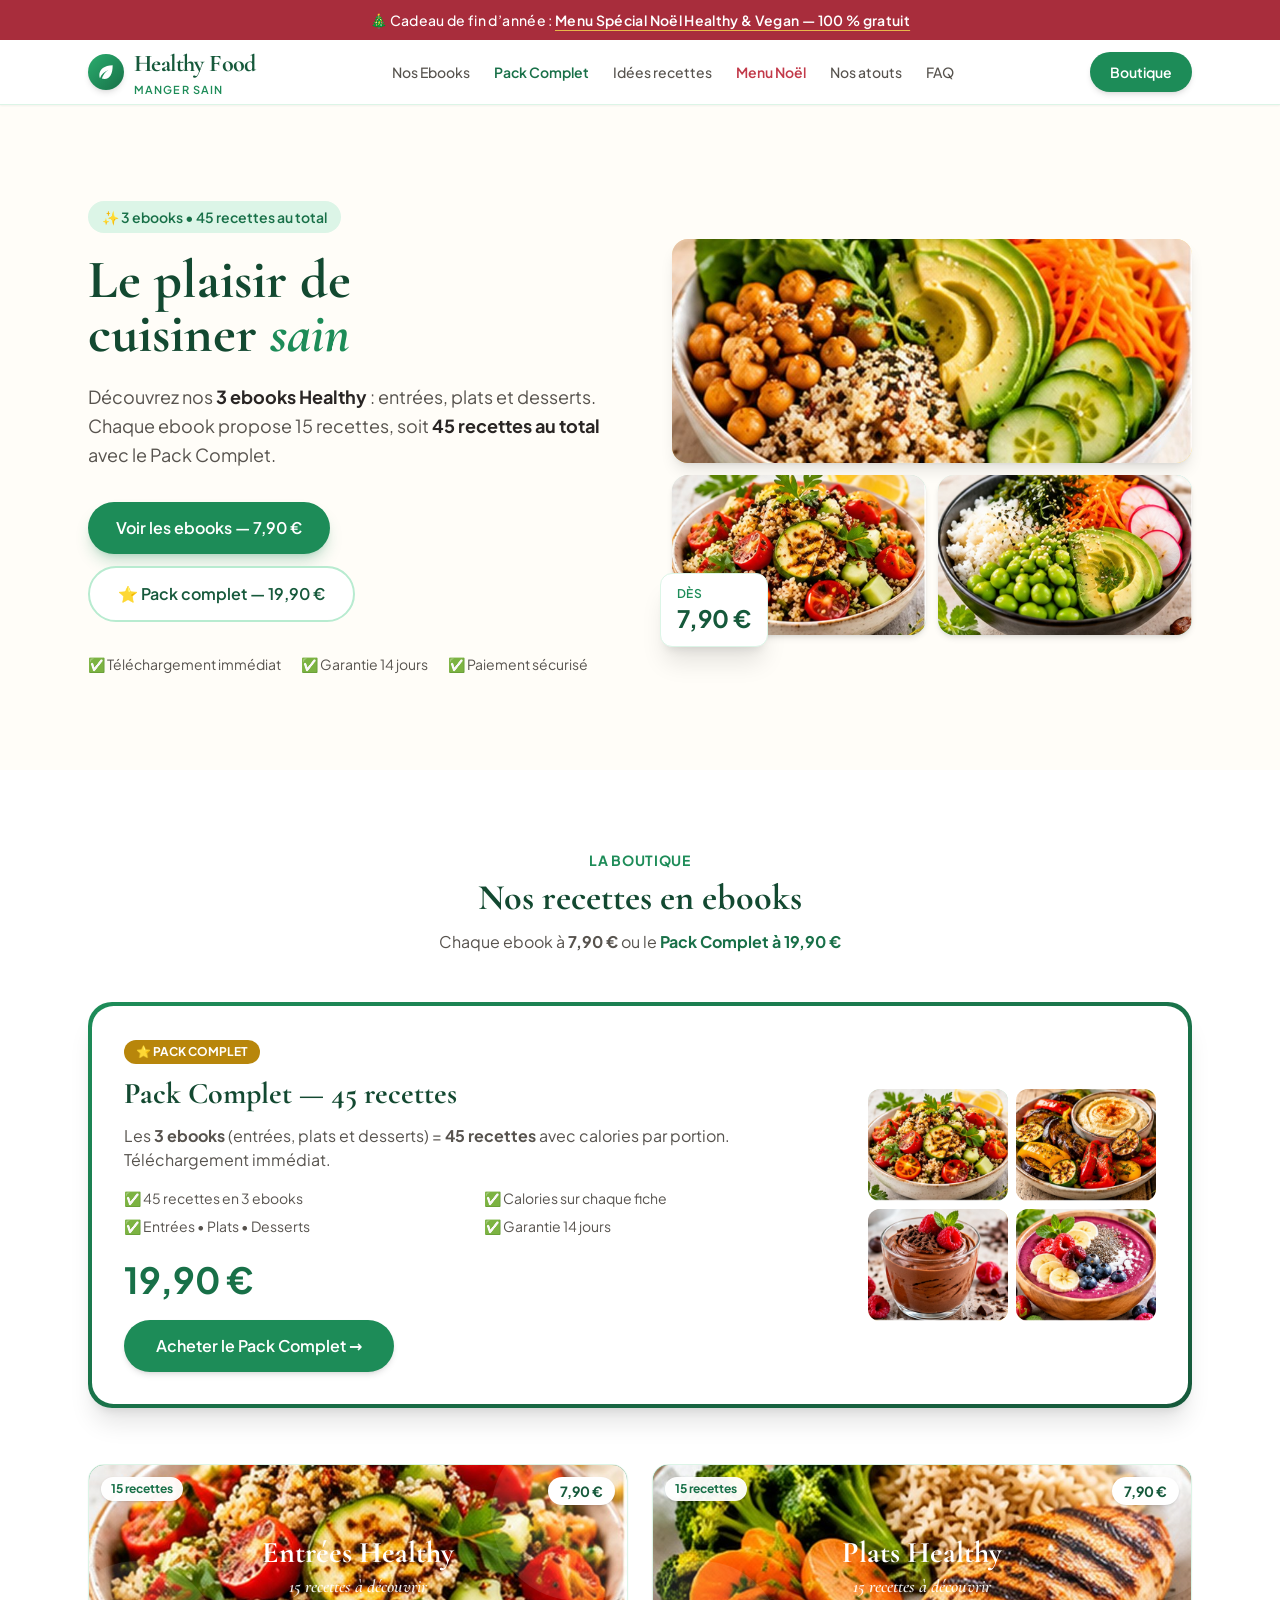
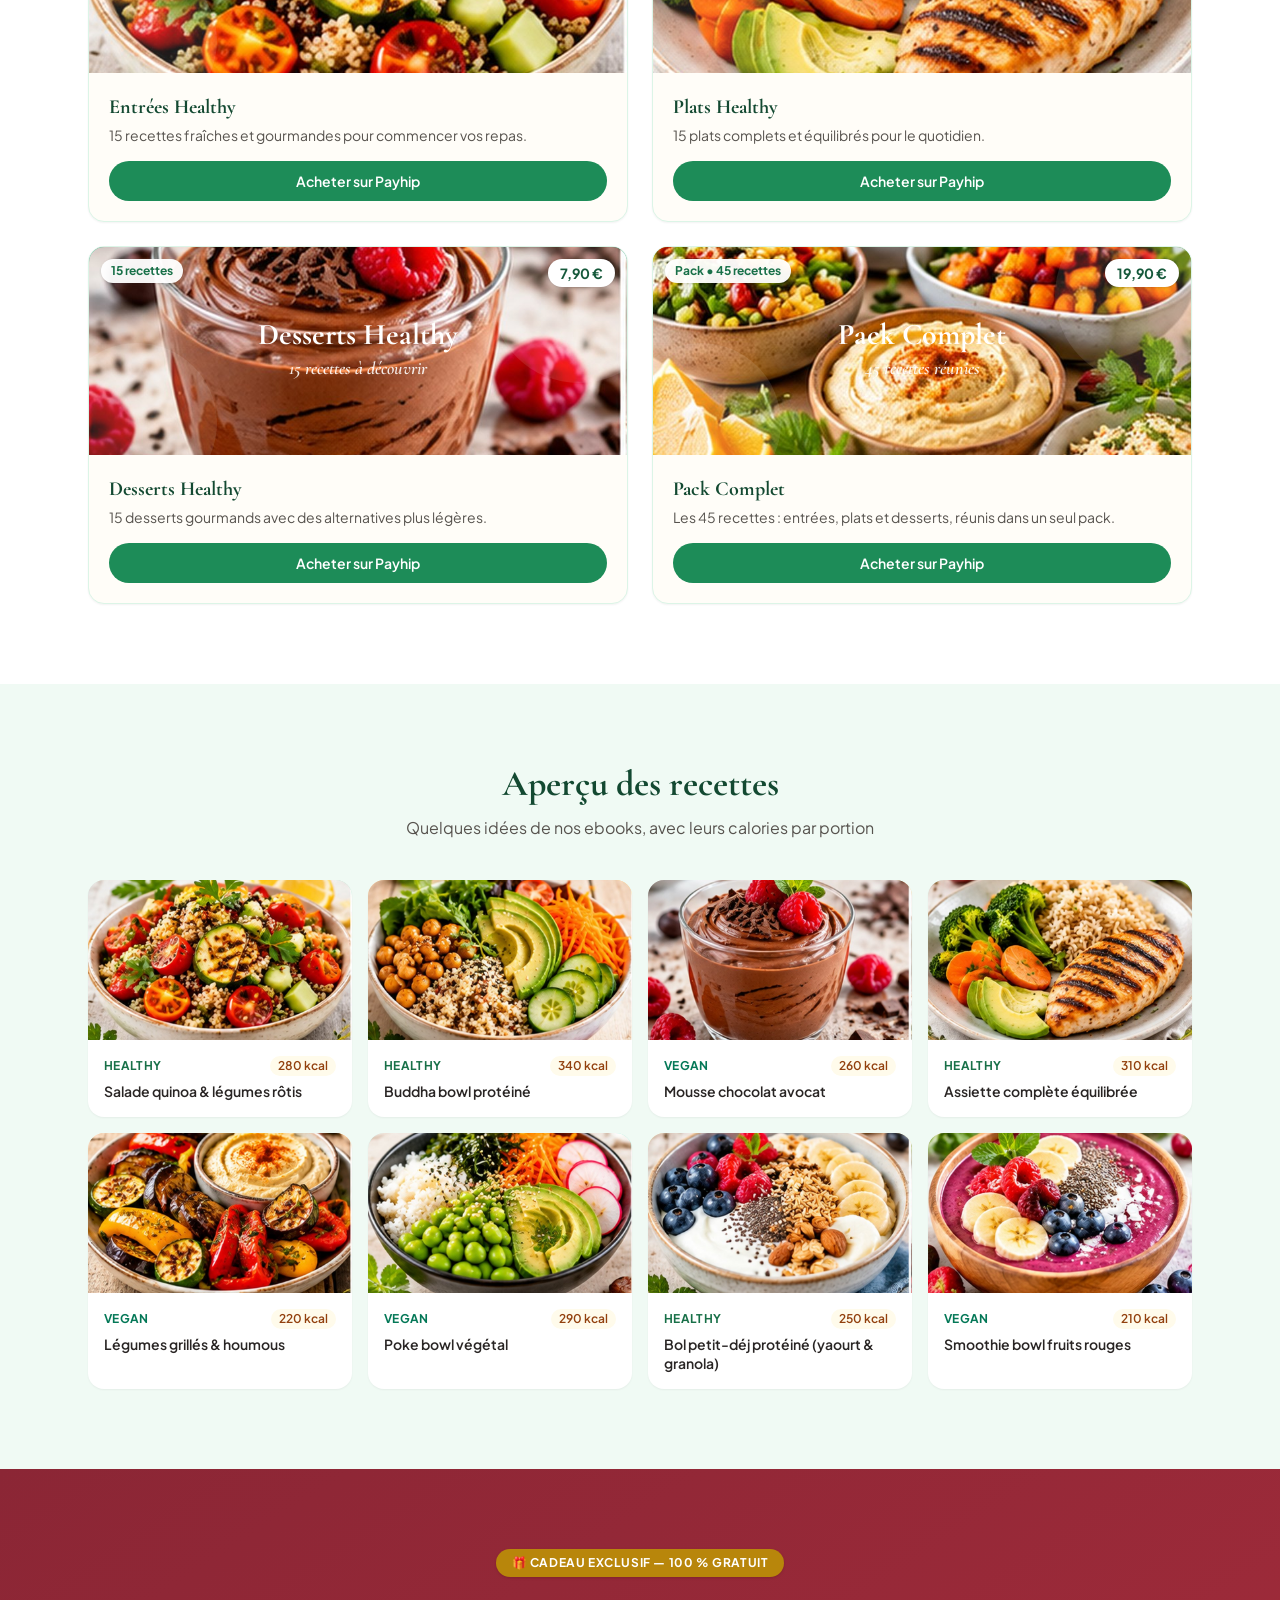
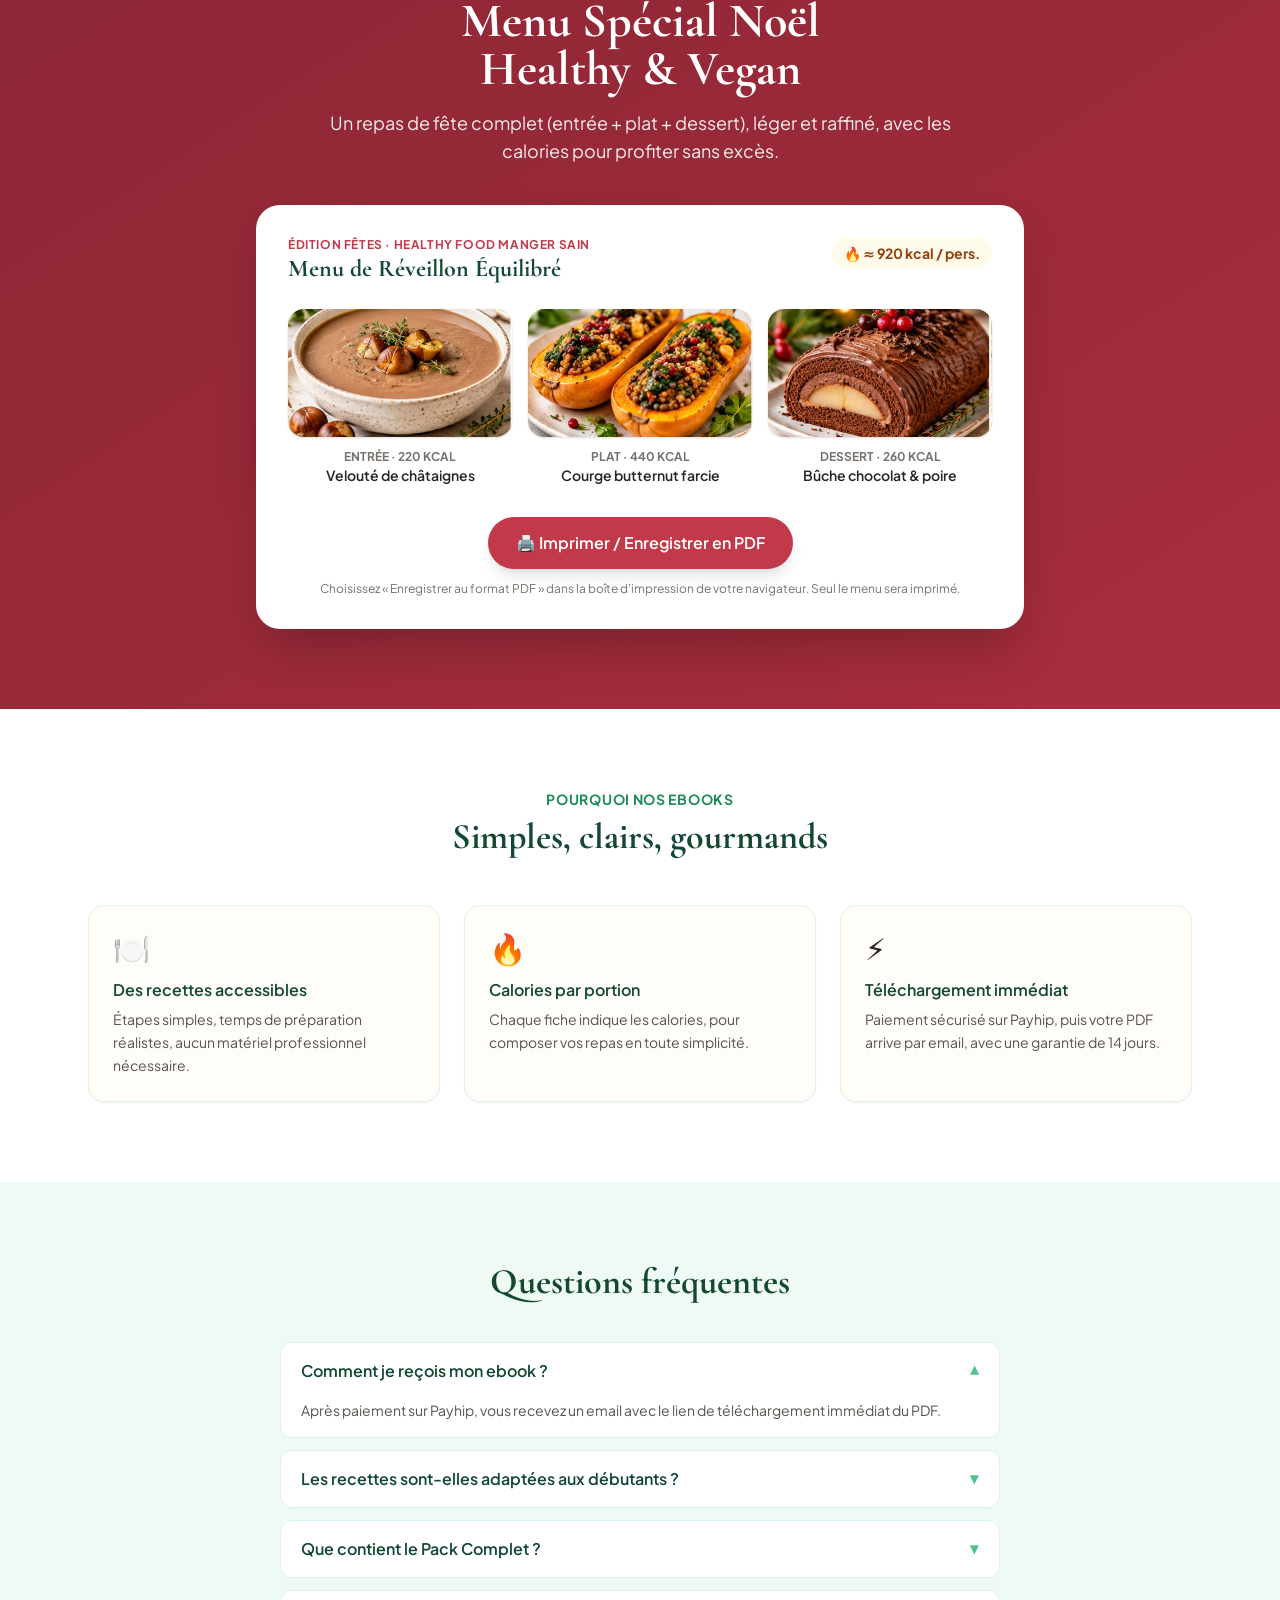
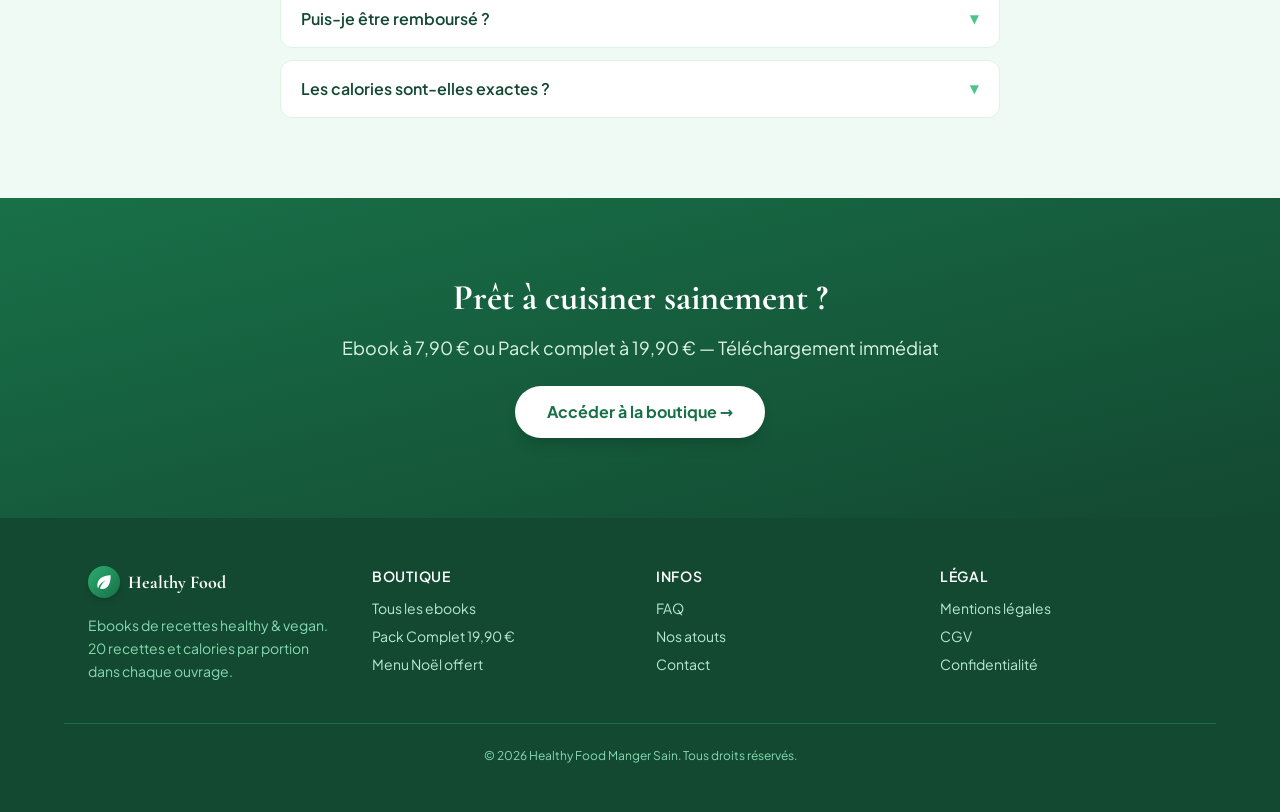
==== index.html @ 16ee1c99 "Add files via upload" ====
<!DOCTYPE html>
<html lang="fr">
<head>
  <meta charset="UTF-8">
  <meta name="viewport" content="width=device-width, initial-scale=1.0">
  <title>Healthy Food Manger Sain — Ebooks de recettes Healthy &amp; Vegan</title>
  <meta name="description" content="Découvrez 3 ebooks de recettes : entrées, plats et desserts Healthy, 15 recettes chacun. Pack complet de 45 recettes à 19,90 €.">
  <meta name="robots" content="index, follow">
  <link rel="canonical" href="https://yallouche90-beep.github.io/HEALTHY-FOOD/">
  <link rel="icon" href="data:image/svg+xml,%3Csvg xmlns='http://www.w3.org/2000/svg' viewBox='0 0 24 24'%3E%3Ccircle cx='12' cy='12' r='12' fill='%231d8c58'/%3E%3Cpath transform='translate(4.800 4.800) scale(.6)' fill='%23fff' d='M20 4C10 4 4 9 4 16c0 1.400.3 2.600.8 3.600C6.300 14.700 10 11.500 15 9.500c-3.700 2.300-6.600 5.600-8 10.400.9.400 2 .6 3.200.6C17 20.500 20 14 20 4z'/%3E%3C/svg%3E">

  <meta property="og:title" content="Healthy Food Manger Sain — Ebooks de recettes Healthy &amp; Vegan">
  <meta property="og:description" content="3 ebooks de 15 recettes : entrées, plats et desserts. Pack complet de 45 recettes à 19,90 €.">
  <meta property="og:type" content="website">
  <meta property="og:locale" content="fr_FR">
  <meta property="og:url" content="https://yallouche90-beep.github.io/HEALTHY-FOOD/">
  <meta name="theme-color" content="#1d8c58">

  
  
  <style>
@font-face{font-family:Cormorant Garamond;font-style:normal;font-weight:600;font-display:swap;src:url([data-uri]) format("woff2")}@font-face{font-family:Cormorant Garamond;font-style:normal;font-weight:700;font-display:swap;src:url([data-uri]) format("woff2")}@font-face{font-family:Cormorant Garamond;font-style:italic;font-weight:600;font-display:swap;src:url([data-uri]) format("woff2")}@font-face{font-family:Cormorant Garamond;font-style:italic;font-weight:700;font-display:swap;src:url([data-uri]) format("woff2")}@font-face{font-family:Plus Jakarta Sans;font-style:normal;font-weight:400;font-display:swap;src:url([data-uri]) format("woff2")}@font-face{font-family:Plus Jakarta Sans;font-style:normal;font-weight:500;font-display:swap;src:url([data-uri]) format("woff2")}@font-face{font-family:Plus Jakarta Sans;font-style:normal;font-weight:600;font-display:swap;src:url([data-uri]) format("woff2")}@font-face{font-family:Plus Jakarta Sans;font-style:normal;font-weight:700;font-display:swap;src:url([data-uri]) format("woff2")}*,:after,:before{--tw-border-spacing-x:0;--tw-border-spacing-y:0;--tw-translate-x:0;--tw-translate-y:0;--tw-rotate:0;--tw-skew-x:0;--tw-skew-y:0;--tw-scale-x:1;--tw-scale-y:1;--tw-pan-x: ;--tw-pan-y: ;--tw-pinch-zoom: ;--tw-scroll-snap-strictness:proximity;--tw-gradient-from-position: ;--tw-gradient-via-position: ;--tw-gradient-to-position: ;--tw-ordinal: ;--tw-slashed-zero: ;--tw-numeric-figure: ;--tw-numeric-spacing: ;--tw-numeric-fraction: ;--tw-ring-inset: ;--tw-ring-offset-width:0px;--tw-ring-offset-color:#fff;--tw-ring-color:rgba(59,130,246,.5);--tw-ring-offset-shadow:0 0 #0000;--tw-ring-shadow:0 0 #0000;--tw-shadow:0 0 #0000;--tw-shadow-colored:0 0 #0000;--tw-blur: ;--tw-brightness: ;--tw-contrast: ;--tw-grayscale: ;--tw-hue-rotate: ;--tw-invert: ;--tw-saturate: ;--tw-sepia: ;--tw-drop-shadow: ;--tw-backdrop-blur: ;--tw-backdrop-brightness: ;--tw-backdrop-contrast: ;--tw-backdrop-grayscale: ;--tw-backdrop-hue-rotate: ;--tw-backdrop-invert: ;--tw-backdrop-opacity: ;--tw-backdrop-saturate: ;--tw-backdrop-sepia: ;--tw-contain-size: ;--tw-contain-layout: ;--tw-contain-paint: ;--tw-contain-style: }::backdrop{--tw-border-spacing-x:0;--tw-border-spacing-y:0;--tw-translate-x:0;--tw-translate-y:0;--tw-rotate:0;--tw-skew-x:0;--tw-skew-y:0;--tw-scale-x:1;--tw-scale-y:1;--tw-pan-x: ;--tw-pan-y: ;--tw-pinch-zoom: ;--tw-scroll-snap-strictness:proximity;--tw-gradient-from-position: ;--tw-gradient-via-position: ;--tw-gradient-to-position: ;--tw-ordinal: ;--tw-slashed-zero: ;--tw-numeric-figure: ;--tw-numeric-spacing: ;--tw-numeric-fraction: ;--tw-ring-inset: ;--tw-ring-offset-width:0px;--tw-ring-offset-color:#fff;--tw-ring-color:rgba(59,130,246,.5);--tw-ring-offset-shadow:0 0 #0000;--tw-ring-shadow:0 0 #0000;--tw-shadow:0 0 #0000;--tw-shadow-colored:0 0 #0000;--tw-blur: ;--tw-brightness: ;--tw-contrast: ;--tw-grayscale: ;--tw-hue-rotate: ;--tw-invert: ;--tw-saturate: ;--tw-sepia: ;--tw-drop-shadow: ;--tw-backdrop-blur: ;--tw-backdrop-brightness: ;--tw-backdrop-contrast: ;--tw-backdrop-grayscale: ;--tw-backdrop-hue-rotate: ;--tw-backdrop-invert: ;--tw-backdrop-opacity: ;--tw-backdrop-saturate: ;--tw-backdrop-sepia: ;--tw-contain-size: ;--tw-contain-layout: ;--tw-contain-paint: ;--tw-contain-style: }

/*! tailwindcss v3.4.17 | MIT License | https://tailwindcss.com*/*,:after,:before{box-sizing:border-box;border:0 solid #e5e7eb}:after,:before{--tw-content:""}:host,html{line-height:1.5;-webkit-text-size-adjust:100%;-moz-tab-size:4;-o-tab-size:4;tab-size:4;font-family:Plus Jakarta Sans,system-ui,sans-serif;font-feature-settings:normal;font-variation-settings:normal;-webkit-tap-highlight-color:transparent}body{margin:0;line-height:inherit}hr{height:0;color:inherit;border-top-width:1px}abbr:where([title]){-webkit-text-decoration:underline dotted;text-decoration:underline dotted}h1,h2,h3,h4,h5,h6{font-size:inherit;font-weight:inherit}a{color:inherit;text-decoration:inherit}b,strong{font-weight:bolder}code,kbd,pre,samp{font-family:ui-monospace,SFMono-Regular,Menlo,Monaco,Consolas,Liberation Mono,Courier New,monospace;font-feature-settings:normal;font-variation-settings:normal;font-size:1em}small{font-size:80%}sub,sup{font-size:75%;line-height:0;position:relative;vertical-align:baseline}sub{bottom:-.25em}sup{top:-.5em}table{text-indent:0;border-color:inherit;border-collapse:collapse}button,input,optgroup,select,textarea{font-family:inherit;font-feature-settings:inherit;font-variation-settings:inherit;font-size:100%;font-weight:inherit;line-height:inherit;letter-spacing:inherit;color:inherit;margin:0;padding:0}button,select{text-transform:none}button,input:where([type=button]),input:where([type=reset]),input:where([type=submit]){-webkit-appearance:button;background-color:transparent;background-image:none}:-moz-focusring{outline:auto}:-moz-ui-invalid{box-shadow:none}progress{vertical-align:baseline}::-webkit-inner-spin-button,::-webkit-outer-spin-button{height:auto}[type=search]{-webkit-appearance:textfield;outline-offset:-2px}::-webkit-search-decoration{-webkit-appearance:none}::-webkit-file-upload-button{-webkit-appearance:button;font:inherit}summary{display:list-item}blockquote,dd,dl,figure,h1,h2,h3,h4,h5,h6,hr,p,pre{margin:0}fieldset{margin:0}fieldset,legend{padding:0}menu,ol,ul{list-style:none;margin:0;padding:0}dialog{padding:0}textarea{resize:vertical}input::-moz-placeholder,textarea::-moz-placeholder{opacity:1;color:#9ca3af}input::placeholder,textarea::placeholder{opacity:1;color:#9ca3af}[role=button],button{cursor:pointer}:disabled{cursor:default}audio,canvas,embed,iframe,img,object,svg,video{display:block;vertical-align:middle}img,video{max-width:100%;height:auto}[hidden]:where(:not([hidden=until-found])){display:none}html{scroll-behavior:smooth}:focus-visible{outline:3px solid #2aad6e;outline-offset:2px;border-radius:6px}details summary{cursor:pointer;list-style:none}details summary::-webkit-details-marker{display:none}.photo-fixe{transition:transform .4s cubic-bezier(.25,.46,.45,.94)}.group:hover .photo-fixe,.photo-fixe:hover{transform:scale(1.05)}.mobile-menu{max-height:0;overflow:hidden;transition:max-height .35s ease}.mobile-menu.open{max-height:460px}.mobile-menu.\!open{max-height:460px!important}.sr-only{position:absolute;width:1px;height:1px;padding:0;margin:-1px;overflow:hidden;clip:rect(0,0,0,0);white-space:nowrap;border-width:0}.absolute{position:absolute}.relative{position:relative}.sticky{position:sticky}.inset-0{inset:0}.-bottom-12{bottom:-3rem}.-bottom-3{bottom:-.75rem}.-left-3{left:-.75rem}.-left-8{left:-2rem}.-right-10{right:-2.5rem}.-top-10{top:-2.5rem}.left-3{left:.75rem}.right-3{right:.75rem}.top-0{top:0}.top-3{top:.75rem}.z-50{z-index:50}.col-span-2{grid-column:span 2/span 2}.mx-auto{margin-left:auto;margin-right:auto}.mb-1{margin-bottom:.25rem}.mb-1\.5{margin-bottom:.375rem}.mb-10{margin-bottom:2.5rem}.mb-12{margin-bottom:3rem}.mb-14{margin-bottom:3.5rem}.mb-2{margin-bottom:.5rem}.mb-3{margin-bottom:.75rem}.mb-4{margin-bottom:1rem}.mb-5{margin-bottom:1.25rem}.mb-6{margin-bottom:1.5rem}.mb-8{margin-bottom:2rem}.mt-1{margin-top:.25rem}.mt-10{margin-top:2.5rem}.mt-2{margin-top:.5rem}.mt-3{margin-top:.75rem}.mt-8{margin-top:2rem}.block{display:block}.inline-block{display:inline-block}.flex{display:flex}.inline-flex{display:inline-flex}.grid{display:grid}.hidden{display:none}.h-16{height:4rem}.h-28{height:7rem}.h-32{height:8rem}.h-36{height:9rem}.h-40{height:10rem}.h-44{height:11rem}.h-48{height:12rem}.h-5{height:1.25rem}.h-52{height:13rem}.h-6{height:1.5rem}.h-8{height:2rem}.h-9{height:2.25rem}.h-full{height:100%}.w-40{width:10rem}.w-44{width:11rem}.w-5{width:1.25rem}.w-6{width:1.5rem}.w-8{width:2rem}.w-9{width:2.25rem}.w-full{width:100%}.max-w-2xl{max-width:42rem}.max-w-3xl{max-width:48rem}.max-w-5xl{max-width:64rem}.max-w-6xl{max-width:72rem}.max-w-lg{max-width:32rem}.max-w-none{max-width:none}.max-w-xl{max-width:36rem}.flex-1{flex:1 1 0%}.shrink-0{flex-shrink:0}.transform{transform:translate(var(--tw-translate-x),var(--tw-translate-y)) rotate(var(--tw-rotate)) skewX(var(--tw-skew-x)) skewY(var(--tw-skew-y)) scaleX(var(--tw-scale-x)) scaleY(var(--tw-scale-y))}.scroll-mt-16{scroll-margin-top:4rem}.scroll-mt-24{scroll-margin-top:6rem}.list-disc{list-style-type:disc}.grid-cols-2{grid-template-columns:repeat(2,minmax(0,1fr))}.flex-col{flex-direction:column}.flex-wrap{flex-wrap:wrap}.items-center{align-items:center}.items-baseline{align-items:baseline}.justify-center{justify-content:center}.justify-between{justify-content:space-between}.gap-1{gap:.25rem}.gap-1\.5{gap:.375rem}.gap-10{gap:2.5rem}.gap-2{gap:.5rem}.gap-2\.5{gap:.625rem}.gap-3{gap:.75rem}.gap-4{gap:1rem}.gap-6{gap:1.5rem}.gap-8{gap:2rem}.gap-x-5{-moz-column-gap:1.25rem;column-gap:1.25rem}.gap-y-2{row-gap:.5rem}.space-y-1>:not([hidden])~:not([hidden]){--tw-space-y-reverse:0;margin-top:calc(.25rem*(1 - var(--tw-space-y-reverse)));margin-bottom:calc(.25rem*var(--tw-space-y-reverse))}.space-y-2>:not([hidden])~:not([hidden]){--tw-space-y-reverse:0;margin-top:calc(.5rem*(1 - var(--tw-space-y-reverse)));margin-bottom:calc(.5rem*var(--tw-space-y-reverse))}.space-y-3>:not([hidden])~:not([hidden]){--tw-space-y-reverse:0;margin-top:calc(.75rem*(1 - var(--tw-space-y-reverse)));margin-bottom:calc(.75rem*var(--tw-space-y-reverse))}.space-y-8>:not([hidden])~:not([hidden]){--tw-space-y-reverse:0;margin-top:calc(2rem*(1 - var(--tw-space-y-reverse)));margin-bottom:calc(2rem*var(--tw-space-y-reverse))}.self-start{align-self:flex-start}.overflow-hidden{overflow:hidden}.rounded-2xl{border-radius:1rem}.rounded-3xl{border-radius:1.5rem}.rounded-\[1\.35rem\]{border-radius:1.35rem}.rounded-full{border-radius:9999px}.rounded-lg{border-radius:.5rem}.rounded-xl{border-radius:.75rem}.border{border-width:1px}.border-2{border-width:2px}.border-b{border-bottom-width:1px}.border-t{border-top-width:1px}.border-sage-100{--tw-border-opacity:1;border-color:rgb(220 245 231/var(--tw-border-opacity,1))}.border-sage-200{--tw-border-opacity:1;border-color:rgb(184 235 208/var(--tw-border-opacity,1))}.border-sage-700{--tw-border-opacity:1;border-color:rgb(24 112 72/var(--tw-border-opacity,1))}.border-stone-200{--tw-border-opacity:1;border-color:rgb(231 229 228/var(--tw-border-opacity,1))}.bg-amber-50{--tw-bg-opacity:1;background-color:rgb(255 251 235/var(--tw-bg-opacity,1))}.bg-cream{--tw-bg-opacity:1;background-color:rgb(255 253 248/var(--tw-bg-opacity,1))}.bg-festive-600{--tw-bg-opacity:1;background-color:rgb(194 58 74/var(--tw-bg-opacity,1))}.bg-festive-700{--tw-bg-opacity:1;background-color:rgb(168 45 60/var(--tw-bg-opacity,1))}.bg-gold-600{--tw-bg-opacity:1;background-color:rgb(184 134 11/var(--tw-bg-opacity,1))}.bg-sage-100{--tw-bg-opacity:1;background-color:rgb(220 245 231/var(--tw-bg-opacity,1))}.bg-sage-50{--tw-bg-opacity:1;background-color:rgb(240 250 244/var(--tw-bg-opacity,1))}.bg-sage-600{--tw-bg-opacity:1;background-color:rgb(29 140 88/var(--tw-bg-opacity,1))}.bg-sage-700{--tw-bg-opacity:1;background-color:rgb(24 112 72/var(--tw-bg-opacity,1))}.bg-sage-900{--tw-bg-opacity:1;background-color:rgb(19 73 49/var(--tw-bg-opacity,1))}.bg-white{--tw-bg-opacity:1;background-color:rgb(255 255 255/var(--tw-bg-opacity,1))}.bg-white\/10{background-color:hsla(0,0%,100%,.1)}.bg-white\/95{background-color:hsla(0,0%,100%,.95)}.bg-gradient-to-br{background-image:linear-gradient(to bottom right,var(--tw-gradient-stops))}.from-amber-100{--tw-gradient-from:#fef3c7 var(--tw-gradient-from-position);--tw-gradient-to:hsla(48,96%,89%,0) var(--tw-gradient-to-position);--tw-gradient-stops:var(--tw-gradient-from),var(--tw-gradient-to)}.from-emerald-500{--tw-gradient-from:#10b981 var(--tw-gradient-from-position);--tw-gradient-to:rgba(16,185,129,0) var(--tw-gradient-to-position);--tw-gradient-stops:var(--tw-gradient-from),var(--tw-gradient-to)}.from-festive-800{--tw-gradient-from:#8b2635 var(--tw-gradient-from-position);--tw-gradient-to:rgba(139,38,53,0) var(--tw-gradient-to-position);--tw-gradient-stops:var(--tw-gradient-from),var(--tw-gradient-to)}.from-lime-600{--tw-gradient-from:#65a30d var(--tw-gradient-from-position);--tw-gradient-to:rgba(101,163,13,0) var(--tw-gradient-to-position);--tw-gradient-stops:var(--tw-gradient-from),var(--tw-gradient-to)}.from-orange-100{--tw-gradient-from:#ffedd5 var(--tw-gradient-from-position);--tw-gradient-to:rgba(255,237,213,0) var(--tw-gradient-to-position);--tw-gradient-stops:var(--tw-gradient-from),var(--tw-gradient-to)}.from-rose-100{--tw-gradient-from:#ffe4e6 var(--tw-gradient-from-position);--tw-gradient-to:rgba(255,228,230,0) var(--tw-gradient-to-position);--tw-gradient-stops:var(--tw-gradient-from),var(--tw-gradient-to)}.from-sage-100{--tw-gradient-from:#dcf5e7 var(--tw-gradient-from-position);--tw-gradient-to:rgba(220,245,231,0) var(--tw-gradient-to-position);--tw-gradient-stops:var(--tw-gradient-from),var(--tw-gradient-to)}.from-sage-500{--tw-gradient-from:#2aad6e var(--tw-gradient-from-position);--tw-gradient-to:rgba(42,173,110,0) var(--tw-gradient-to-position);--tw-gradient-stops:var(--tw-gradient-from),var(--tw-gradient-to)}.from-sage-600{--tw-gradient-from:#1d8c58 var(--tw-gradient-from-position);--tw-gradient-to:rgba(29,140,88,0) var(--tw-gradient-to-position);--tw-gradient-stops:var(--tw-gradient-from),var(--tw-gradient-to)}.from-sage-700{--tw-gradient-from:#187048 var(--tw-gradient-from-position);--tw-gradient-to:rgba(24,112,72,0) var(--tw-gradient-to-position);--tw-gradient-stops:var(--tw-gradient-from),var(--tw-gradient-to)}.from-stone-200{--tw-gradient-from:#e7e5e4 var(--tw-gradient-from-position);--tw-gradient-to:hsla(20,6%,90%,0) var(--tw-gradient-to-position);--tw-gradient-stops:var(--tw-gradient-from),var(--tw-gradient-to)}.from-teal-100{--tw-gradient-from:#ccfbf1 var(--tw-gradient-from-position);--tw-gradient-to:rgba(204,251,241,0) var(--tw-gradient-to-position);--tw-gradient-stops:var(--tw-gradient-from),var(--tw-gradient-to)}.from-teal-500{--tw-gradient-from:#14b8a6 var(--tw-gradient-from-position);--tw-gradient-to:rgba(20,184,166,0) var(--tw-gradient-to-position);--tw-gradient-stops:var(--tw-gradient-from),var(--tw-gradient-to)}.from-yellow-100{--tw-gradient-from:#fef9c3 var(--tw-gradient-from-position);--tw-gradient-to:hsla(55,97%,88%,0) var(--tw-gradient-to-position);--tw-gradient-stops:var(--tw-gradient-from),var(--tw-gradient-to)}.to-amber-200{--tw-gradient-to:#fde68a var(--tw-gradient-to-position)}.to-amber-300{--tw-gradient-to:#fcd34d var(--tw-gradient-to-position)}.to-emerald-300{--tw-gradient-to:#6ee7b7 var(--tw-gradient-to-position)}.to-emerald-800{--tw-gradient-to:#065f46 var(--tw-gradient-to-position)}.to-festive-700{--tw-gradient-to:#a82d3c var(--tw-gradient-to-position)}.to-green-800{--tw-gradient-to:#166534 var(--tw-gradient-to-position)}.to-orange-300{--tw-gradient-to:#fdba74 var(--tw-gradient-to-position)}.to-rose-300{--tw-gradient-to:#fda4af var(--tw-gradient-to-position)}.to-sage-300{--tw-gradient-to:#86d9b0 var(--tw-gradient-to-position)}.to-sage-700{--tw-gradient-to:#187048 var(--tw-gradient-to-position)}.to-sage-800{--tw-gradient-to:#16593b var(--tw-gradient-to-position)}.to-sage-900{--tw-gradient-to:#134931 var(--tw-gradient-to-position)}.to-teal-300{--tw-gradient-to:#5eead4 var(--tw-gradient-to-position)}.to-teal-800{--tw-gradient-to:#115e59 var(--tw-gradient-to-position)}.object-cover{-o-object-fit:cover;object-fit:cover}.p-1{padding:.25rem}.p-2{padding:.5rem}.p-4{padding:1rem}.p-5{padding:1.25rem}.p-6{padding:1.5rem}.px-2{padding-left:.5rem;padding-right:.5rem}.px-2\.5{padding-left:.625rem;padding-right:.625rem}.px-3{padding-left:.75rem;padding-right:.75rem}.px-3\.5{padding-left:.875rem;padding-right:.875rem}.px-4{padding-left:1rem;padding-right:1rem}.px-5{padding-left:1.25rem;padding-right:1.25rem}.px-6{padding-left:1.5rem;padding-right:1.5rem}.px-7{padding-left:1.75rem;padding-right:1.75rem}.px-8{padding-left:2rem;padding-right:2rem}.py-0\.5{padding-top:.125rem;padding-bottom:.125rem}.py-1{padding-top:.25rem;padding-bottom:.25rem}.py-1\.5{padding-top:.375rem;padding-bottom:.375rem}.py-12{padding-top:3rem;padding-bottom:3rem}.py-14{padding-top:3.5rem;padding-bottom:3.5rem}.py-16{padding-top:4rem;padding-bottom:4rem}.py-2{padding-top:.5rem;padding-bottom:.5rem}.py-2\.5{padding-top:.625rem;padding-bottom:.625rem}.py-3{padding-top:.75rem;padding-bottom:.75rem}.py-3\.5{padding-top:.875rem;padding-bottom:.875rem}.py-4{padding-top:1rem;padding-bottom:1rem}.py-6{padding-top:1.5rem;padding-bottom:1.5rem}.pb-4{padding-bottom:1rem}.pl-5{padding-left:1.25rem}.pt-6{padding-top:1.5rem}.text-left{text-align:left}.text-center{text-align:center}.font-sans{font-family:Plus Jakarta Sans,system-ui,sans-serif}.font-serif{font-family:Cormorant Garamond,Georgia,serif}.text-2xl{font-size:1.5rem;line-height:2rem}.text-3xl{font-size:1.875rem;line-height:2.25rem}.text-4xl{font-size:2.25rem;line-height:2.5rem}.text-5xl{font-size:3rem;line-height:1}.text-\[10px\]{font-size:10px}.text-lg{font-size:1.125rem;line-height:1.75rem}.text-sm{font-size:.875rem;line-height:1.25rem}.text-xl{font-size:1.25rem;line-height:1.75rem}.text-xs{font-size:.75rem;line-height:1rem}.font-bold{font-weight:700}.font-medium{font-weight:500}.font-semibold{font-weight:600}.uppercase{text-transform:uppercase}.italic{font-style:italic}.leading-\[1\.15\]{line-height:1.15}.leading-none{line-height:1}.leading-relaxed{line-height:1.625}.leading-snug{line-height:1.375}.tracking-tight{letter-spacing:-.025em}.tracking-wide{letter-spacing:.025em}.tracking-wider{letter-spacing:.05em}.tracking-widest{letter-spacing:.1em}.text-amber-800{--tw-text-opacity:1;color:rgb(146 64 14/var(--tw-text-opacity,1))}.text-emerald-600{--tw-text-opacity:1;color:rgb(5 150 105/var(--tw-text-opacity,1))}.text-emerald-700{--tw-text-opacity:1;color:rgb(4 120 87/var(--tw-text-opacity,1))}.text-festive-600{--tw-text-opacity:1;color:rgb(194 58 74/var(--tw-text-opacity,1))}.text-sage-100{--tw-text-opacity:1;color:rgb(220 245 231/var(--tw-text-opacity,1))}.text-sage-200{--tw-text-opacity:1;color:rgb(184 235 208/var(--tw-text-opacity,1))}.text-sage-300{--tw-text-opacity:1;color:rgb(134 217 176/var(--tw-text-opacity,1))}.text-sage-400{--tw-text-opacity:1;color:rgb(79 196 138/var(--tw-text-opacity,1))}.text-sage-600{--tw-text-opacity:1;color:rgb(29 140 88/var(--tw-text-opacity,1))}.text-sage-700{--tw-text-opacity:1;color:rgb(24 112 72/var(--tw-text-opacity,1))}.text-sage-800{--tw-text-opacity:1;color:rgb(22 89 59/var(--tw-text-opacity,1))}.text-sage-900{--tw-text-opacity:1;color:rgb(19 73 49/var(--tw-text-opacity,1))}.text-stone-400{--tw-text-opacity:1;color:rgb(168 162 158/var(--tw-text-opacity,1))}.text-stone-500{--tw-text-opacity:1;color:rgb(120 113 108/var(--tw-text-opacity,1))}.text-stone-600{--tw-text-opacity:1;color:rgb(87 83 78/var(--tw-text-opacity,1))}.text-stone-700{--tw-text-opacity:1;color:rgb(68 64 60/var(--tw-text-opacity,1))}.text-stone-800{--tw-text-opacity:1;color:rgb(41 37 36/var(--tw-text-opacity,1))}.text-white{--tw-text-opacity:1;color:rgb(255 255 255/var(--tw-text-opacity,1))}.text-white\/90{color:hsla(0,0%,100%,.9)}.underline{text-decoration-line:underline}.line-through{text-decoration-line:line-through}.decoration-gold-400{text-decoration-color:#e8b84a}.underline-offset-4{text-underline-offset:4px}.antialiased{-webkit-font-smoothing:antialiased;-moz-osx-font-smoothing:grayscale}.shadow{--tw-shadow:0 1px 3px 0 rgba(0,0,0,.1),0 1px 2px -1px rgba(0,0,0,.1);--tw-shadow-colored:0 1px 3px 0 var(--tw-shadow-color),0 1px 2px -1px var(--tw-shadow-color)}.shadow,.shadow-2xl{box-shadow:var(--tw-ring-offset-shadow,0 0 #0000),var(--tw-ring-shadow,0 0 #0000),var(--tw-shadow)}.shadow-2xl{--tw-shadow:0 25px 50px -12px rgba(0,0,0,.25);--tw-shadow-colored:0 25px 50px -12px var(--tw-shadow-color)}.shadow-lg{--tw-shadow:0 10px 15px -3px rgba(0,0,0,.1),0 4px 6px -4px rgba(0,0,0,.1);--tw-shadow-colored:0 10px 15px -3px var(--tw-shadow-color),0 4px 6px -4px var(--tw-shadow-color)}.shadow-lg,.shadow-md{box-shadow:var(--tw-ring-offset-shadow,0 0 #0000),var(--tw-ring-shadow,0 0 #0000),var(--tw-shadow)}.shadow-md{--tw-shadow:0 4px 6px -1px rgba(0,0,0,.1),0 2px 4px -2px rgba(0,0,0,.1);--tw-shadow-colored:0 4px 6px -1px var(--tw-shadow-color),0 2px 4px -2px var(--tw-shadow-color)}.shadow-sm{--tw-shadow:0 1px 2px 0 rgba(0,0,0,.05);--tw-shadow-colored:0 1px 2px 0 var(--tw-shadow-color)}.shadow-sm,.shadow-xl{box-shadow:var(--tw-ring-offset-shadow,0 0 #0000),var(--tw-ring-shadow,0 0 #0000),var(--tw-shadow)}.shadow-xl{--tw-shadow:0 20px 25px -5px rgba(0,0,0,.1),0 8px 10px -6px rgba(0,0,0,.1);--tw-shadow-colored:0 20px 25px -5px var(--tw-shadow-color),0 8px 10px -6px var(--tw-shadow-color)}.shadow-sage-600\/25{--tw-shadow-color:rgba(29,140,88,.25);--tw-shadow:var(--tw-shadow-colored)}.backdrop-blur-md{--tw-backdrop-blur:blur(12px);-webkit-backdrop-filter:var(--tw-backdrop-blur) var(--tw-backdrop-brightness) var(--tw-backdrop-contrast) var(--tw-backdrop-grayscale) var(--tw-backdrop-hue-rotate) var(--tw-backdrop-invert) var(--tw-backdrop-opacity) var(--tw-backdrop-saturate) var(--tw-backdrop-sepia);backdrop-filter:var(--tw-backdrop-blur) var(--tw-backdrop-brightness) var(--tw-backdrop-contrast) var(--tw-backdrop-grayscale) var(--tw-backdrop-hue-rotate) var(--tw-backdrop-invert) var(--tw-backdrop-opacity) var(--tw-backdrop-saturate) var(--tw-backdrop-sepia)}.transition{transition-property:color,background-color,border-color,text-decoration-color,fill,stroke,opacity,box-shadow,transform,filter,-webkit-backdrop-filter;transition-property:color,background-color,border-color,text-decoration-color,fill,stroke,opacity,box-shadow,transform,filter,backdrop-filter;transition-property:color,background-color,border-color,text-decoration-color,fill,stroke,opacity,box-shadow,transform,filter,backdrop-filter,-webkit-backdrop-filter;transition-timing-function:cubic-bezier(.4,0,.2,1);transition-duration:.15s}::-webkit-scrollbar{width:8px}::-webkit-scrollbar-track{background:#fffdf8}::-webkit-scrollbar-thumb{background:#4fc48a;border-radius:4px}@media (prefers-reduced-motion:reduce){html{scroll-behavior:auto}.mobile-menu,.photo-fixe{transition:none}.group:hover .photo-fixe,.photo-fixe:hover{transform:none}}@media print{body *{visibility:hidden!important}#carte-noel,#carte-noel *{visibility:visible!important}#carte-noel{position:absolute;left:0;top:0;width:100%;box-shadow:none!important}.no-print{display:none!important}}.selection\:bg-sage-200 ::-moz-selection{--tw-bg-opacity:1;background-color:rgb(184 235 208/var(--tw-bg-opacity,1))}.selection\:bg-sage-200 ::selection{--tw-bg-opacity:1;background-color:rgb(184 235 208/var(--tw-bg-opacity,1))}.selection\:text-sage-900 ::-moz-selection{--tw-text-opacity:1;color:rgb(19 73 49/var(--tw-text-opacity,1))}.selection\:text-sage-900 ::selection{--tw-text-opacity:1;color:rgb(19 73 49/var(--tw-text-opacity,1))}.selection\:bg-sage-200::-moz-selection{--tw-bg-opacity:1;background-color:rgb(184 235 208/var(--tw-bg-opacity,1))}.selection\:bg-sage-200::selection{--tw-bg-opacity:1;background-color:rgb(184 235 208/var(--tw-bg-opacity,1))}.selection\:text-sage-900::-moz-selection{--tw-text-opacity:1;color:rgb(19 73 49/var(--tw-text-opacity,1))}.selection\:text-sage-900::selection{--tw-text-opacity:1;color:rgb(19 73 49/var(--tw-text-opacity,1))}.hover\:border-sage-400:hover{--tw-border-opacity:1;border-color:rgb(79 196 138/var(--tw-border-opacity,1))}.hover\:bg-festive-700:hover{--tw-bg-opacity:1;background-color:rgb(168 45 60/var(--tw-bg-opacity,1))}.hover\:bg-sage-50:hover{--tw-bg-opacity:1;background-color:rgb(240 250 244/var(--tw-bg-opacity,1))}.hover\:bg-sage-700:hover{--tw-bg-opacity:1;background-color:rgb(24 112 72/var(--tw-bg-opacity,1))}.hover\:text-amber-200:hover{--tw-text-opacity:1;color:rgb(253 230 138/var(--tw-text-opacity,1))}.hover\:text-festive-700:hover{--tw-text-opacity:1;color:rgb(168 45 60/var(--tw-text-opacity,1))}.hover\:text-sage-600:hover{--tw-text-opacity:1;color:rgb(29 140 88/var(--tw-text-opacity,1))}.hover\:text-white:hover{--tw-text-opacity:1;color:rgb(255 255 255/var(--tw-text-opacity,1))}.hover\:underline:hover{text-decoration-line:underline}.hover\:shadow-lg:hover{--tw-shadow:0 10px 15px -3px rgba(0,0,0,.1),0 4px 6px -4px rgba(0,0,0,.1);--tw-shadow-colored:0 10px 15px -3px var(--tw-shadow-color),0 4px 6px -4px var(--tw-shadow-color)}.hover\:shadow-lg:hover,.hover\:shadow-md:hover{box-shadow:var(--tw-ring-offset-shadow,0 0 #0000),var(--tw-ring-shadow,0 0 #0000),var(--tw-shadow)}.hover\:shadow-md:hover{--tw-shadow:0 4px 6px -1px rgba(0,0,0,.1),0 2px 4px -2px rgba(0,0,0,.1);--tw-shadow-colored:0 4px 6px -1px var(--tw-shadow-color),0 2px 4px -2px var(--tw-shadow-color)}.focus\:not-sr-only:focus{position:static;width:auto;height:auto;padding:0;margin:0;overflow:visible;clip:auto;white-space:normal}.focus\:fixed:focus{position:fixed}.focus\:left-2:focus{left:.5rem}.focus\:top-2:focus{top:.5rem}.focus\:z-\[60\]:focus{z-index:60}.group[open] .group-open\:rotate-180{--tw-rotate:180deg;transform:translate(var(--tw-translate-x),var(--tw-translate-y)) rotate(var(--tw-rotate)) skewX(var(--tw-skew-x)) skewY(var(--tw-skew-y)) scaleX(var(--tw-scale-x)) scaleY(var(--tw-scale-y))}@media (min-width:640px){.sm\:inline-flex{display:inline-flex}.sm\:h-40{height:10rem}.sm\:h-56{height:14rem}.sm\:grid-cols-2{grid-template-columns:repeat(2,minmax(0,1fr))}.sm\:grid-cols-3{grid-template-columns:repeat(3,minmax(0,1fr))}.sm\:flex-row{flex-direction:row}.sm\:items-center{align-items:center}.sm\:justify-between{justify-content:space-between}.sm\:p-8{padding:2rem}.sm\:px-6{padding-left:1.5rem;padding-right:1.5rem}.sm\:py-20{padding-top:5rem;padding-bottom:5rem}.sm\:text-2xl{font-size:1.5rem;line-height:2rem}.sm\:text-3xl{font-size:1.875rem;line-height:2.25rem}.sm\:text-4xl{font-size:2.25rem;line-height:2.5rem}.sm\:text-5xl{font-size:3rem;line-height:1}.sm\:text-\[11px\]{font-size:11px}.sm\:text-sm{font-size:.875rem;line-height:1.25rem}}@media (min-width:768px){.md\:grid-cols-3{grid-template-columns:repeat(3,minmax(0,1fr))}.md\:grid-cols-4{grid-template-columns:repeat(4,minmax(0,1fr))}}@media (min-width:1024px){.lg\:flex{display:flex}.lg\:hidden{display:none}.lg\:w-72{width:18rem}.lg\:grid-cols-2{grid-template-columns:repeat(2,minmax(0,1fr))}.lg\:grid-cols-4{grid-template-columns:repeat(4,minmax(0,1fr))}.lg\:flex-row{flex-direction:row}.lg\:gap-16{gap:4rem}.lg\:py-24{padding-top:6rem;padding-bottom:6rem}.lg\:text-\[3\.4rem\]{font-size:3.4rem}}
</style>
  <script type="application/ld+json">{"@context":"https://schema.org","@type":"ItemList","name":"Ebooks Healthy Food – Manger Sain","itemListElement":[{"@type":"ListItem","position":1,"item":{"@type":"Product","name":"Entrées Healthy – 15 recettes","description":"15 recettes d’entrées Healthy.","brand":{"@type":"Brand","name":"Healthy Food"},"offers":{"@type":"Offer","price":"7.90","priceCurrency":"EUR","availability":"https://schema.org/InStock","url":"https://payhip.com/b/2RVia"}}},{"@type":"ListItem","position":2,"item":{"@type":"Product","name":"Plats Healthy – 15 recettes","description":"15 recettes de plats Healthy.","brand":{"@type":"Brand","name":"Healthy Food"},"offers":{"@type":"Offer","price":"7.90","priceCurrency":"EUR","availability":"https://schema.org/InStock","url":"https://payhip.com/b/HqhO7"}}},{"@type":"ListItem","position":3,"item":{"@type":"Product","name":"Desserts Healthy – 15 recettes","description":"15 recettes de desserts Healthy.","brand":{"@type":"Brand","name":"Healthy Food"},"offers":{"@type":"Offer","price":"7.90","priceCurrency":"EUR","availability":"https://schema.org/InStock","url":"https://payhip.com/b/kLK5z"}}},{"@type":"ListItem","position":4,"item":{"@type":"Product","name":"Pack Complet – 45 recettes","description":"Les trois ebooks : entrées, plats et desserts, soit 45 recettes.","brand":{"@type":"Brand","name":"Healthy Food"},"offers":{"@type":"Offer","price":"24.90","priceCurrency":"EUR","availability":"https://schema.org/InStock","url":"https://payhip.com/b/61luL"}}}]}</script>
</head>
<body class="bg-cream text-stone-800 font-sans antialiased selection:bg-sage-200 selection:text-sage-900">

  <a href="#contenu" class="sr-only focus:not-sr-only focus:fixed focus:top-2 focus:left-2 focus:z-[60] bg-white text-sage-800 font-semibold px-4 py-2 rounded-lg shadow">Aller au contenu</a>

  <!-- Bandeau Noël -->
  <div class="no-print bg-festive-700 text-white text-xs sm:text-sm py-2.5 px-4 text-center font-medium tracking-wide">
    🎄 Cadeau de fin d’année :
    <a href="#menu-noel" class="underline decoration-gold-400 underline-offset-4 hover:text-amber-200 transition font-semibold">
      Menu Spécial Noël Healthy &amp; Vegan — 100 % gratuit
    </a>
  </div>

  <!-- Header -->
  <header class="no-print sticky top-0 z-50 bg-white/95 backdrop-blur-md border-b border-sage-100 shadow-sm">
    <div class="max-w-6xl mx-auto px-4 sm:px-6 h-16 flex items-center justify-between">
      <a href="#" class="flex items-center gap-2.5 shrink-0" aria-label="Healthy Food Manger Sain — accueil">
        <span class="w-9 h-9 rounded-full bg-gradient-to-br from-sage-500 to-sage-700 text-white flex items-center justify-center shadow-md" aria-hidden="true"><svg class="w-5 h-5" viewBox="0 0 24 24" fill="currentColor"><path d="M20 4C10 4 4 9 4 16c0 1.4.3 2.6.8 3.6C6.3 14.7 10 11.5 15 9.5c-3.7 2.3-6.6 5.6-8 10.4.9.4 2 .6 3.2.6C17 20.5 20 14 20 4z"/></svg></span>
        <div class="leading-none">
          <span class="font-serif text-xl sm:text-2xl font-bold text-sage-800 tracking-tight block">Healthy Food</span>
          <span class="text-[10px] sm:text-[11px] uppercase tracking-widest text-sage-600 font-semibold">Manger Sain</span>
        </div>
      </a>

      <nav class="hidden lg:flex items-center gap-6 text-sm font-medium text-stone-600" aria-label="Navigation principale">
        <a href="#ebooks" class="hover:text-sage-600 transition">Nos Ebooks</a>
        <a href="#pack-complet" class="hover:text-sage-600 transition font-semibold text-sage-700">Pack Complet</a>
        <a href="#recettes" class="hover:text-sage-600 transition">Idées recettes</a>
        <a href="#menu-noel" class="text-festive-600 font-semibold hover:text-festive-700 transition">Menu Noël</a>
        <a href="#atouts" class="hover:text-sage-600 transition">Nos atouts</a>
        <a href="#faq" class="hover:text-sage-600 transition">FAQ</a>
      </nav>

      <div class="flex items-center gap-3">
        <a href="https://payhip.com/b/61luL" target="_blank" rel="noopener noreferrer"
           class="hidden sm:inline-flex items-center bg-sage-600 hover:bg-sage-700 text-white text-sm font-semibold px-5 py-2.5 rounded-full transition shadow-md">
          Boutique
        </a>
        <button id="menu-btn" type="button" aria-label="Ouvrir le menu" aria-expanded="false" aria-controls="mobile-menu" class="lg:hidden p-2 rounded-lg hover:bg-sage-50 transition">
          <svg id="icon-open" class="w-6 h-6 text-sage-800" fill="none" stroke="currentColor" viewBox="0 0 24 24"><path stroke-linecap="round" stroke-linejoin="round" stroke-width="2" d="M4 6h16M4 12h16M4 18h16"/></svg>
          <svg id="icon-close" class="w-6 h-6 text-sage-800 hidden" fill="none" stroke="currentColor" viewBox="0 0 24 24"><path stroke-linecap="round" stroke-linejoin="round" stroke-width="2" d="M6 18L18 6M6 6l12 12"/></svg>
        </button>
      </div>
    </div>

    <div id="mobile-menu" class="mobile-menu lg:hidden border-t border-sage-100 bg-white">
      <nav class="flex flex-col px-4 py-3 gap-1 text-sm font-medium text-stone-700" aria-label="Navigation mobile">
        <a href="#ebooks" class="py-2.5 px-3 rounded-lg hover:bg-sage-50">Nos Ebooks</a>
        <a href="#pack-complet" class="py-2.5 px-3 rounded-lg hover:bg-sage-50 font-semibold text-sage-700">Pack Complet</a>
        <a href="#recettes" class="py-2.5 px-3 rounded-lg hover:bg-sage-50">Idées recettes</a>
        <a href="#menu-noel" class="py-2.5 px-3 rounded-lg hover:bg-sage-50 text-festive-600 font-semibold">Menu Noël gratuit</a>
        <a href="#atouts" class="py-2.5 px-3 rounded-lg hover:bg-sage-50">Nos atouts</a>
        <a href="#faq" class="py-2.5 px-3 rounded-lg hover:bg-sage-50">FAQ</a>
        <a href="https://payhip.com/b/61luL" target="_blank" rel="noopener noreferrer"
           class="mt-2 text-center bg-sage-600 hover:bg-sage-700 text-white font-semibold py-3 rounded-full">
          Accéder à la boutique
        </a>
      </nav>
    </div>
  </header>

  <main id="contenu">
  <!-- Hero -->
  <section class="relative overflow-hidden">
    <div class="max-w-6xl mx-auto px-4 sm:px-6 py-14 sm:py-20 lg:py-24 grid lg:grid-cols-2 gap-10 lg:gap-16 items-center">
      <div>
        <p class="inline-flex items-center gap-2 text-sm font-semibold text-sage-700 bg-sage-100 px-3.5 py-1.5 rounded-full mb-5">
          ✨ 3 ebooks • 45 recettes au total
        </p>
        <h1 class="font-serif text-4xl sm:text-5xl lg:text-[3.4rem] font-bold text-sage-900 leading-[1.15] mb-5">
          Le plaisir de<br>cuisiner <span class="italic text-sage-600">sain</span>
        </h1>
        <p class="text-stone-600 text-lg leading-relaxed mb-8 max-w-lg">
          Découvrez nos <strong class="text-stone-800">3 ebooks Healthy</strong> : entrées, plats et desserts.
          Chaque ebook propose 15 recettes, soit <strong class="text-stone-800">45 recettes au total</strong> avec le Pack Complet.
        </p>
        <div class="flex flex-wrap gap-3">
          <a href="#ebooks"
             class="inline-flex items-center bg-sage-600 hover:bg-sage-700 text-white font-semibold px-7 py-3.5 rounded-full transition shadow-lg shadow-sage-600/25">
            Voir les ebooks — 7,90 €
          </a>
          <a href="#pack-complet"
             class="inline-flex items-center bg-white border-2 border-sage-200 hover:border-sage-400 text-sage-800 font-semibold px-7 py-3.5 rounded-full transition">
            ⭐ Pack complet — 19,90 €
          </a>
        </div>
        <ul class="mt-8 flex flex-wrap items-center gap-x-5 gap-y-2 text-sm text-stone-600">
          <li>✅ Téléchargement immédiat</li>
          <li>✅ Garantie 14 jours</li>
          <li>✅ Paiement sécurisé</li>
        </ul>
      </div>

      <div class="relative">
        <div class="grid grid-cols-2 gap-3">
          <div class="col-span-2 rounded-2xl overflow-hidden shadow-lg"><div class="relative overflow-hidden bg-gradient-to-br from-amber-100 to-amber-300 h-48 sm:h-56"><span class="absolute inset-0 flex items-center justify-center text-5xl" aria-hidden="true">🍲</span><img src="[data-uri]" alt="Buddha bowl protéiné" width="800" height="600" loading="eager" decoding="async" class="absolute inset-0 w-full h-full object-cover" onerror="this.remove()"></div></div>
          <div class="rounded-2xl overflow-hidden shadow-md"><div class="relative overflow-hidden bg-gradient-to-br from-sage-100 to-sage-300 h-36 sm:h-40"><span class="absolute inset-0 flex items-center justify-center text-5xl" aria-hidden="true">🥗</span><img src="[data-uri]" alt="Salade quinoa & légumes rôtis" width="800" height="600" loading="eager" decoding="async" class="absolute inset-0 w-full h-full object-cover" onerror="this.remove()"></div></div>
          <div class="rounded-2xl overflow-hidden shadow-md"><div class="relative overflow-hidden bg-gradient-to-br from-teal-100 to-teal-300 h-36 sm:h-40"><span class="absolute inset-0 flex items-center justify-center text-5xl" aria-hidden="true">🍱</span><img src="[data-uri]" alt="Poke bowl végétal" width="800" height="600" loading="eager" decoding="async" class="absolute inset-0 w-full h-full object-cover" onerror="this.remove()"></div></div>
        </div>
        <div class="absolute -bottom-3 -left-3 bg-white rounded-xl shadow-xl px-4 py-3 border border-sage-100">
          <p class="text-xs font-semibold text-sage-600 uppercase tracking-wide">Dès</p>
          <p class="text-2xl font-bold text-sage-800">7,90 €</p>
        </div>
      </div>
    </div>
  </section>

  <!-- Ebooks -->
  <section id="ebooks" class="py-16 sm:py-20 bg-white scroll-mt-16">
    <div class="max-w-6xl mx-auto px-4 sm:px-6">
      <div class="text-center mb-12">
        <p class="text-sm font-bold text-sage-600 uppercase tracking-wider mb-2">La Boutique</p>
        <h2 class="font-serif text-3xl sm:text-4xl font-bold text-sage-900">Nos recettes en ebooks</h2>
        <p class="mt-3 text-stone-600 max-w-xl mx-auto">
          Chaque ebook à <strong>7,90 €</strong> ou le <strong class="text-sage-700">Pack Complet à 19,90 €</strong>
        </p>
      </div>

      <div id="pack-complet" class="mb-14 rounded-3xl bg-gradient-to-br from-sage-600 to-sage-800 p-1 shadow-xl scroll-mt-24">
        <div class="bg-white rounded-[1.35rem] p-6 sm:p-8">
          <div class="flex flex-col lg:flex-row gap-8 items-center">
            <div class="flex-1">
              <span class="inline-block bg-gold-600 text-white text-xs font-bold px-3 py-1 rounded-full mb-3">⭐ PACK COMPLET</span>
              <h3 class="font-serif text-2xl sm:text-3xl font-bold text-sage-900 mb-3">Pack Complet — 45 recettes</h3>
              <p class="text-stone-600 mb-4">
                Les <strong>3 ebooks</strong> (entrées, plats et desserts) = <strong>45 recettes</strong>
                avec calories par portion. Téléchargement immédiat.
              </p>
              <ul class="grid sm:grid-cols-2 gap-2 text-sm text-stone-600 mb-6">
                <li>✅ 45 recettes en 3 ebooks</li>
                <li>✅ Calories sur chaque fiche</li>
                <li>✅ Entrées • Plats • Desserts</li>
                <li>✅ Garantie 14 jours</li>
              </ul>
              <div class="flex items-baseline gap-3 mb-5">
                
                <span class="text-4xl font-bold text-sage-700">19,90 €</span>
              </div>
              <a href="https://payhip.com/b/61luL" target="_blank" rel="noopener noreferrer"
                 class="inline-flex items-center bg-sage-600 hover:bg-sage-700 text-white font-semibold px-8 py-3.5 rounded-full transition shadow-md">
                Acheter le Pack Complet →
              </a>
            </div>
            <div class="w-full lg:w-72 grid grid-cols-2 gap-2">
              <div class="rounded-xl overflow-hidden"><div class="relative overflow-hidden bg-gradient-to-br from-sage-100 to-sage-300 h-28"><span class="absolute inset-0 flex items-center justify-center text-5xl" aria-hidden="true">🥗</span><img src="[data-uri]" alt="Salade quinoa & légumes rôtis" width="800" height="600" loading="lazy" decoding="async" class="absolute inset-0 w-full h-full object-cover" onerror="this.remove()"></div></div>
              <div class="rounded-xl overflow-hidden"><div class="relative overflow-hidden bg-gradient-to-br from-orange-100 to-orange-300 h-28"><span class="absolute inset-0 flex items-center justify-center text-5xl" aria-hidden="true">🥕</span><img src="[data-uri]" alt="Légumes grillés & houmous" width="800" height="600" loading="lazy" decoding="async" class="absolute inset-0 w-full h-full object-cover" onerror="this.remove()"></div></div>
              <div class="rounded-xl overflow-hidden"><div class="relative overflow-hidden bg-gradient-to-br from-stone-200 to-amber-300 h-28"><span class="absolute inset-0 flex items-center justify-center text-5xl" aria-hidden="true">🍫</span><img src="[data-uri]" alt="Mousse chocolat avocat" width="800" height="600" loading="lazy" decoding="async" class="absolute inset-0 w-full h-full object-cover" onerror="this.remove()"></div></div>
              <div class="rounded-xl overflow-hidden"><div class="relative overflow-hidden bg-gradient-to-br from-rose-100 to-rose-300 h-28"><span class="absolute inset-0 flex items-center justify-center text-5xl" aria-hidden="true">🍓</span><img src="[data-uri]" alt="Smoothie bowl fruits rouges" width="800" height="600" loading="lazy" decoding="async" class="absolute inset-0 w-full h-full object-cover" onerror="this.remove()"></div></div>
            </div>
          </div>
        </div>
      </div>

      <div class="grid sm:grid-cols-2 gap-6">

        <article class="group bg-cream rounded-2xl border border-sage-100 overflow-hidden shadow-sm hover:shadow-lg transition flex flex-col">
          <div class="relative h-52 overflow-hidden bg-gradient-to-br from-sage-500 to-sage-800 text-white">
            <img src="[data-uri]" alt="Entrées Healthy — salades et entrées légères" width="800" height="600" loading="lazy" decoding="async" class="absolute inset-0 w-full h-full object-cover" />
            <div class="absolute inset-0 bg-gradient-to-t from-black/70 via-black/25 to-black/10"></div>
            <div class="absolute -right-10 -top-10 w-44 h-44 rounded-full bg-white/10"></div>
            <div class="absolute -left-8 -bottom-12 w-40 h-40 rounded-full bg-white/10"></div>
            <div class="absolute inset-0 flex flex-col items-center justify-center text-center px-6">
              
              <p class="font-serif text-3xl font-bold leading-none">Entrées Healthy</p>
              <p class="font-serif italic text-lg text-white/90 mt-1">15 recettes à découvrir</p>
            </div>
            <span class="absolute top-3 left-3 bg-white/95 text-sage-700 text-xs font-bold px-2.5 py-1 rounded-full shadow">15 recettes</span>
            <span class="absolute top-3 right-3 bg-white text-sage-800 text-sm font-bold px-3 py-1 rounded-full shadow">7,90 €</span>
          </div>
          <div class="p-5 flex flex-col flex-1">
            <h3 class="font-serif text-xl font-bold text-sage-900 mb-1">Entrées Healthy</h3>
            <p class="text-sm text-stone-600 mb-4 flex-1">15 recettes fraîches et gourmandes pour commencer vos repas.</p>
            <a href="https://payhip.com/b/2RVia" target="_blank" rel="noopener noreferrer"
               class="block text-center bg-sage-600 hover:bg-sage-700 text-white font-semibold py-2.5 rounded-full transition text-sm">
              Acheter sur Payhip
            </a>
          </div>
        </article>

        <article class="group bg-cream rounded-2xl border border-sage-100 overflow-hidden shadow-sm hover:shadow-lg transition flex flex-col">
          <div class="relative h-52 overflow-hidden bg-gradient-to-br from-teal-500 to-teal-800 text-white">
            <img src="[data-uri]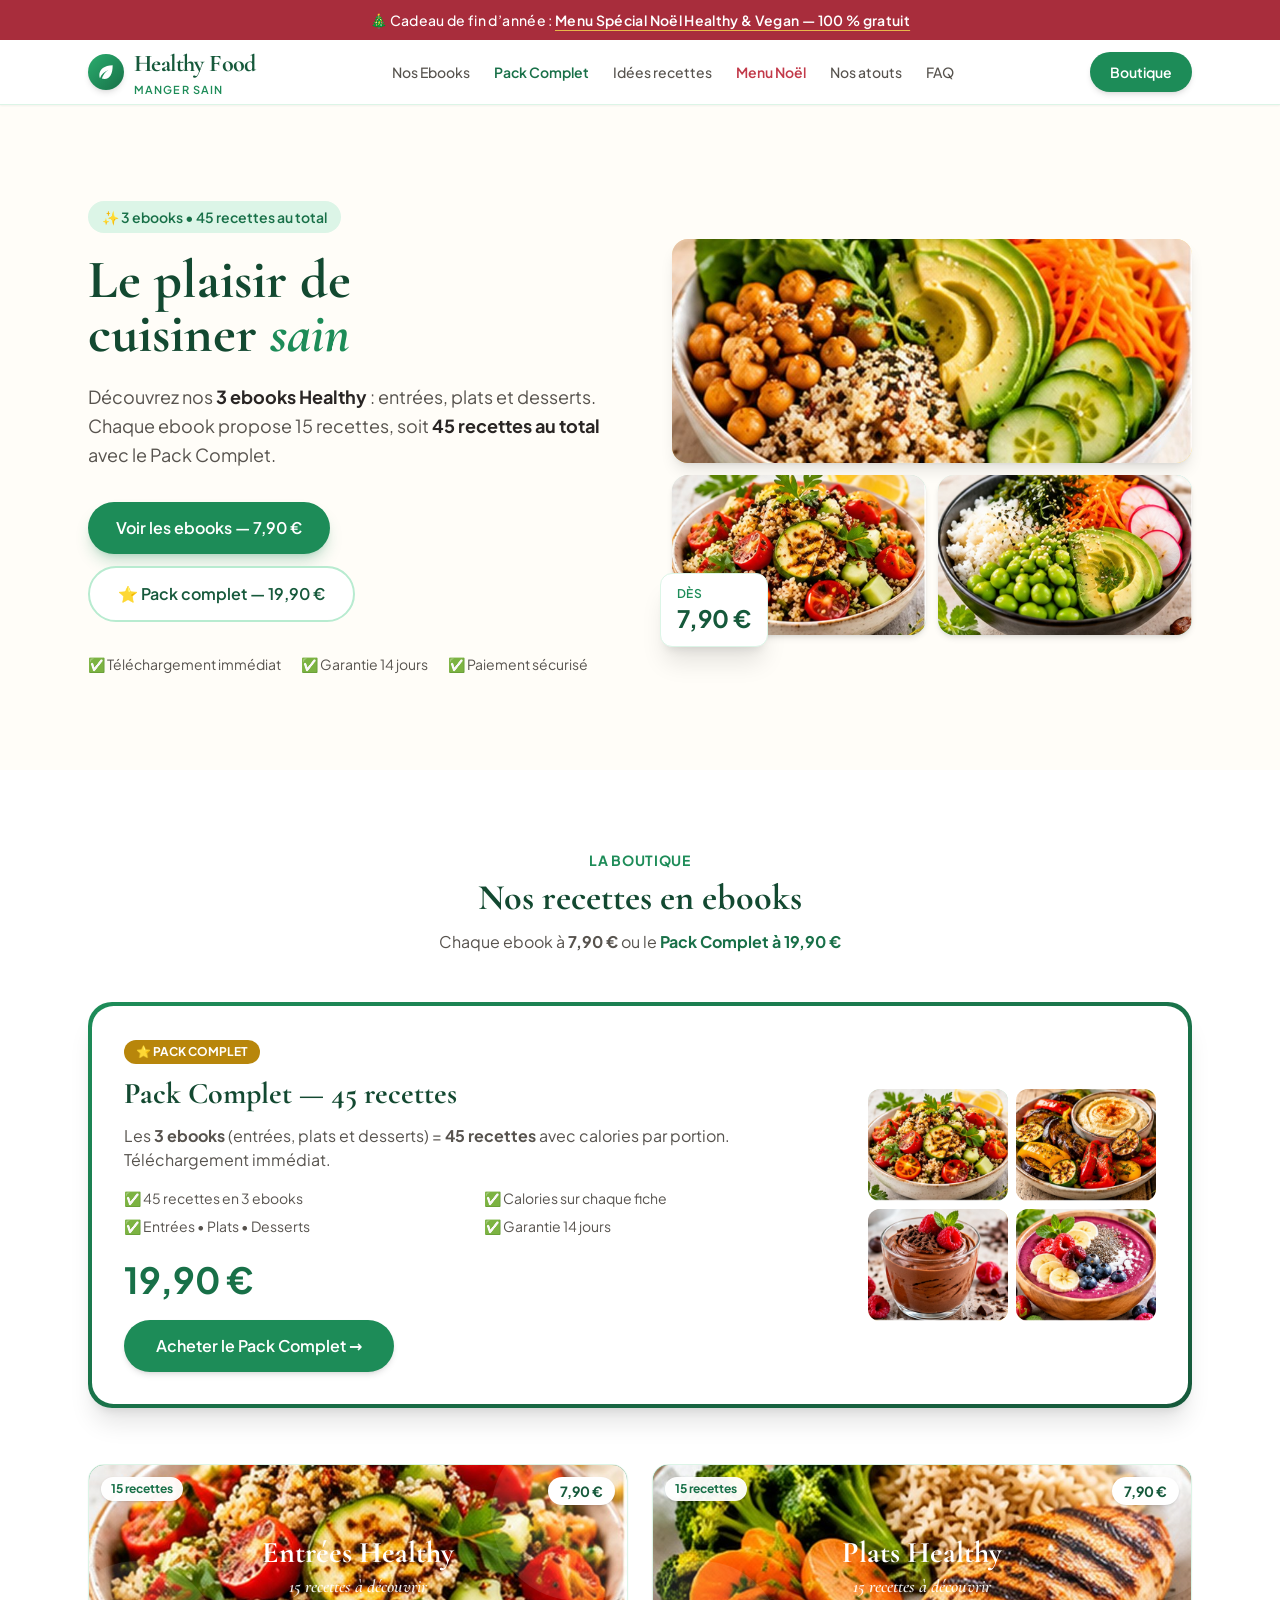
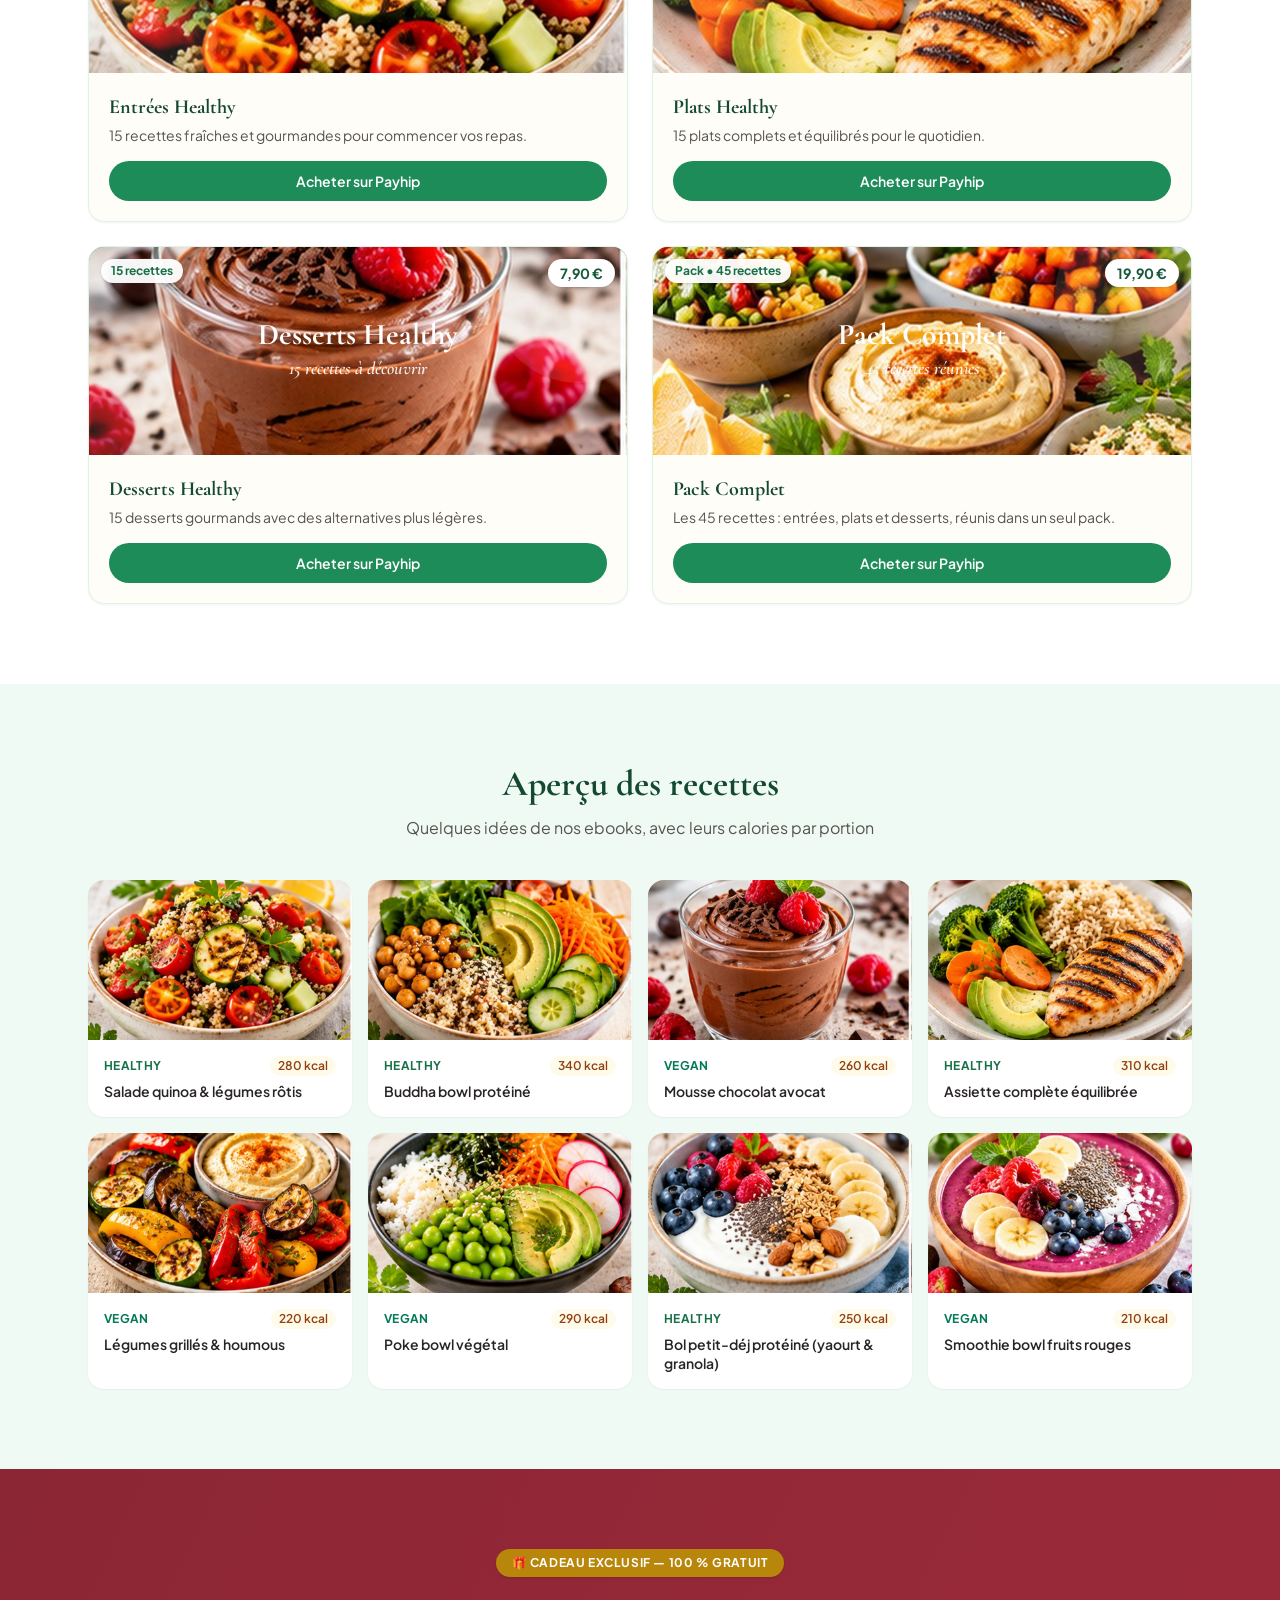
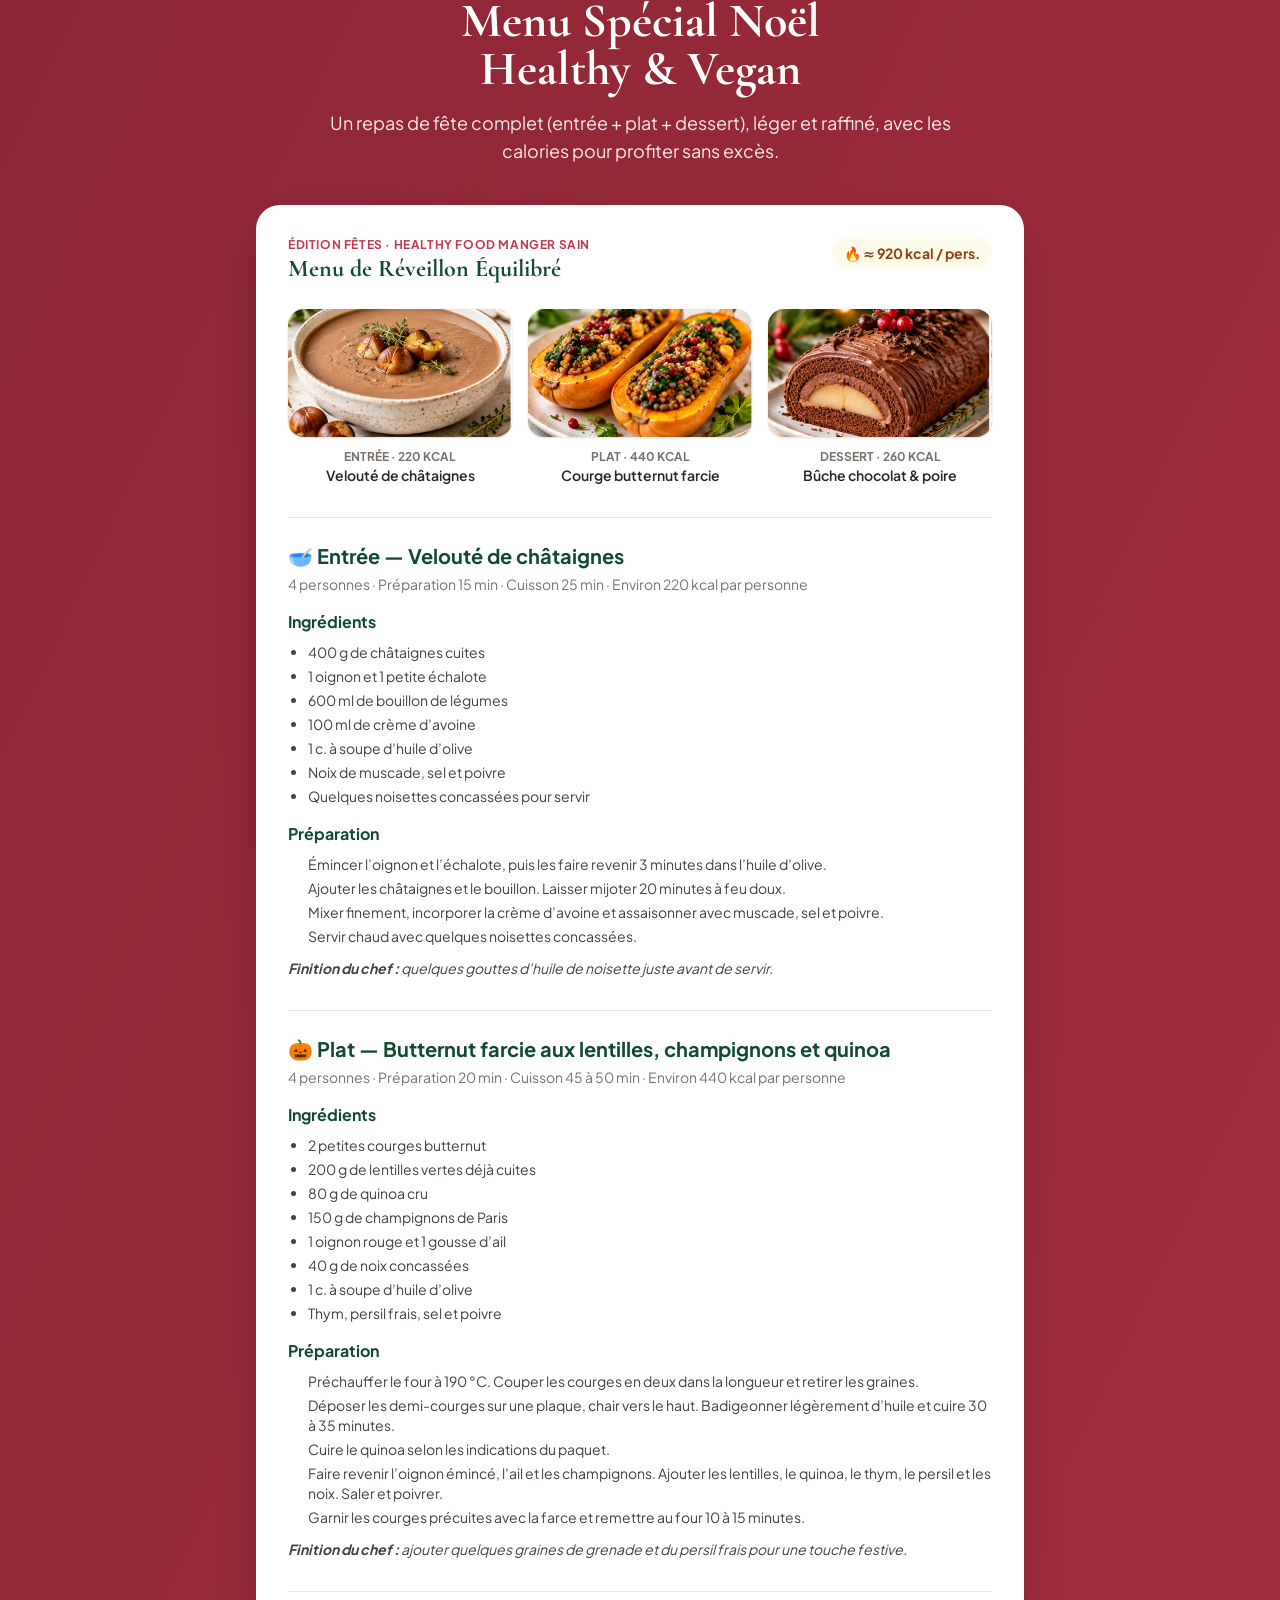
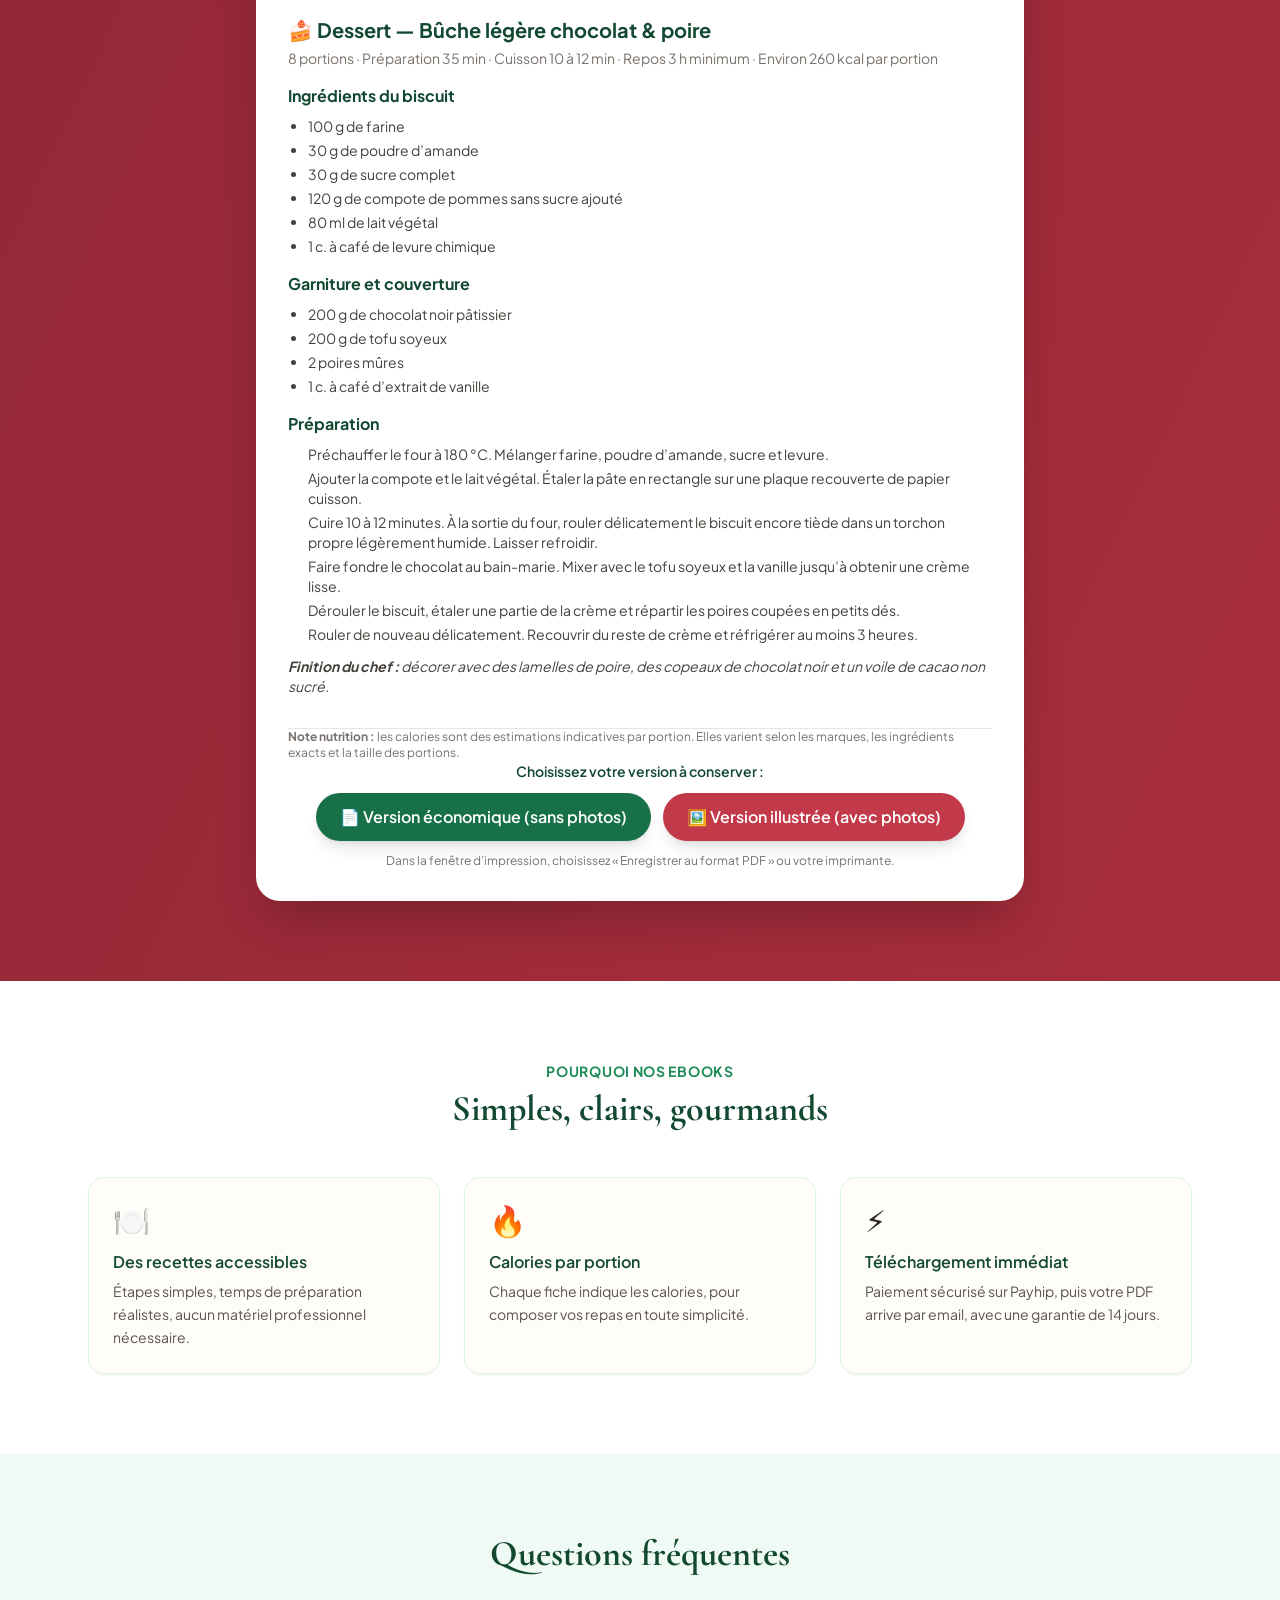
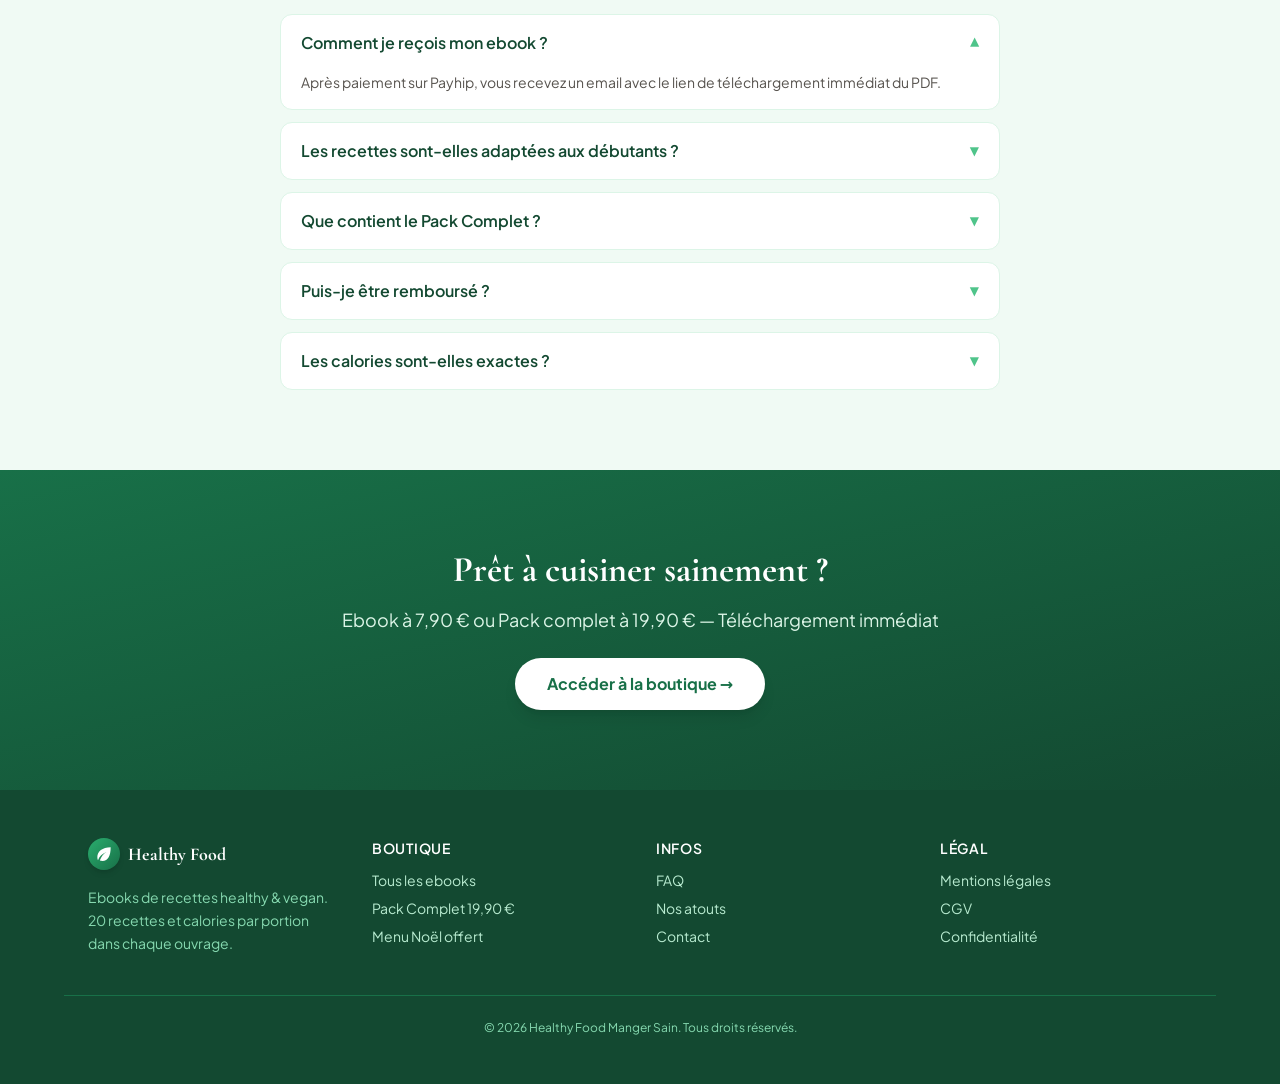
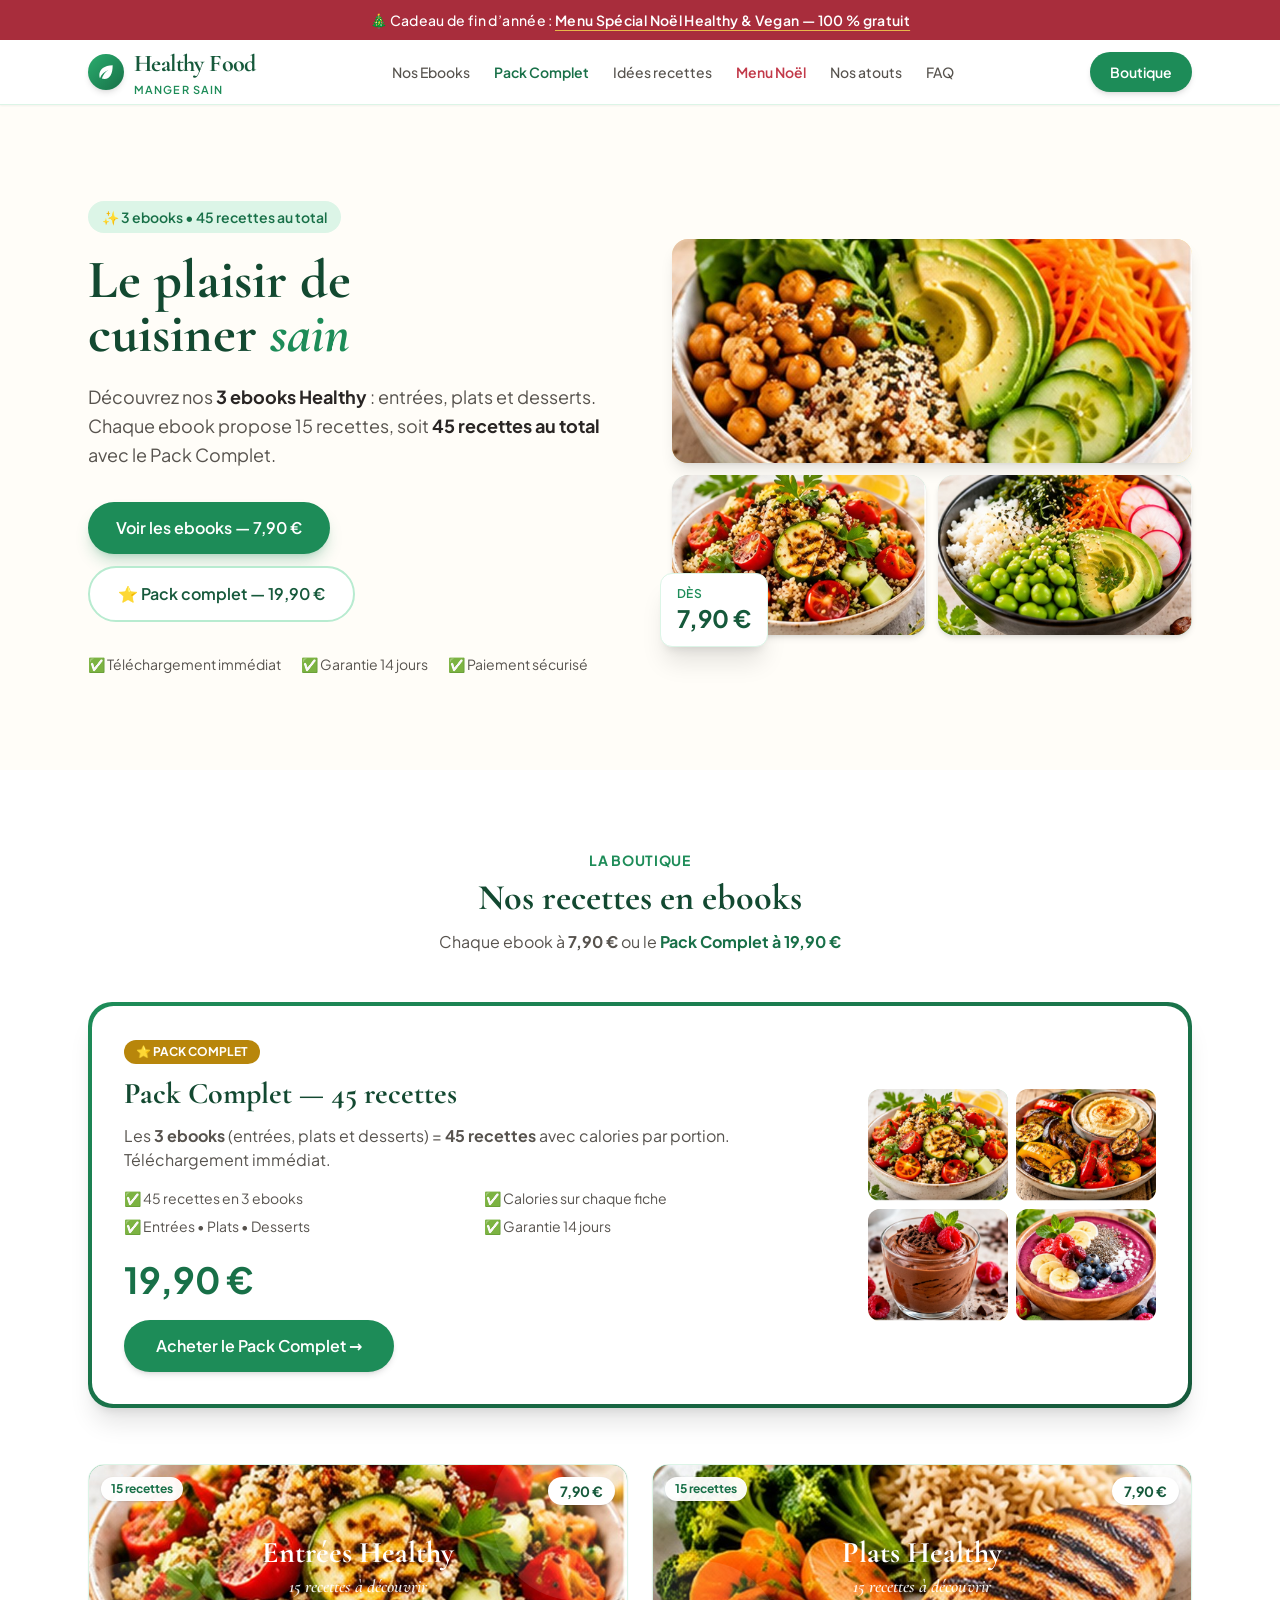
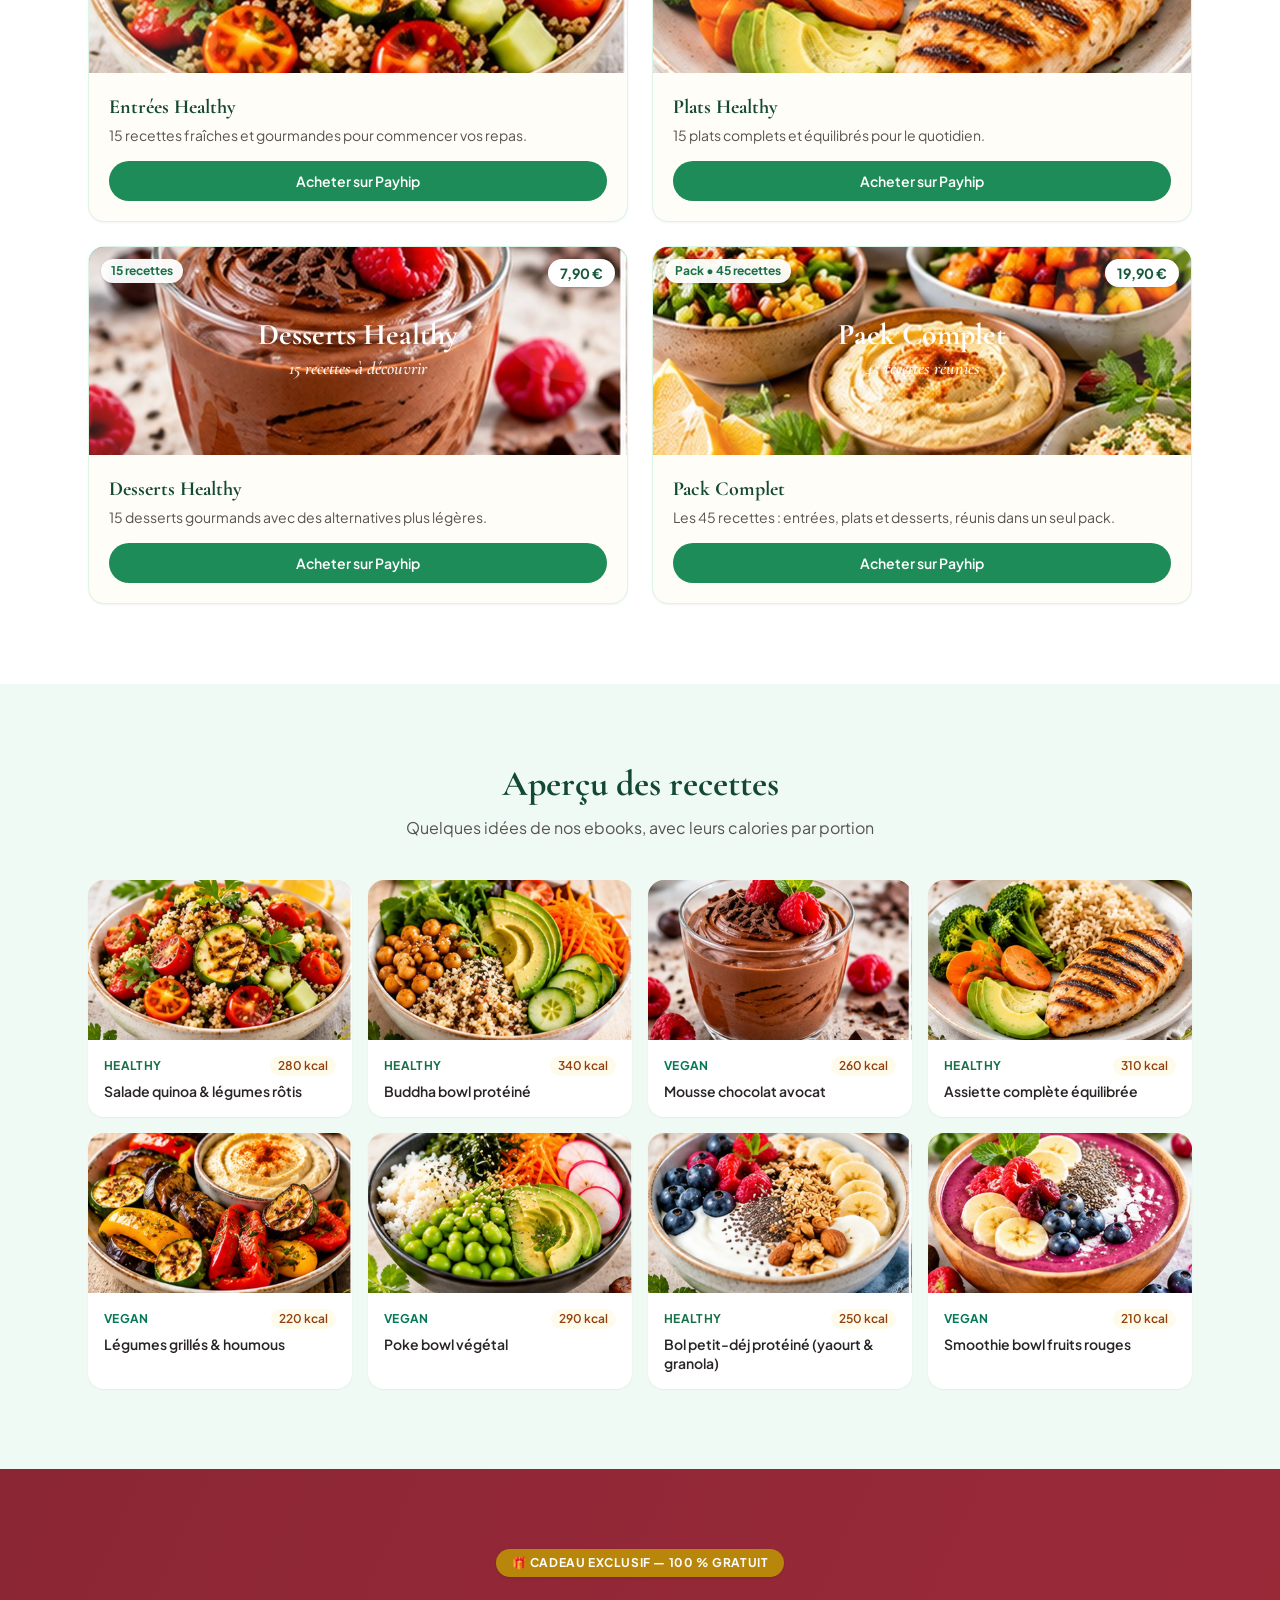
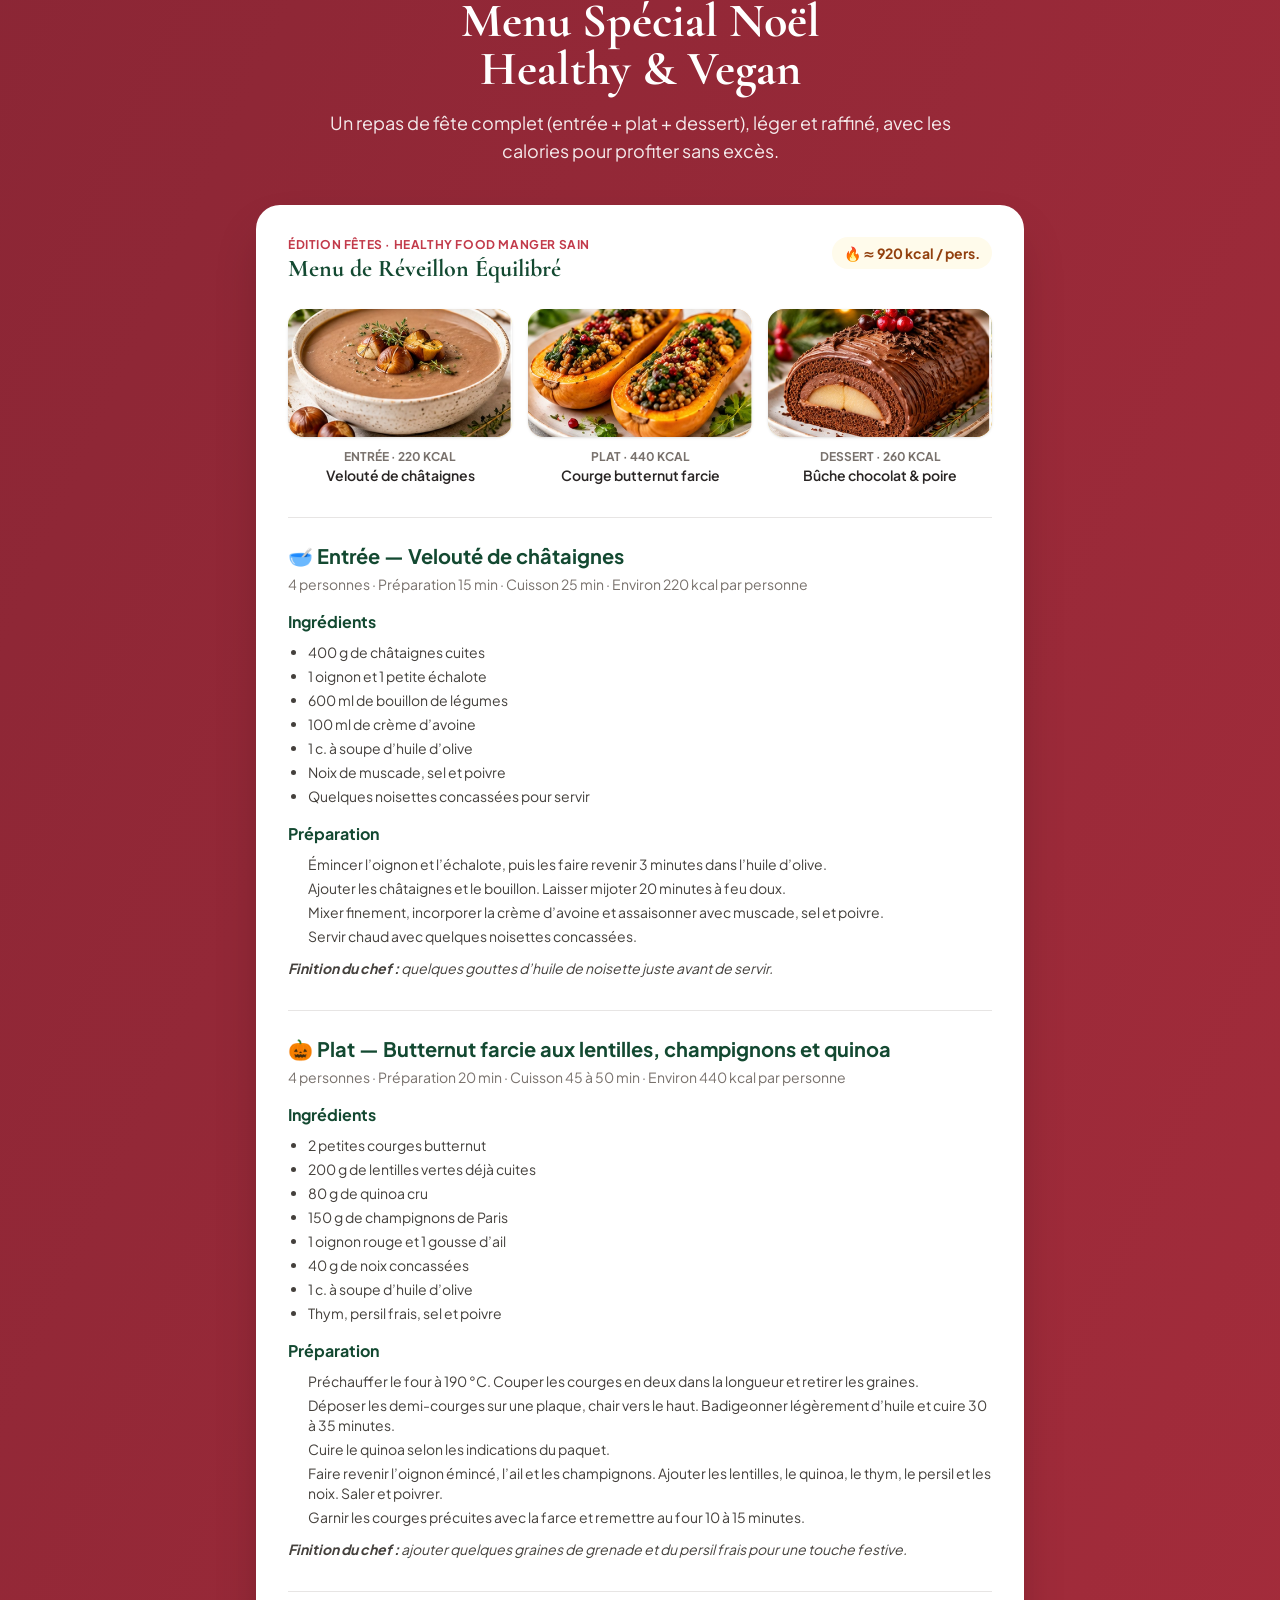
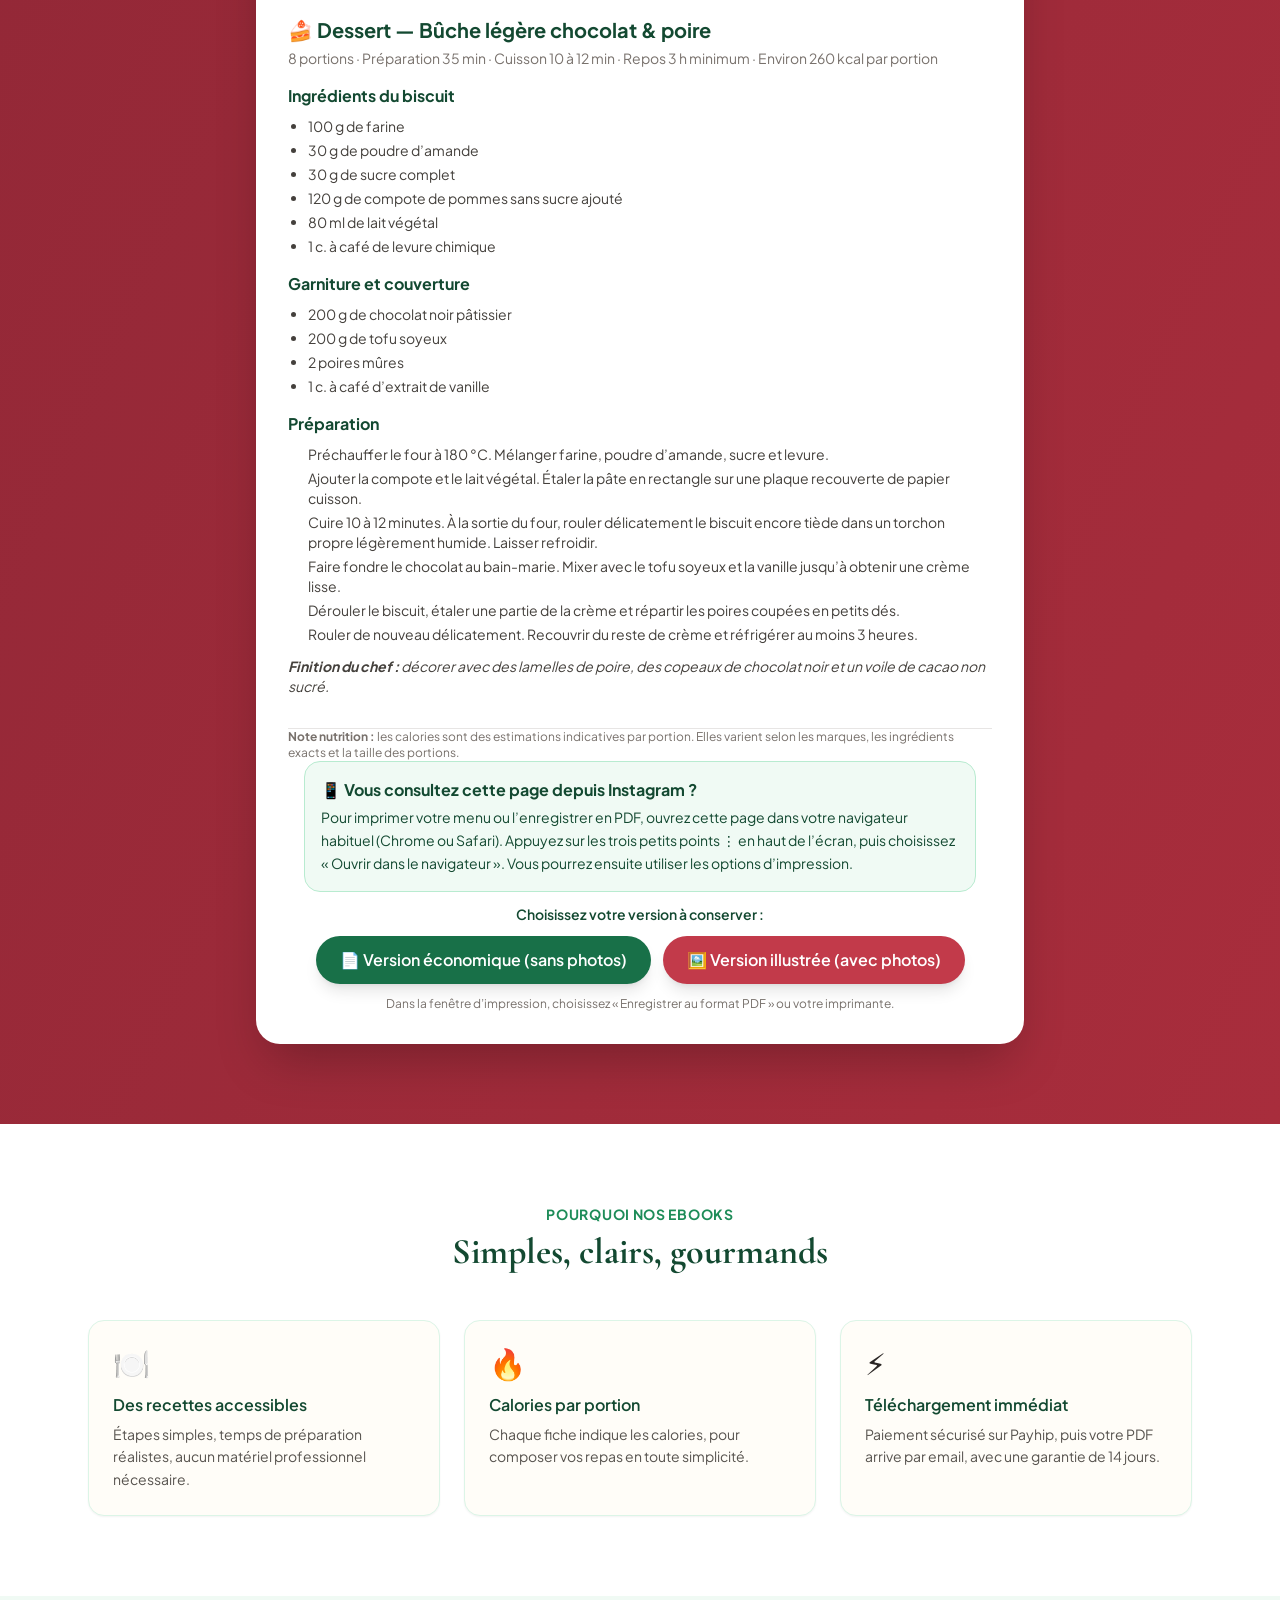
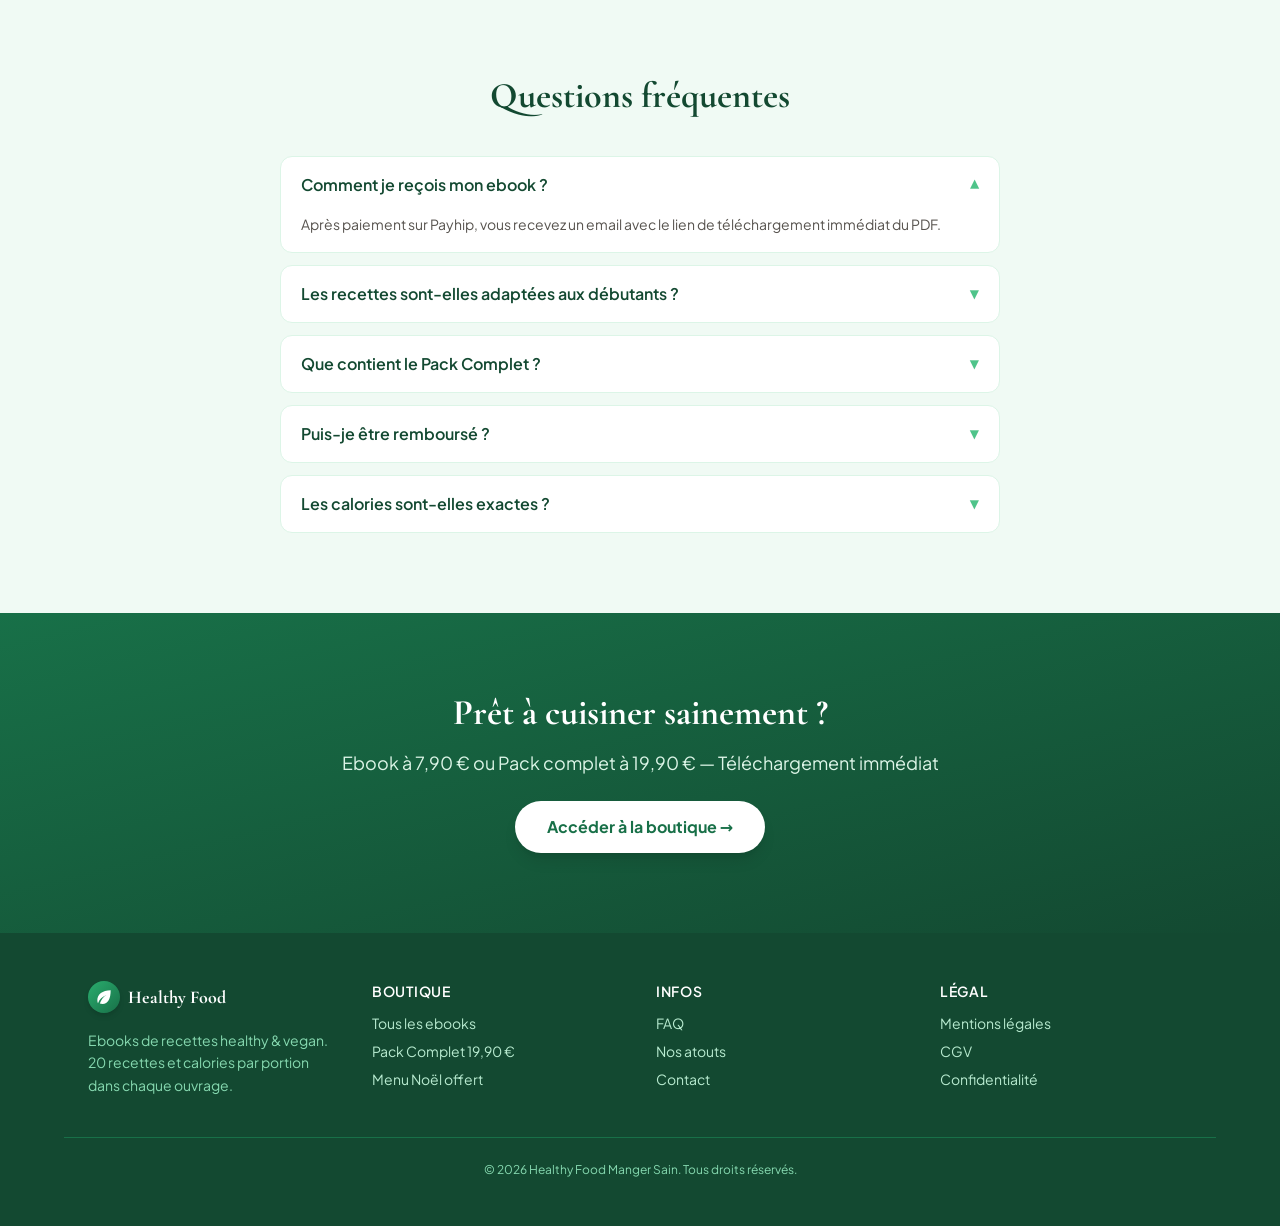
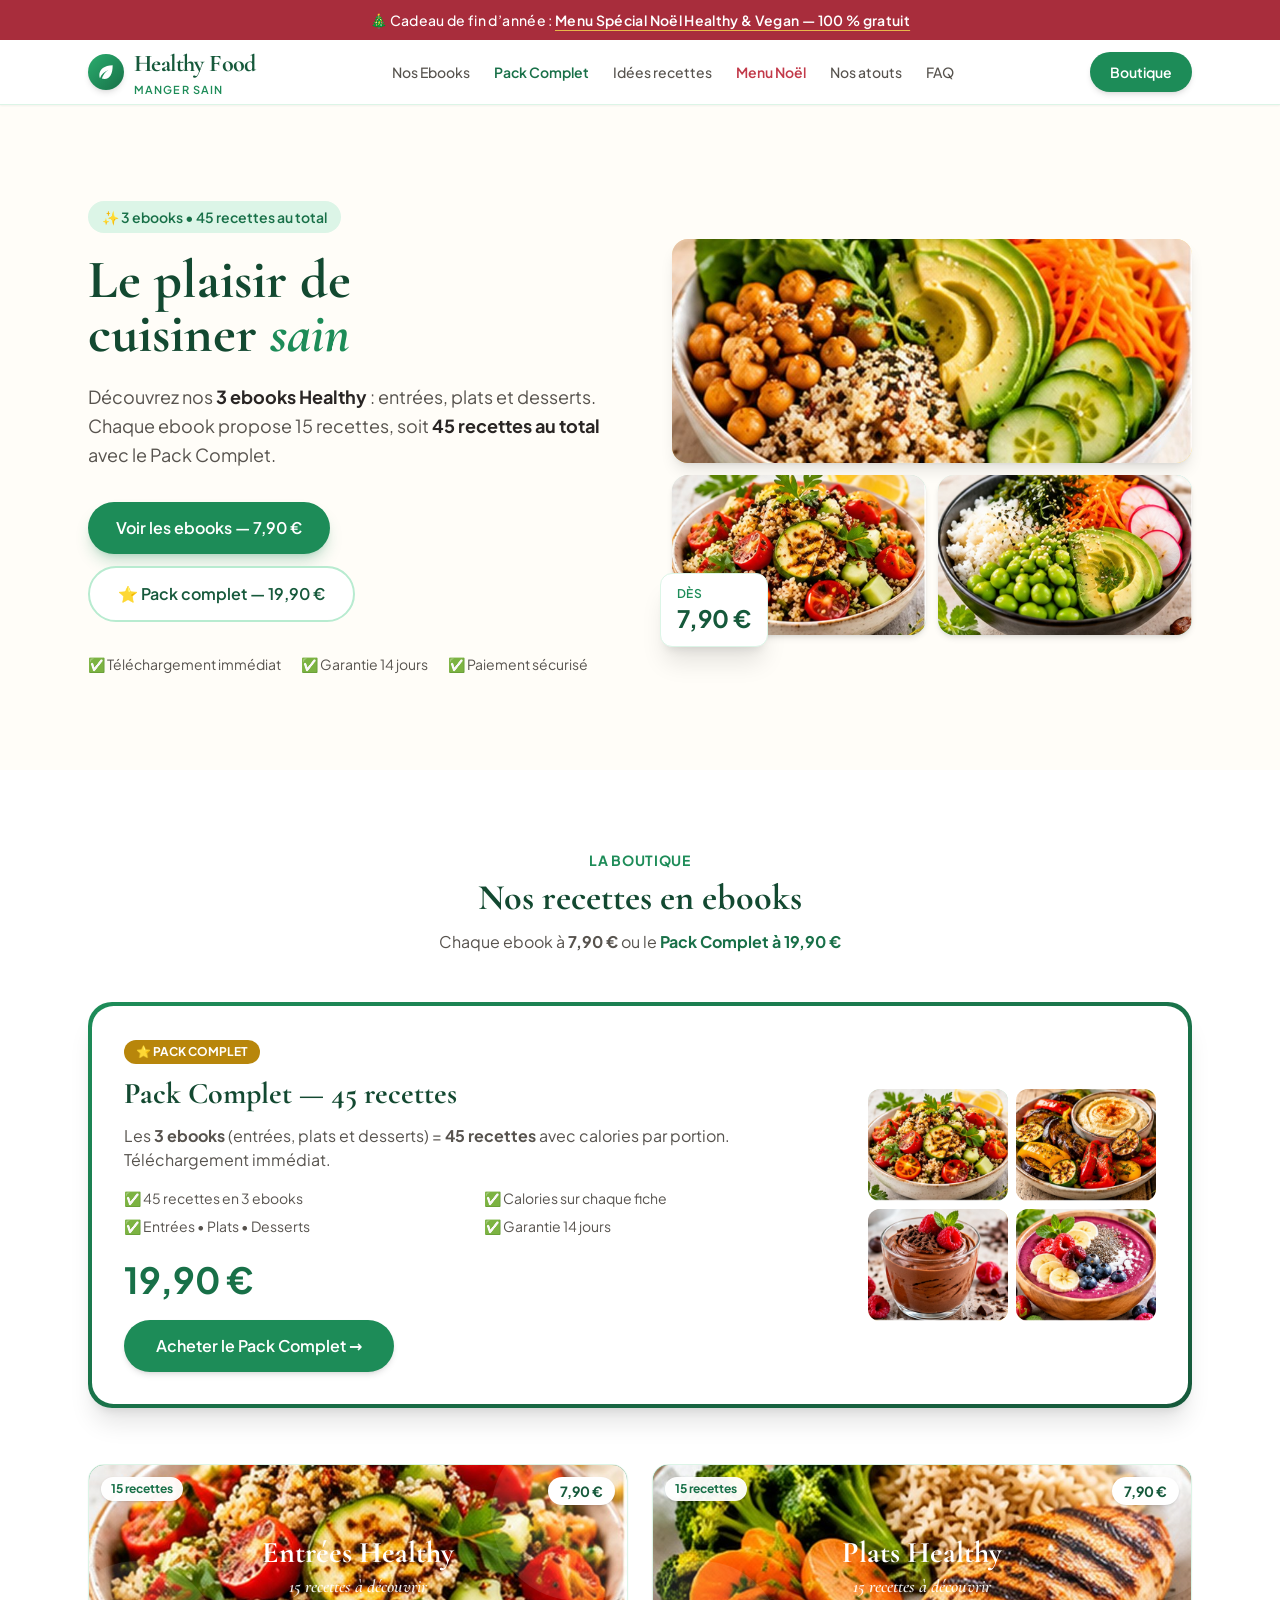
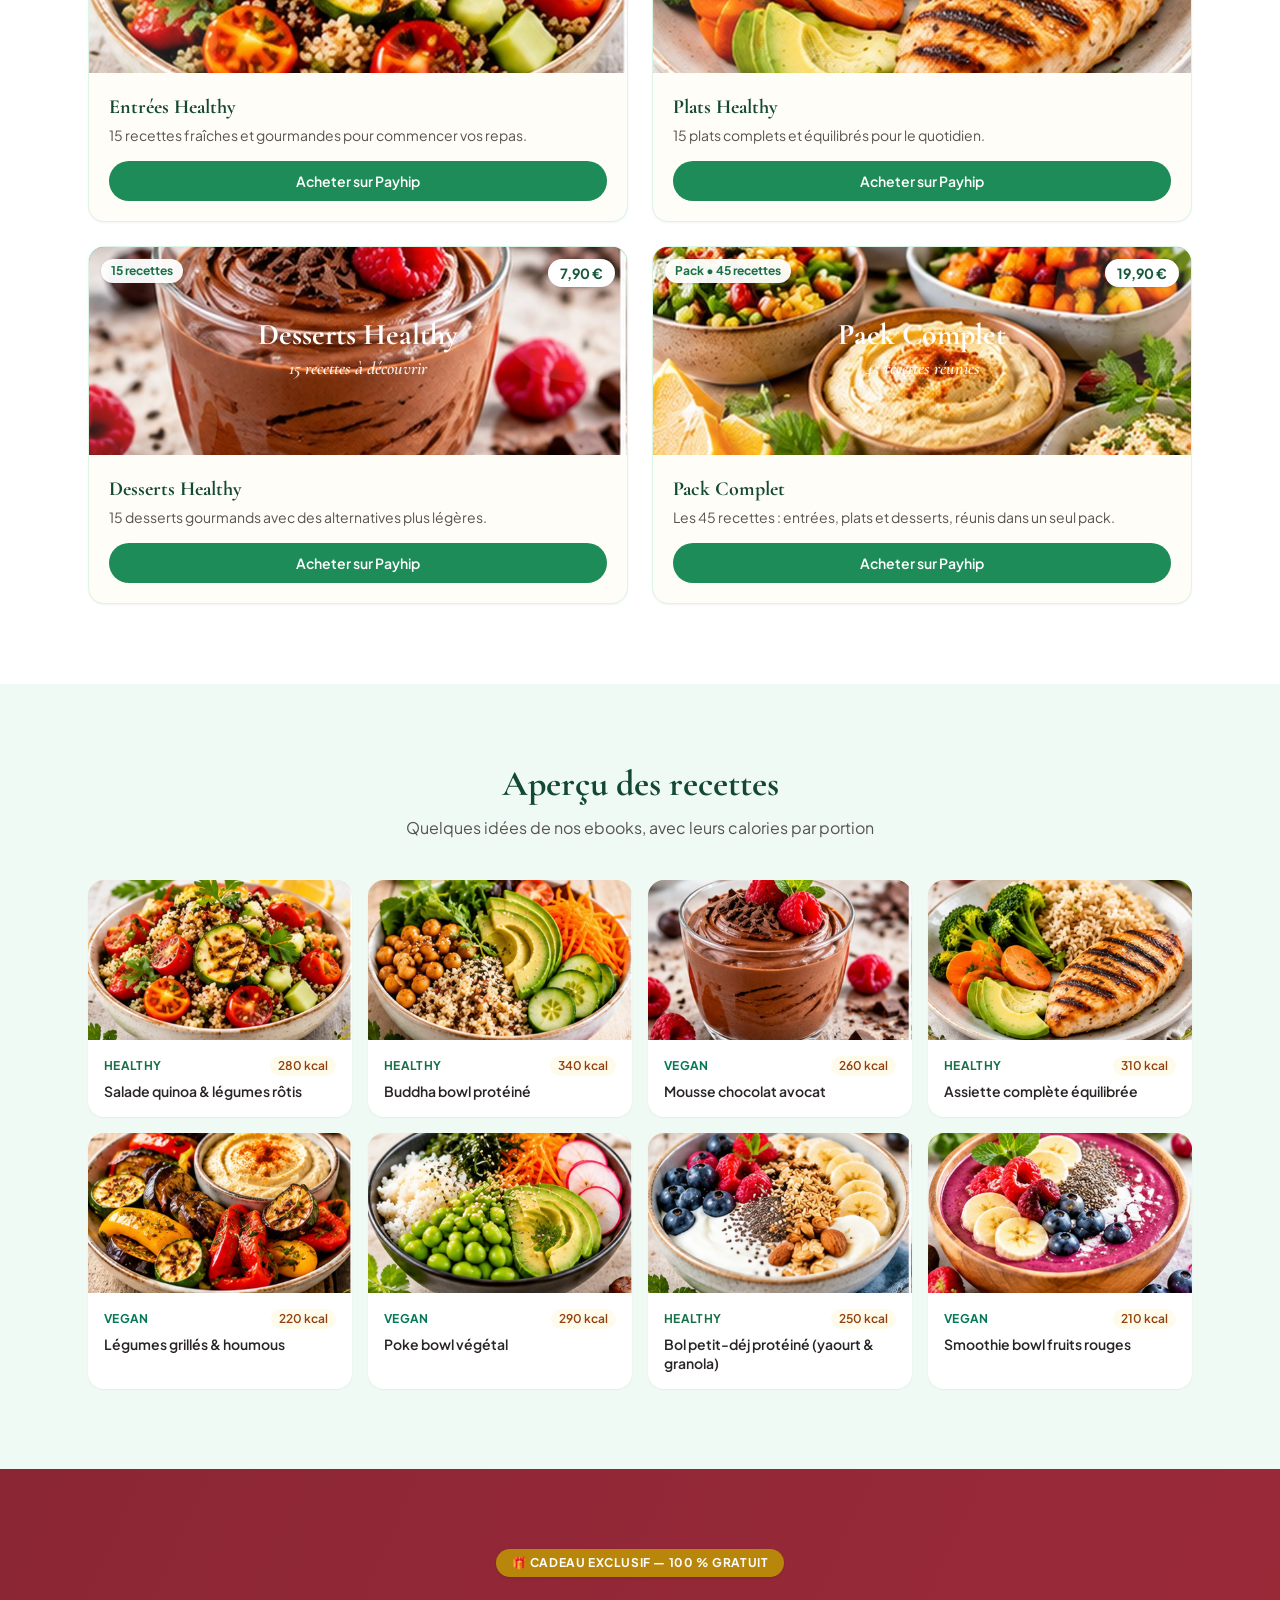
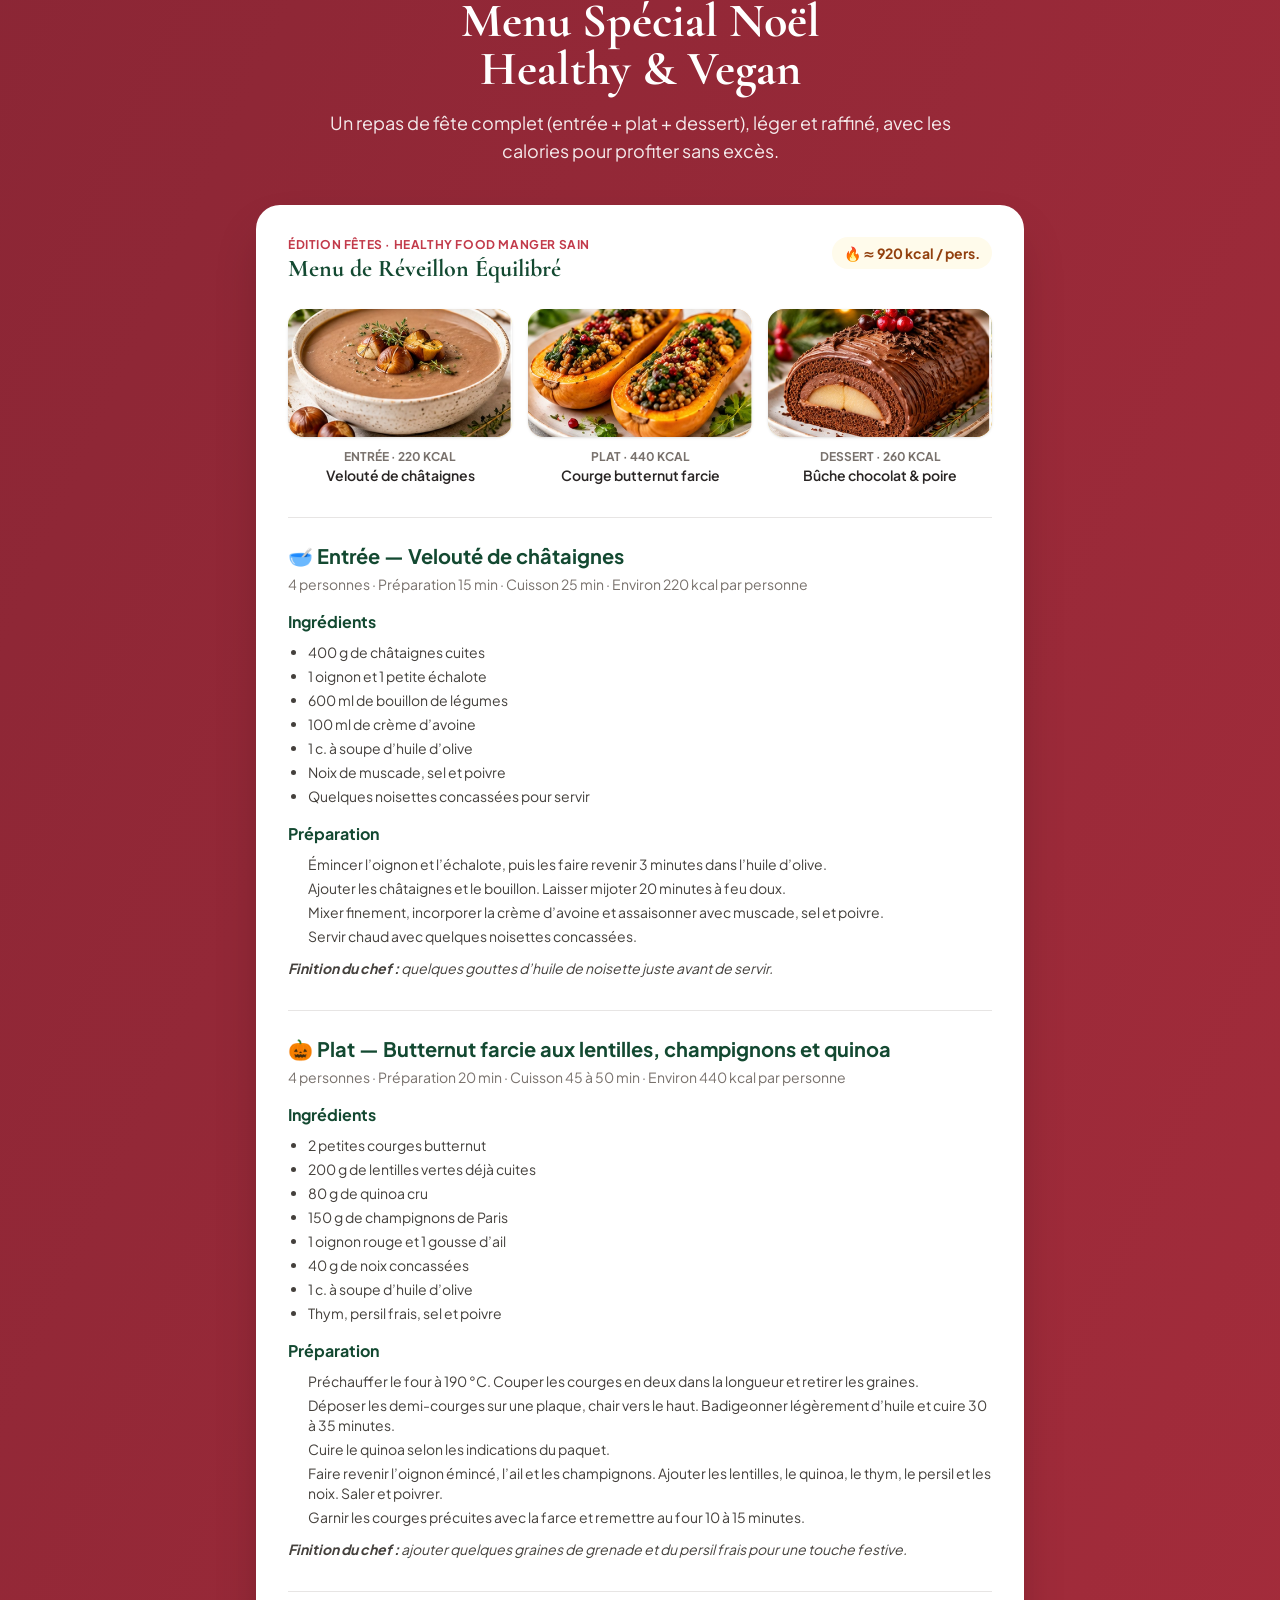
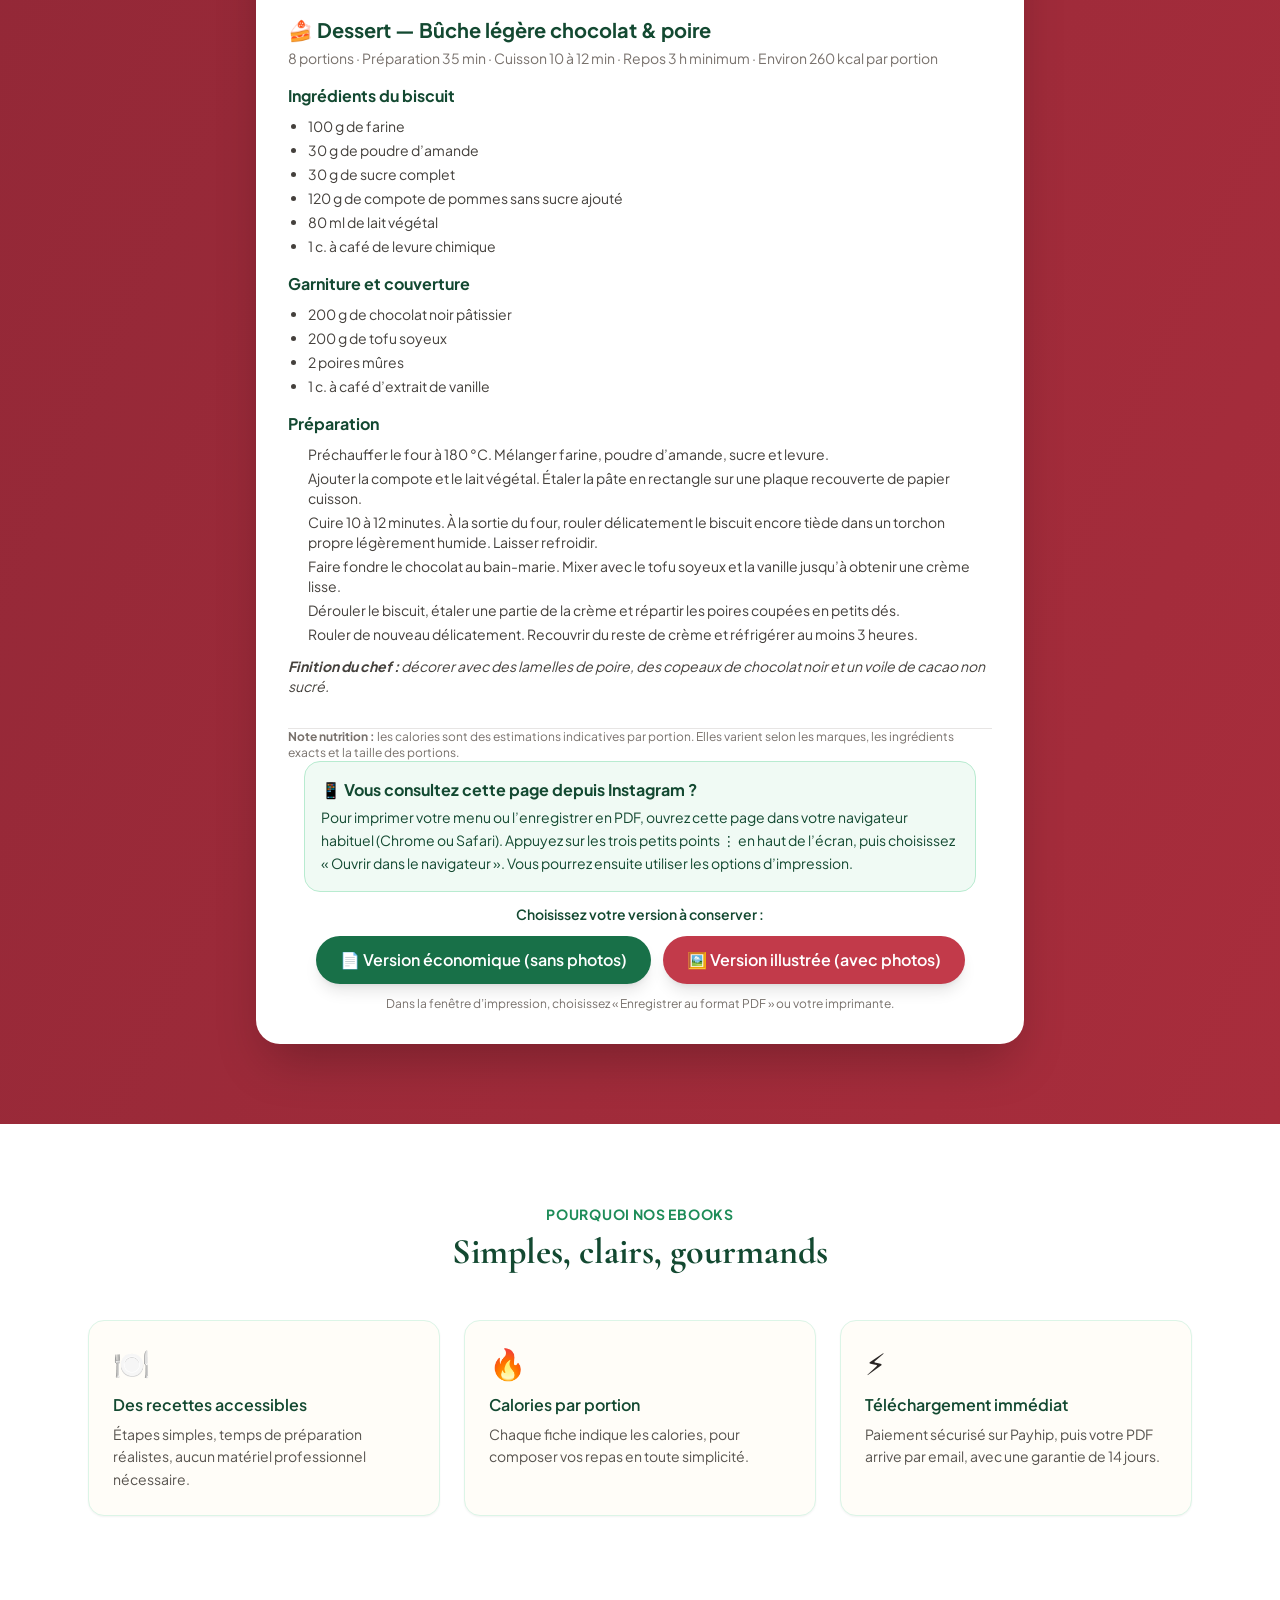
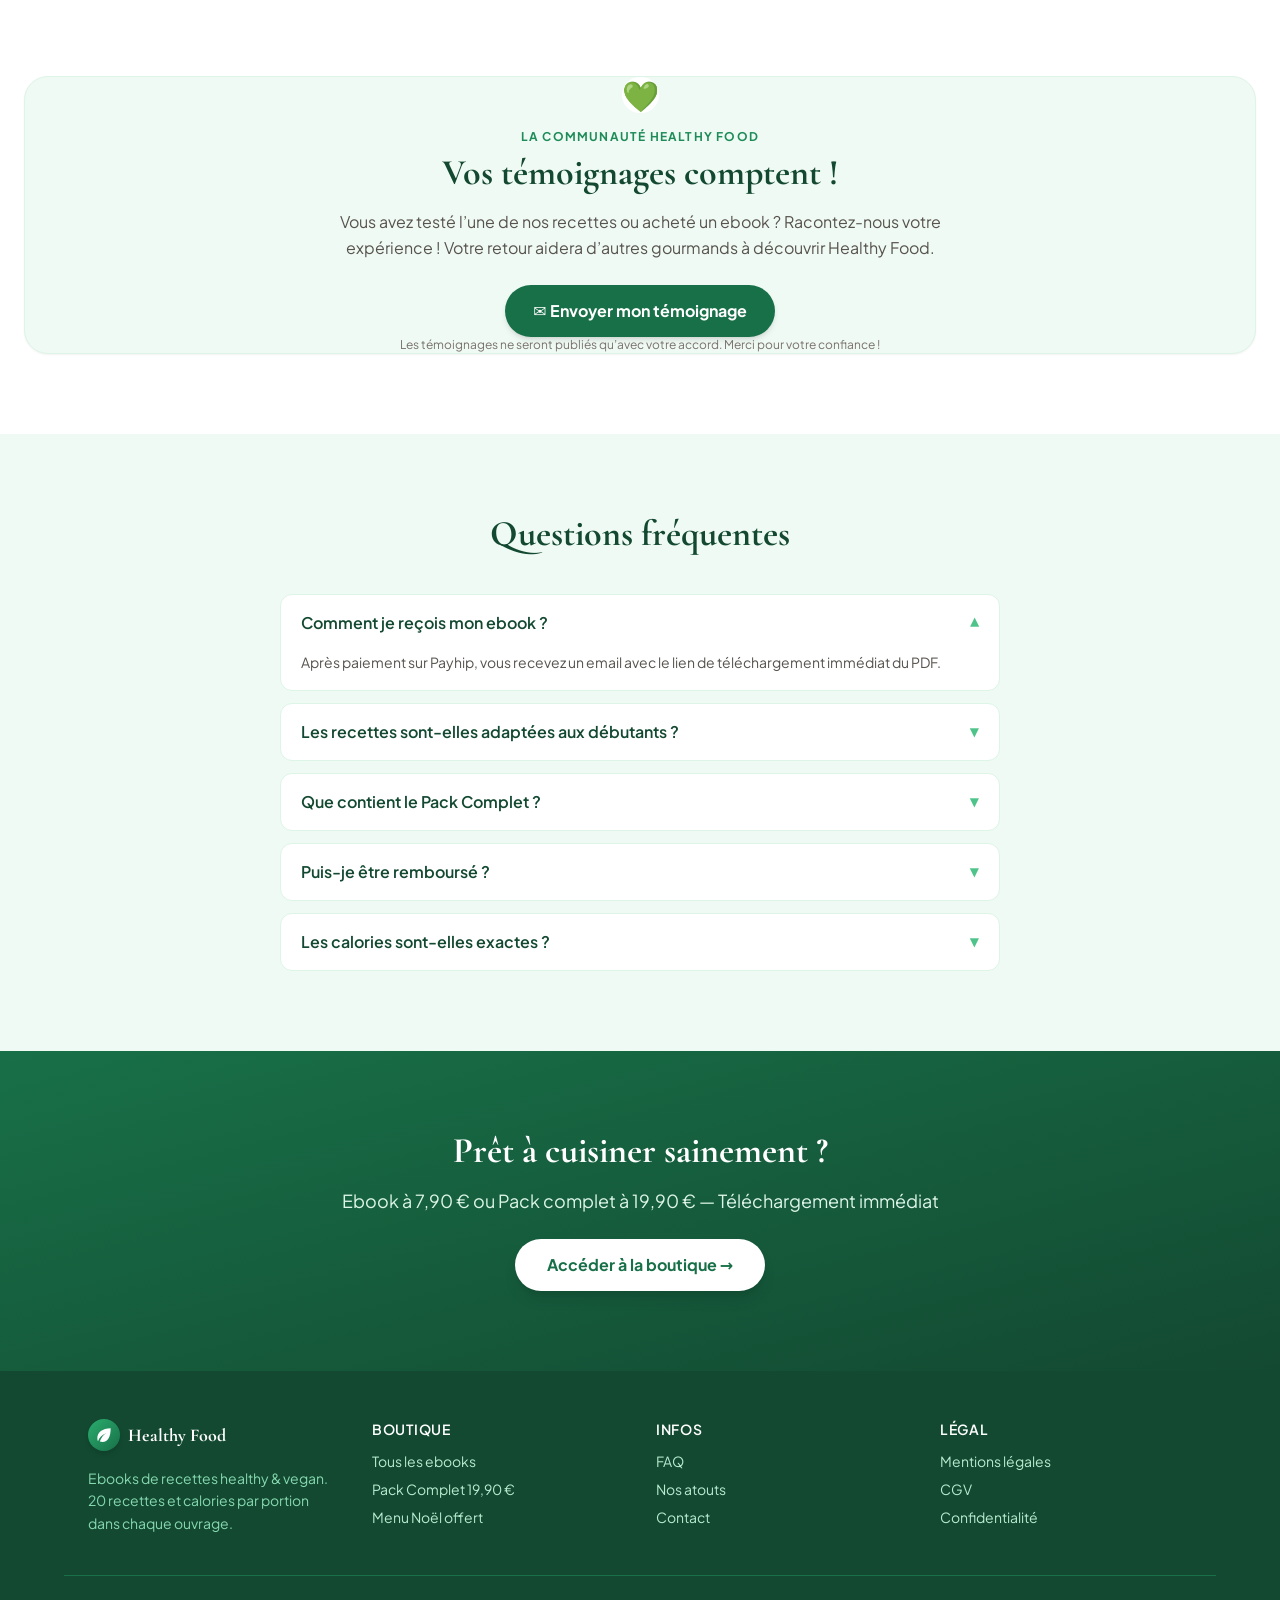
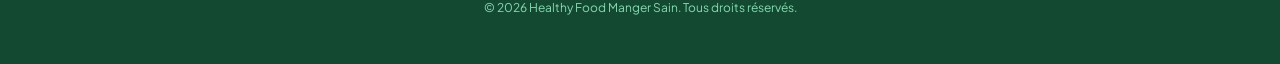
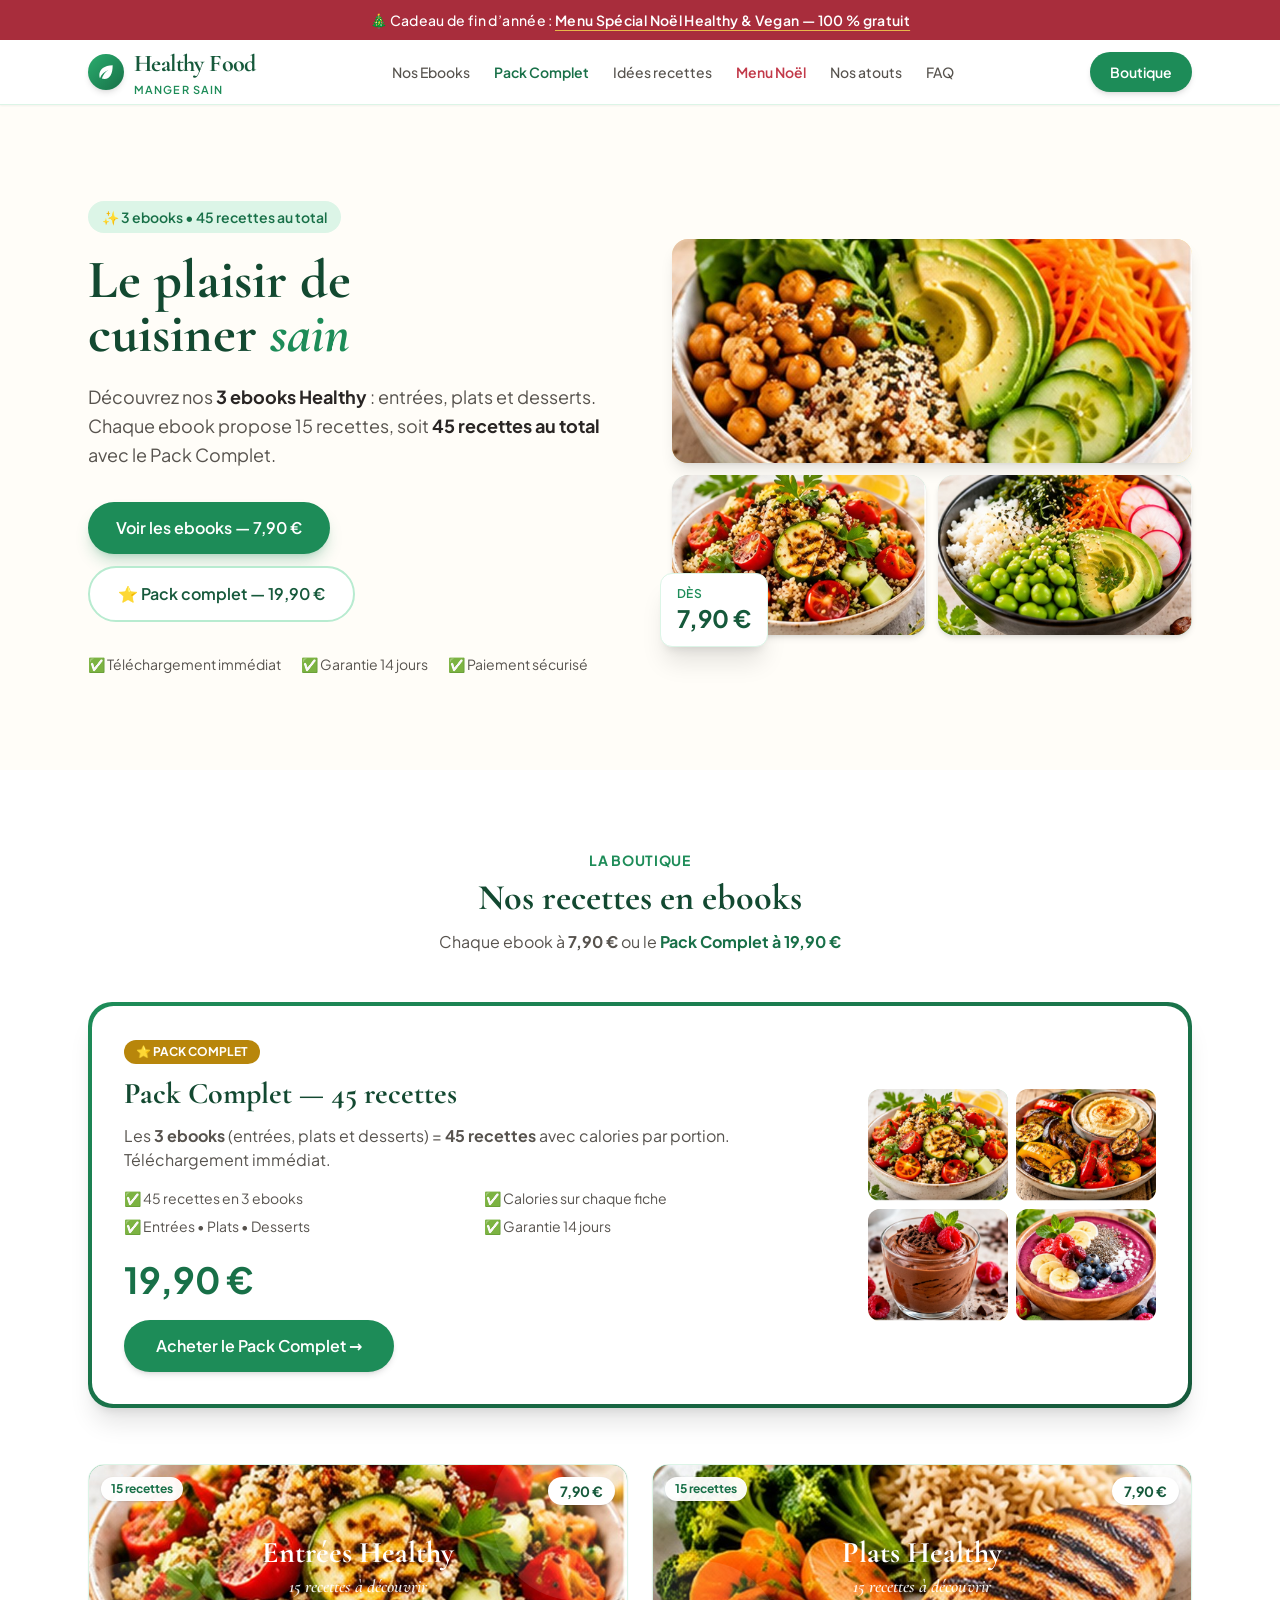
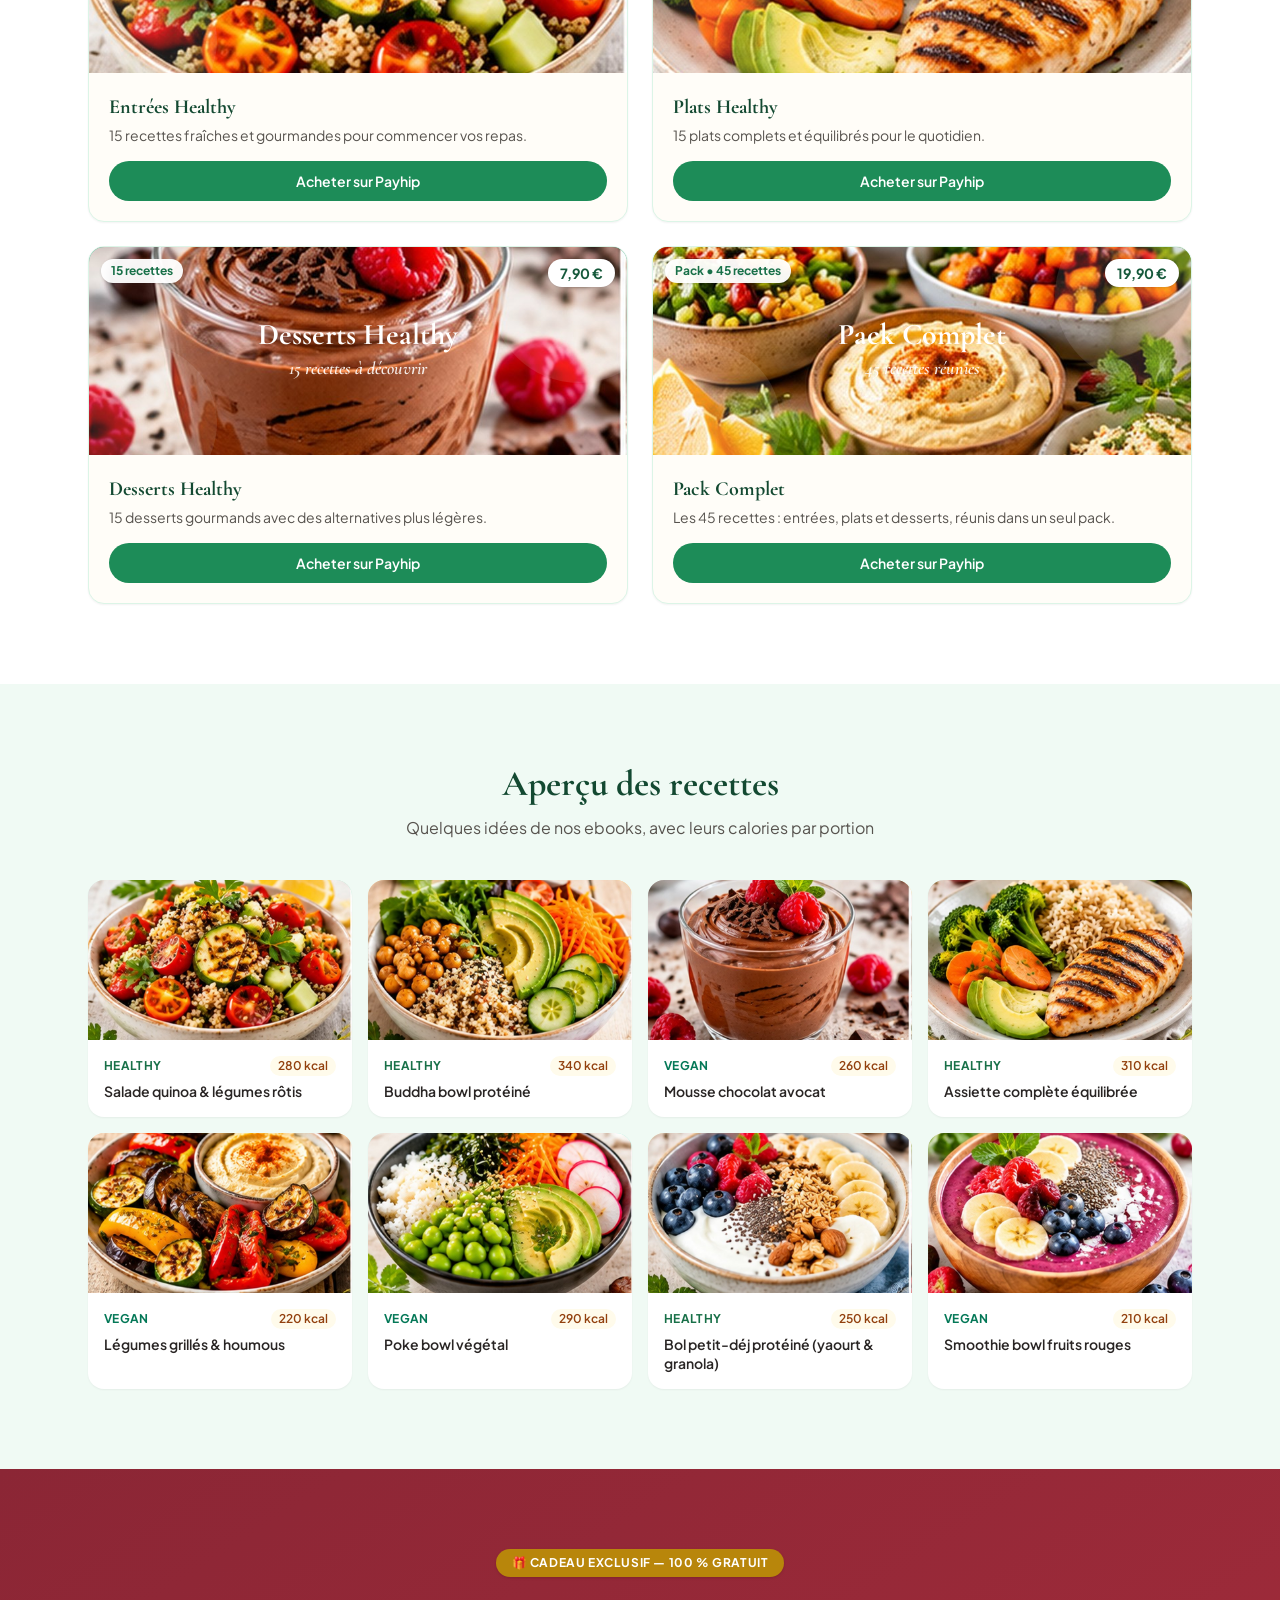
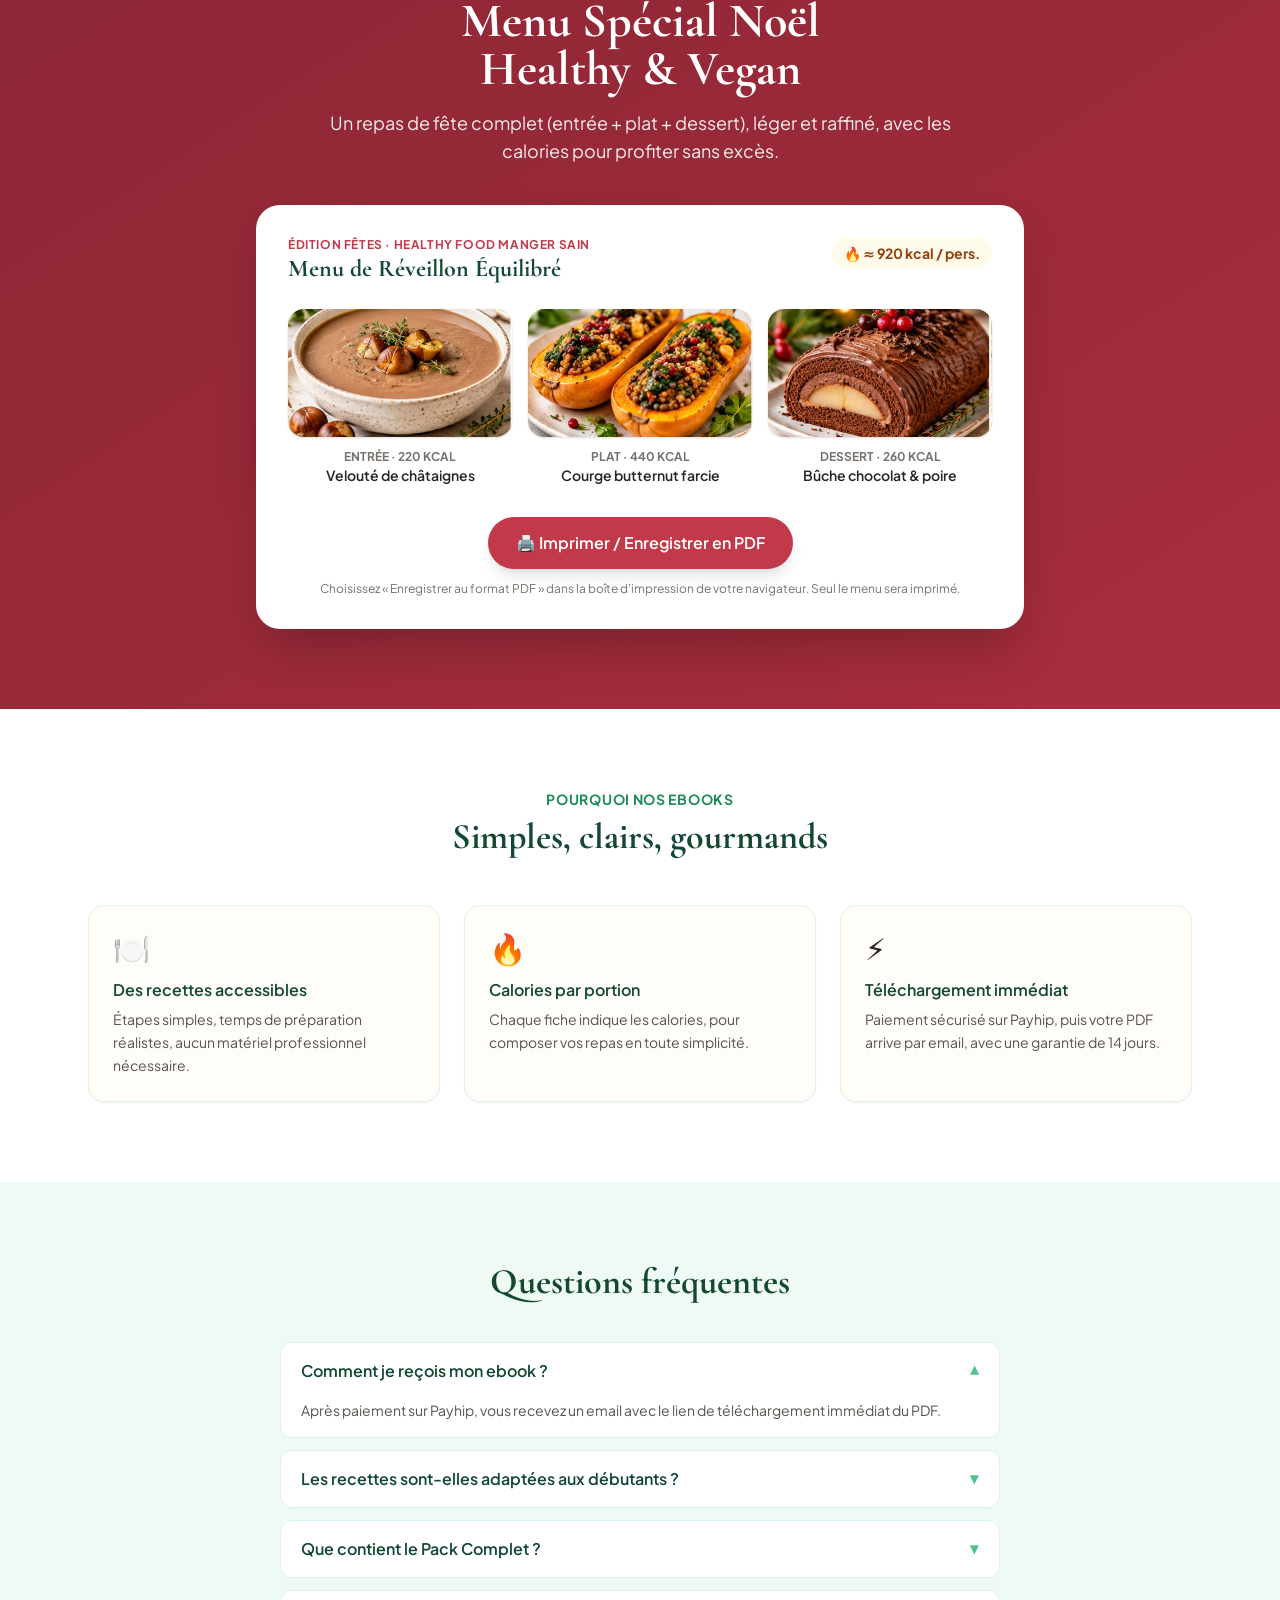
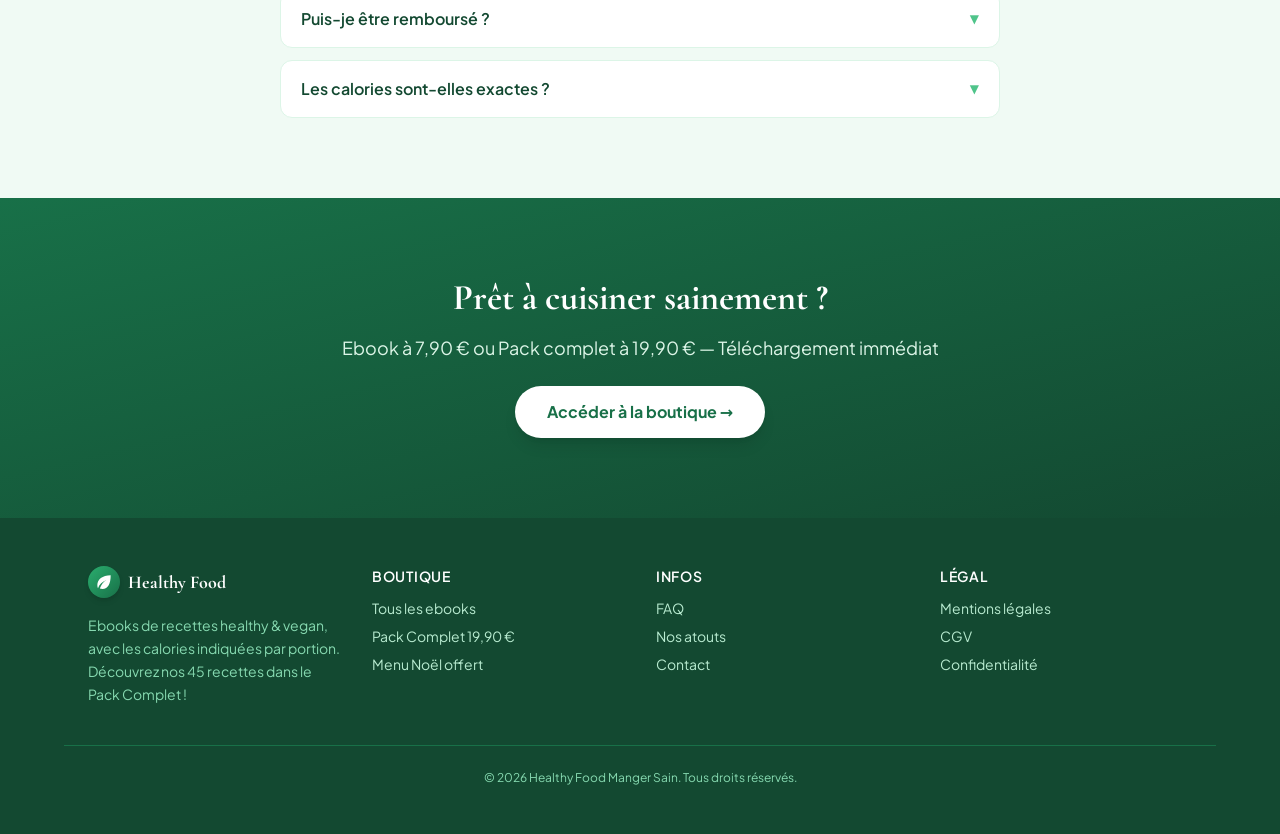
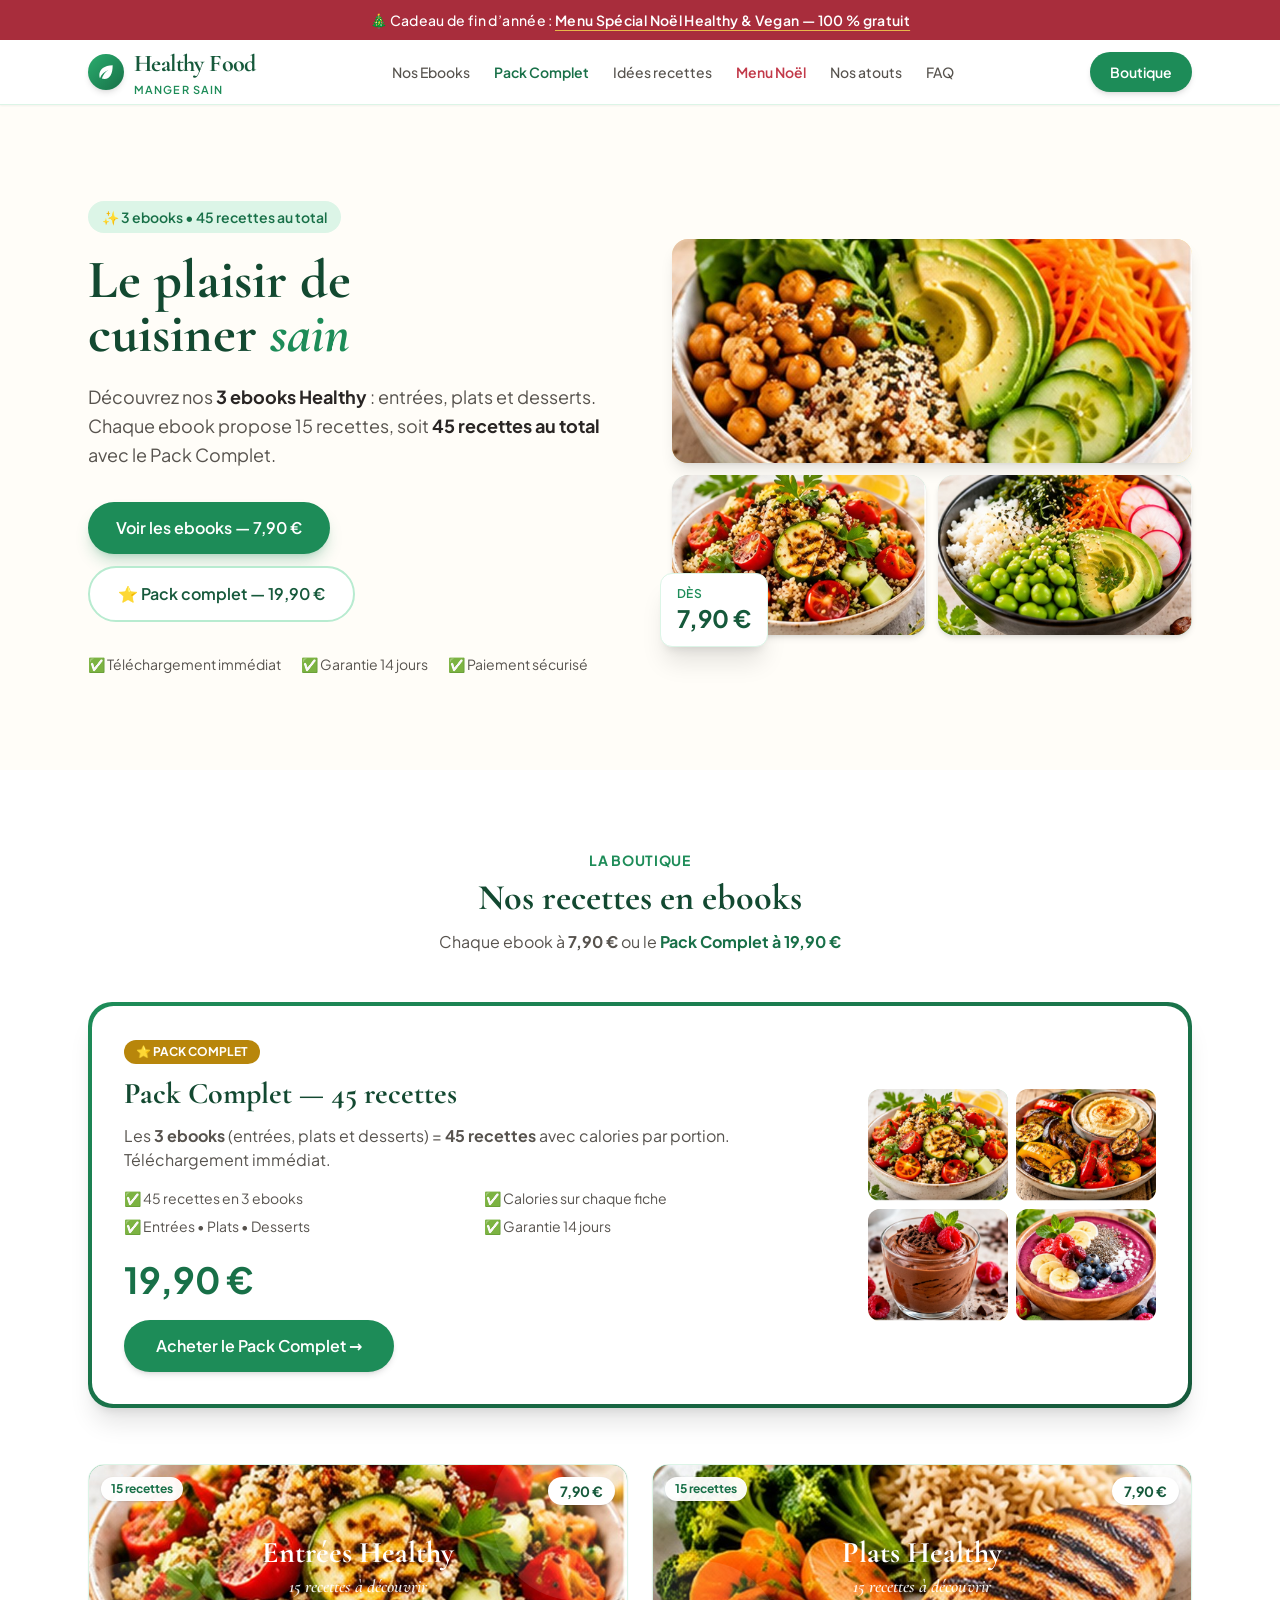
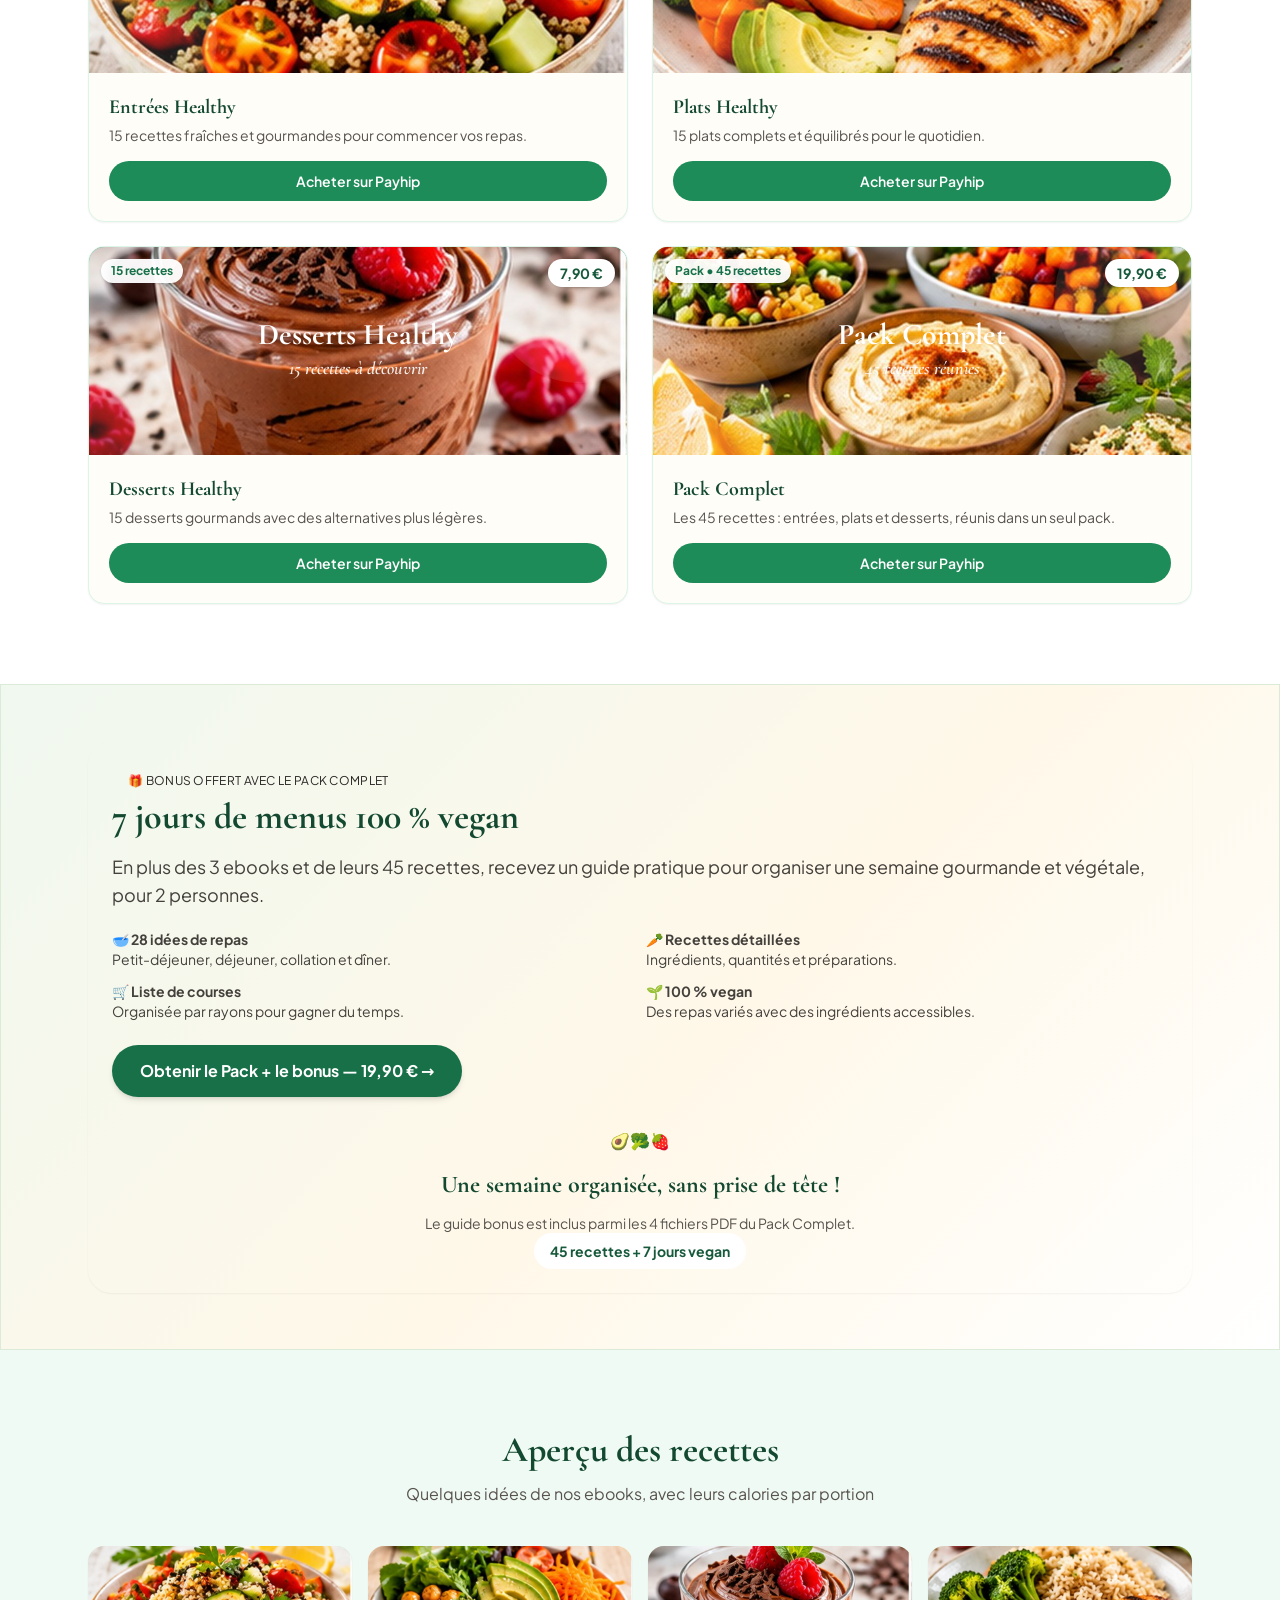
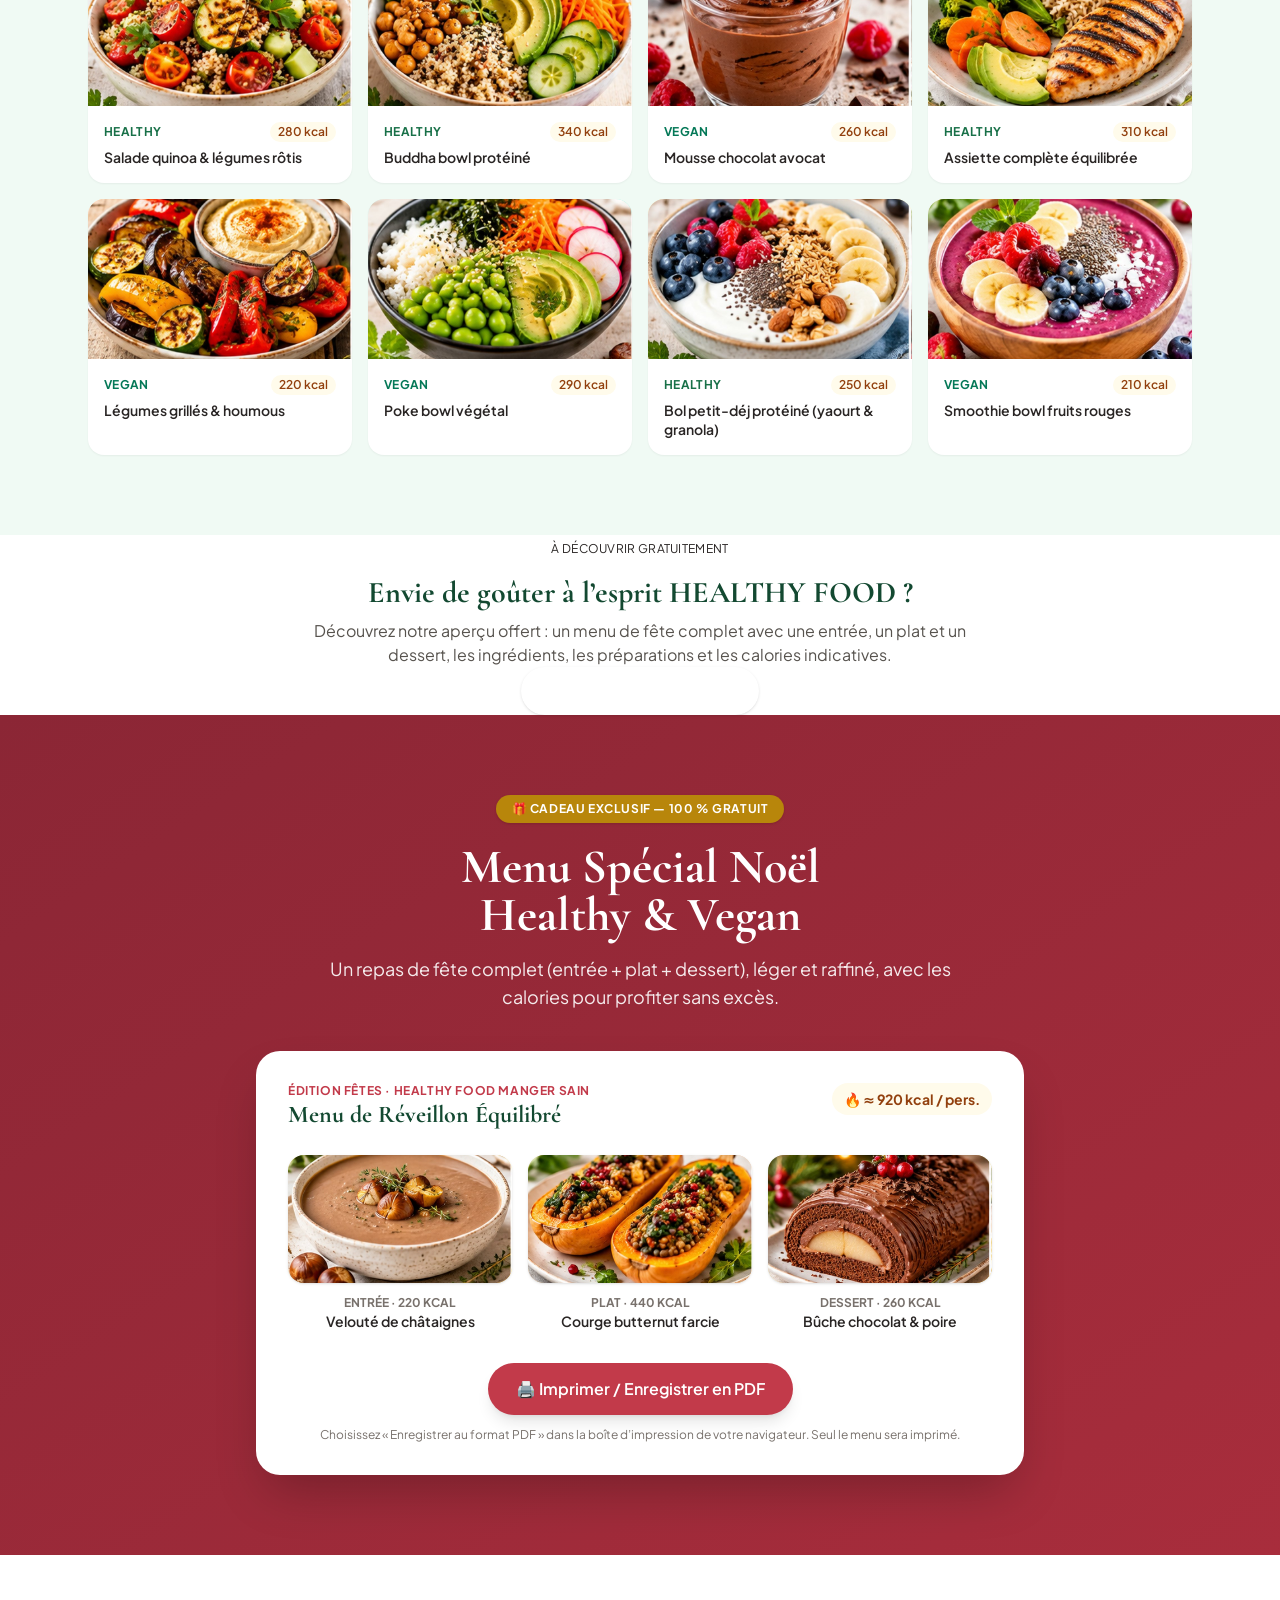
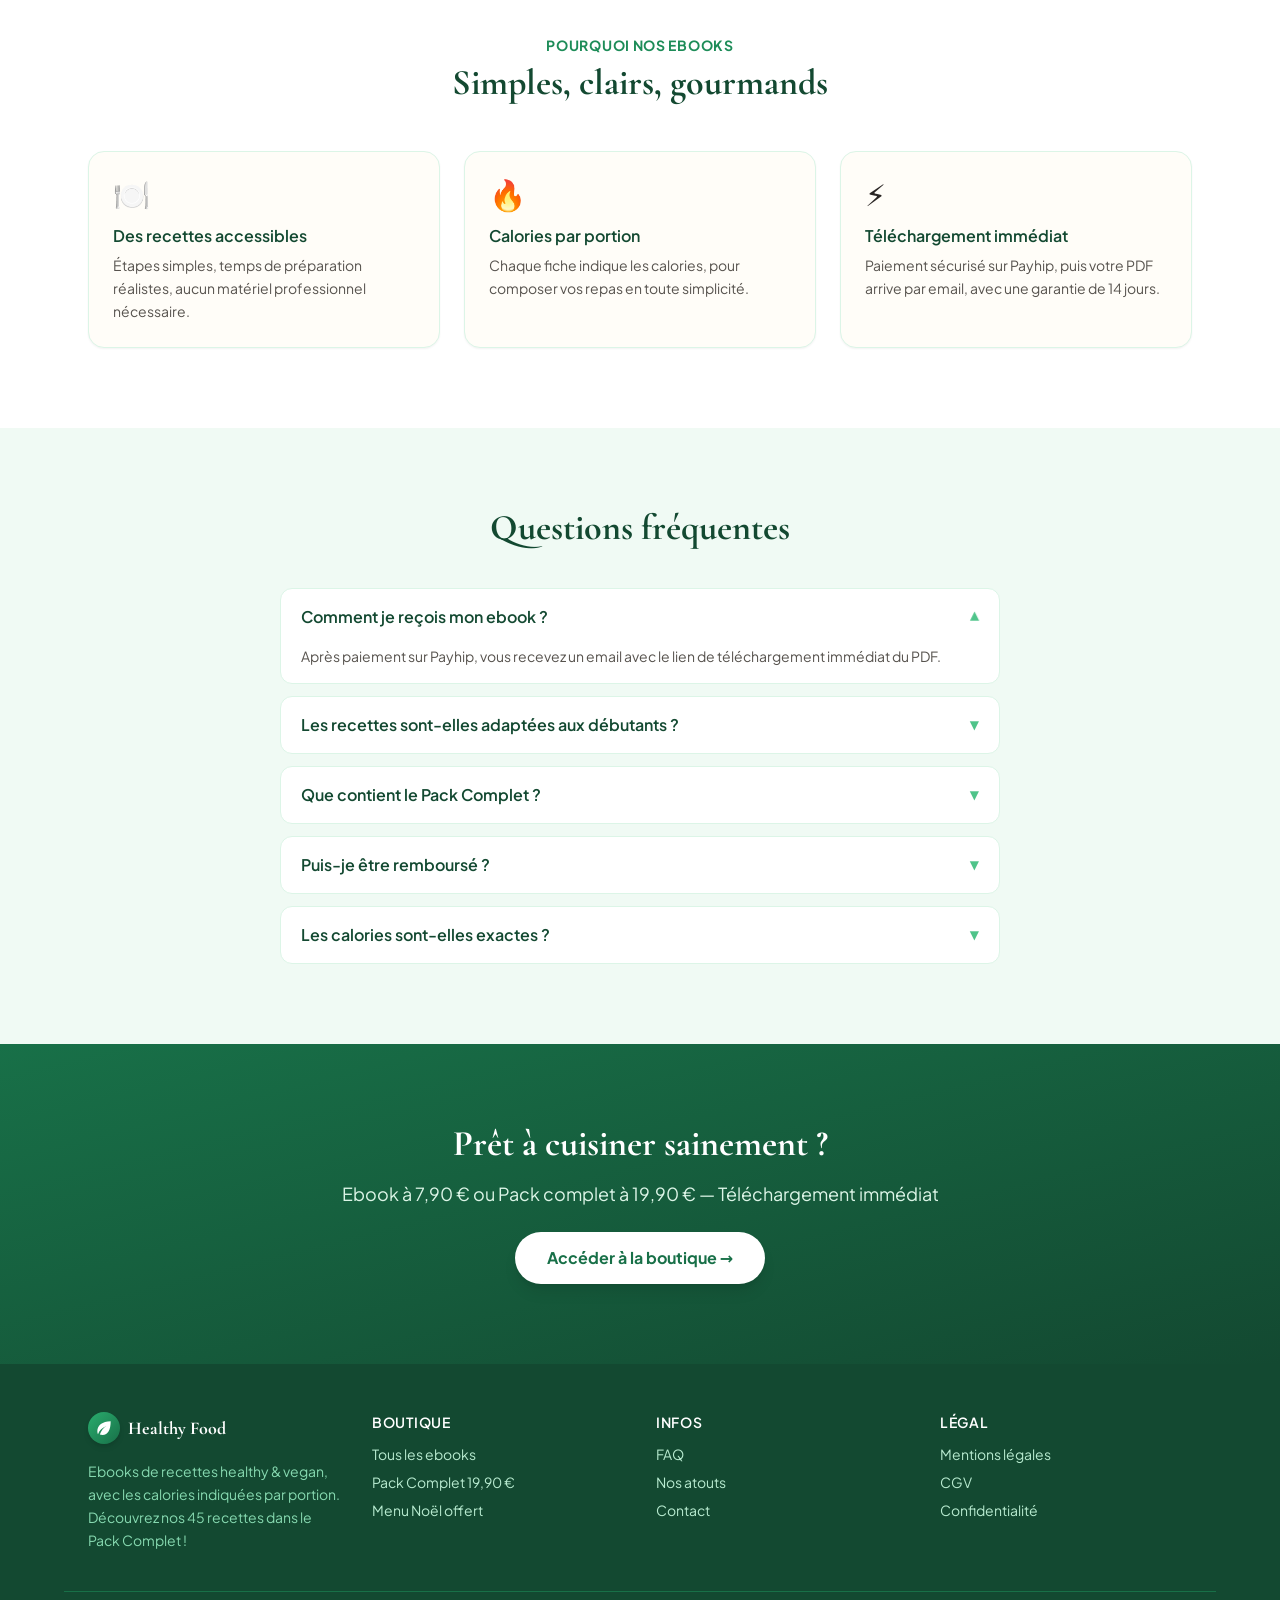
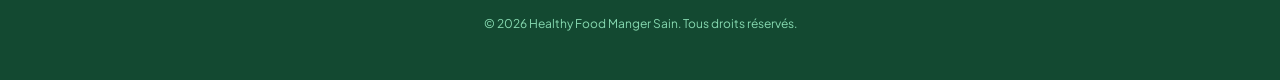
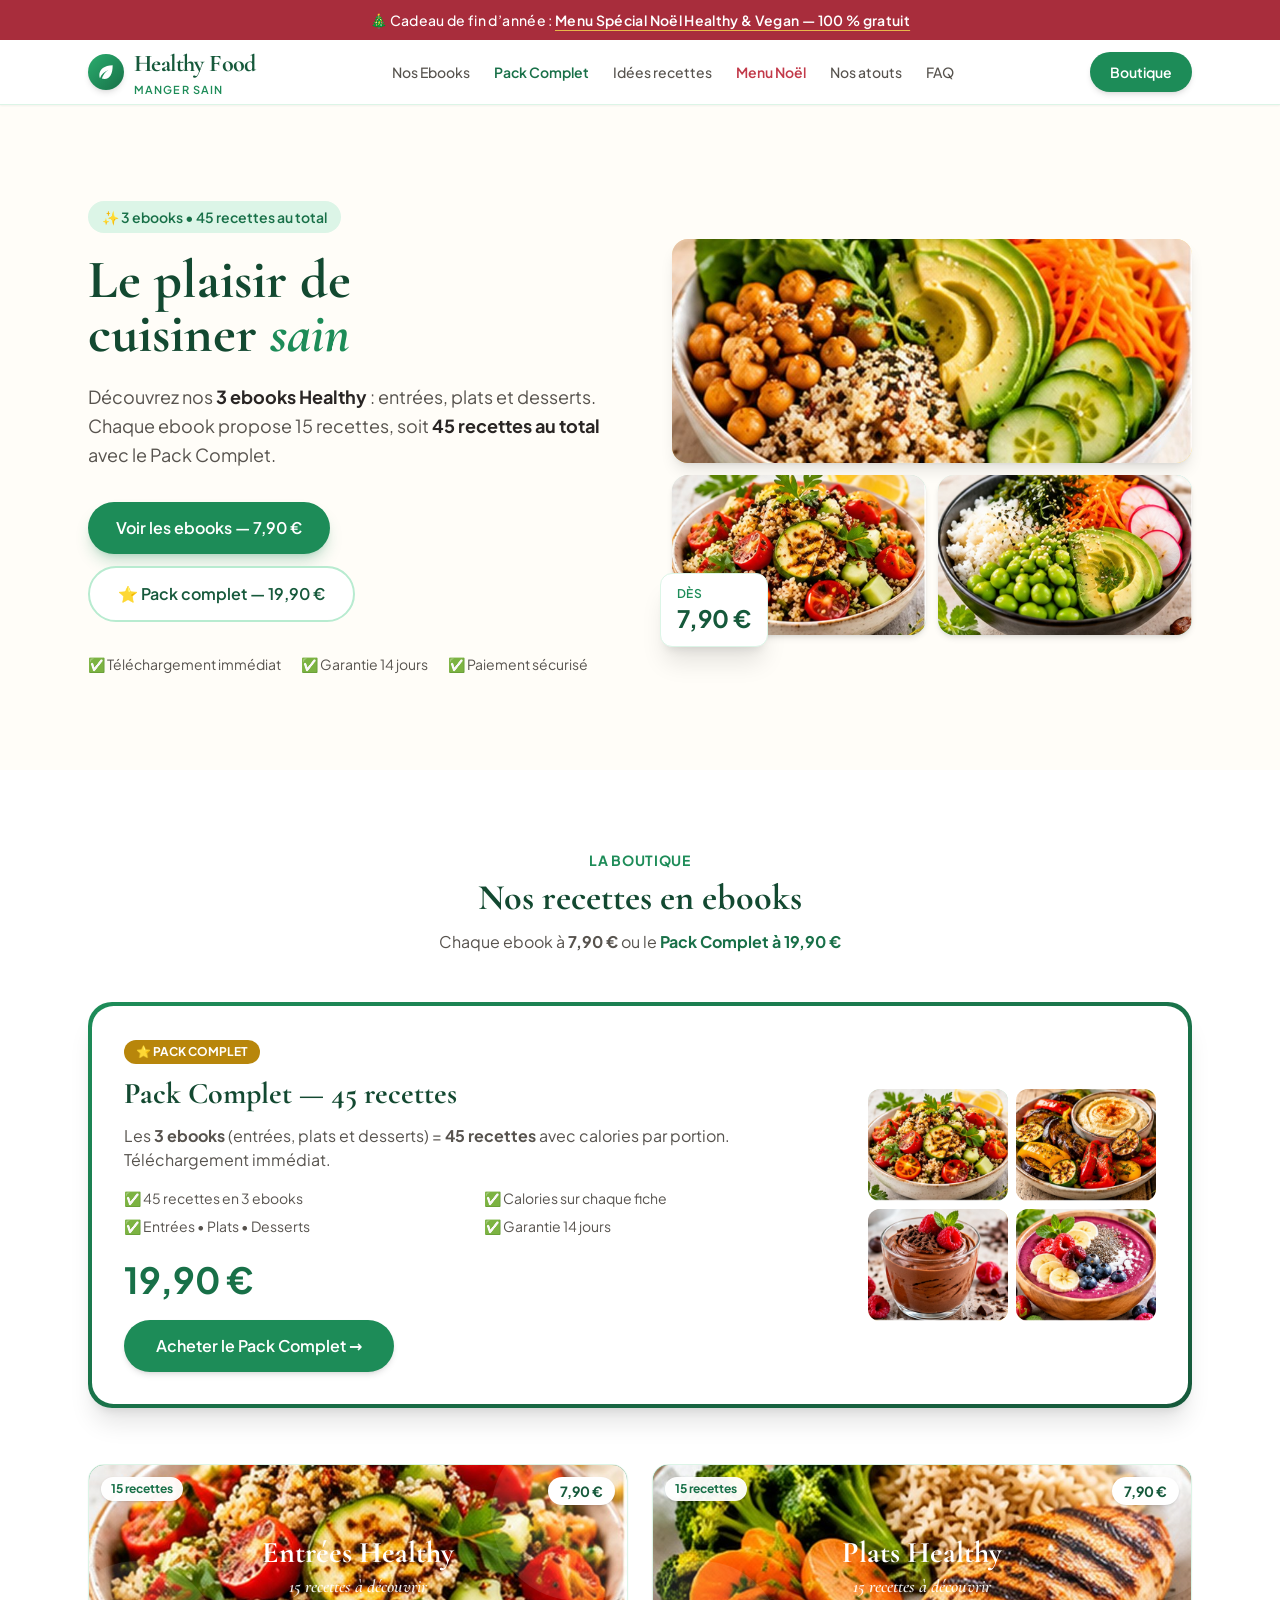
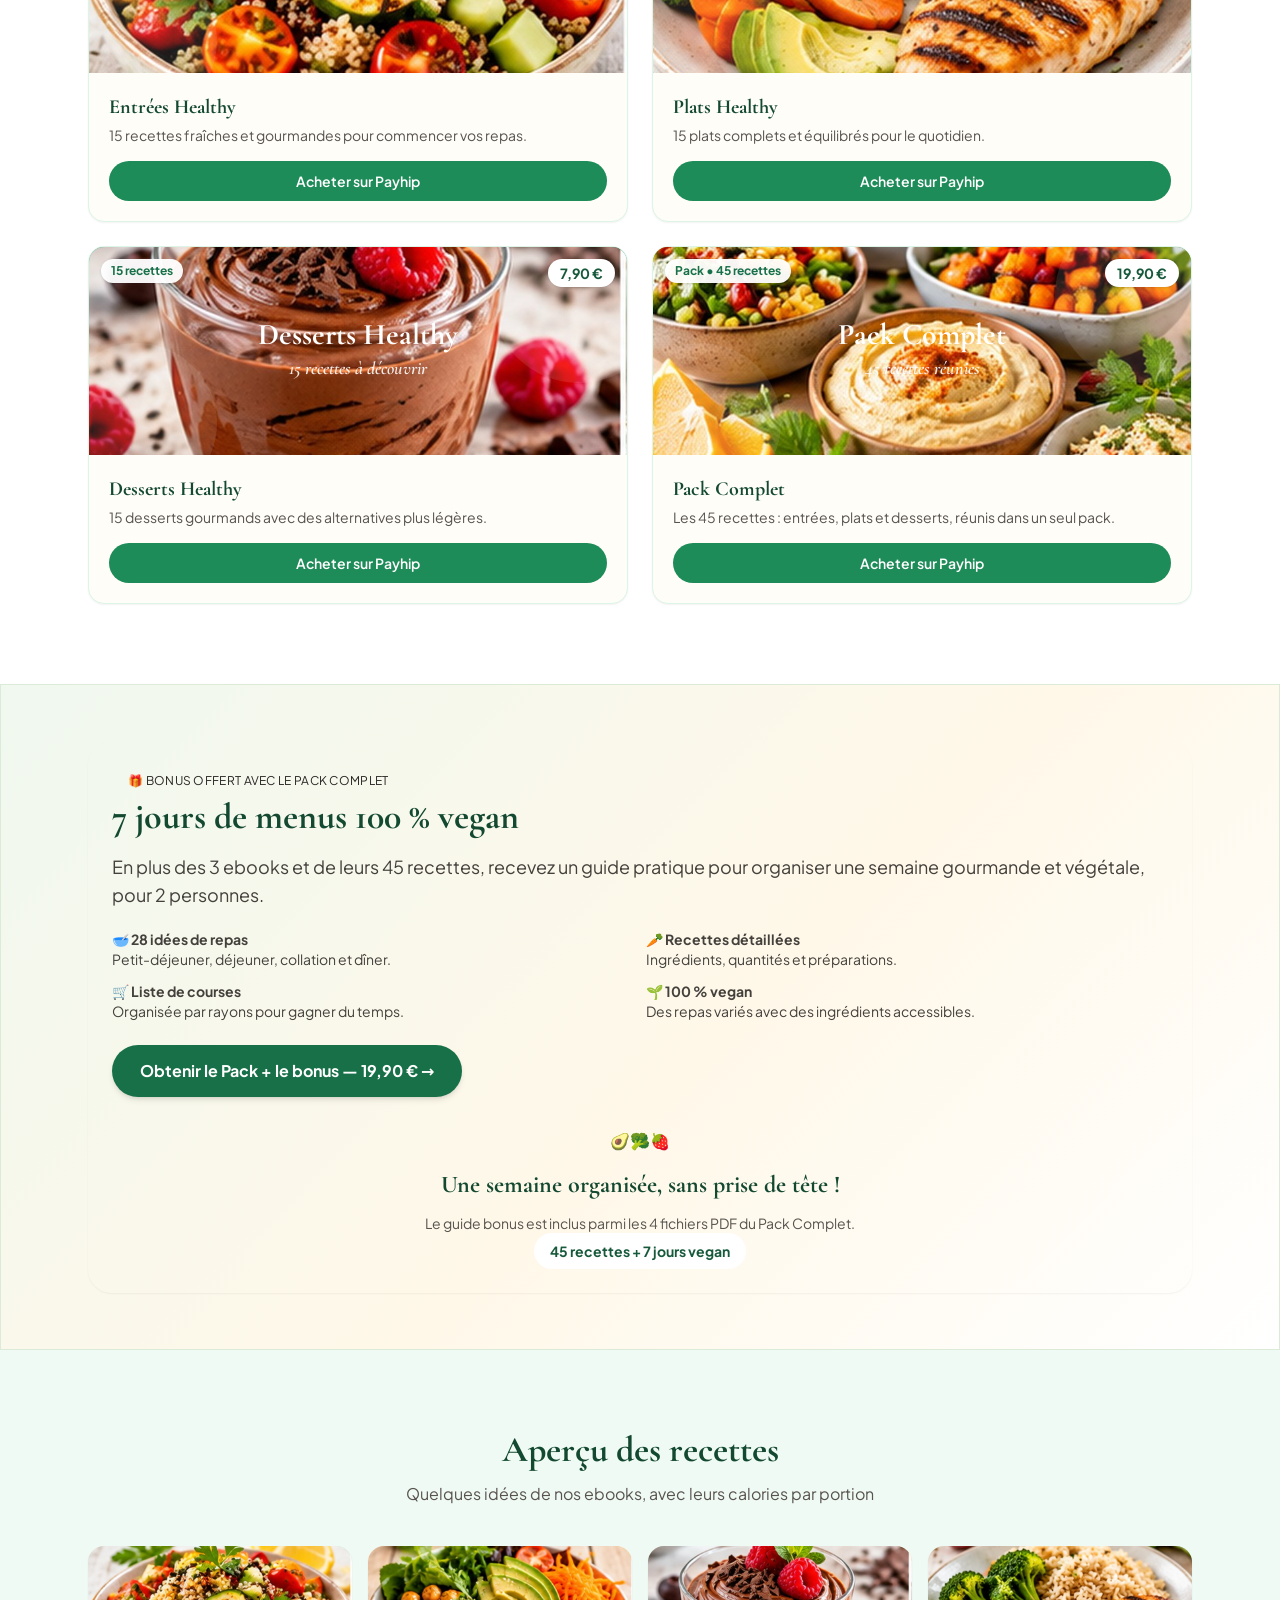
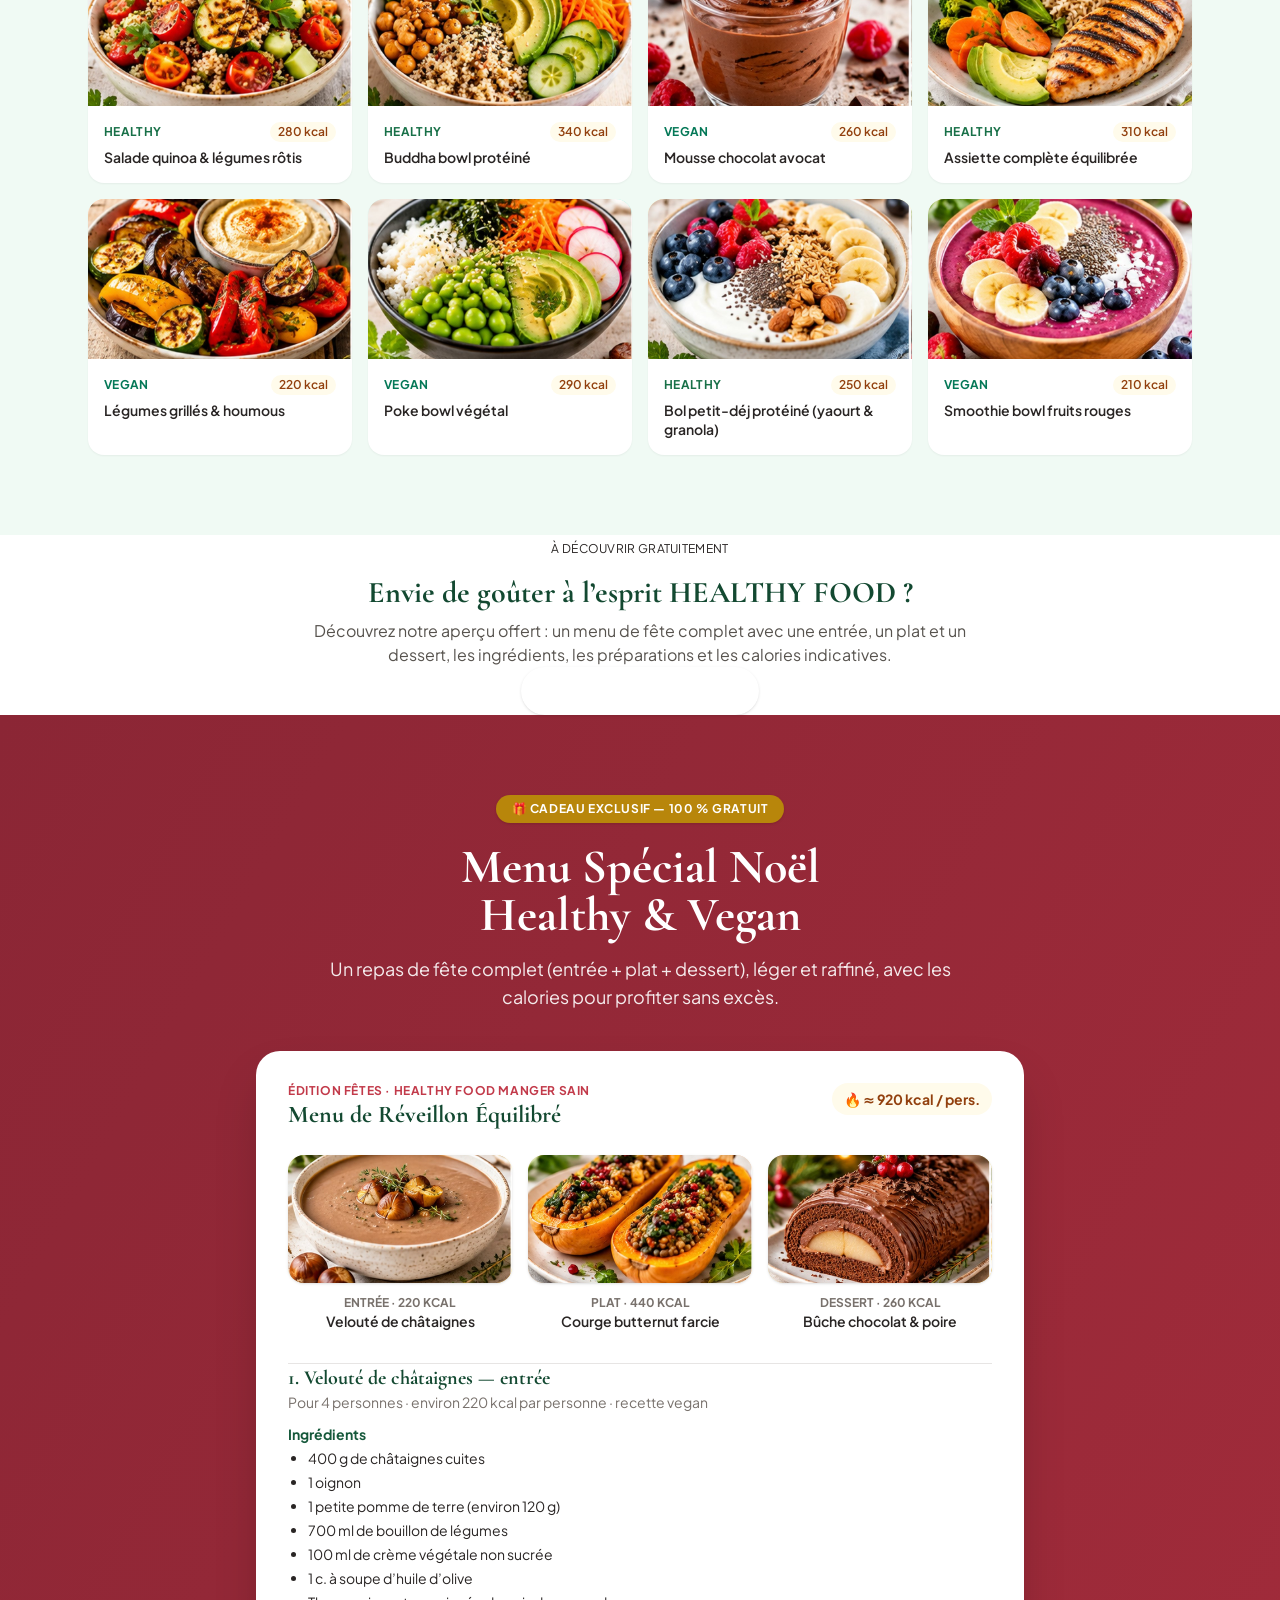
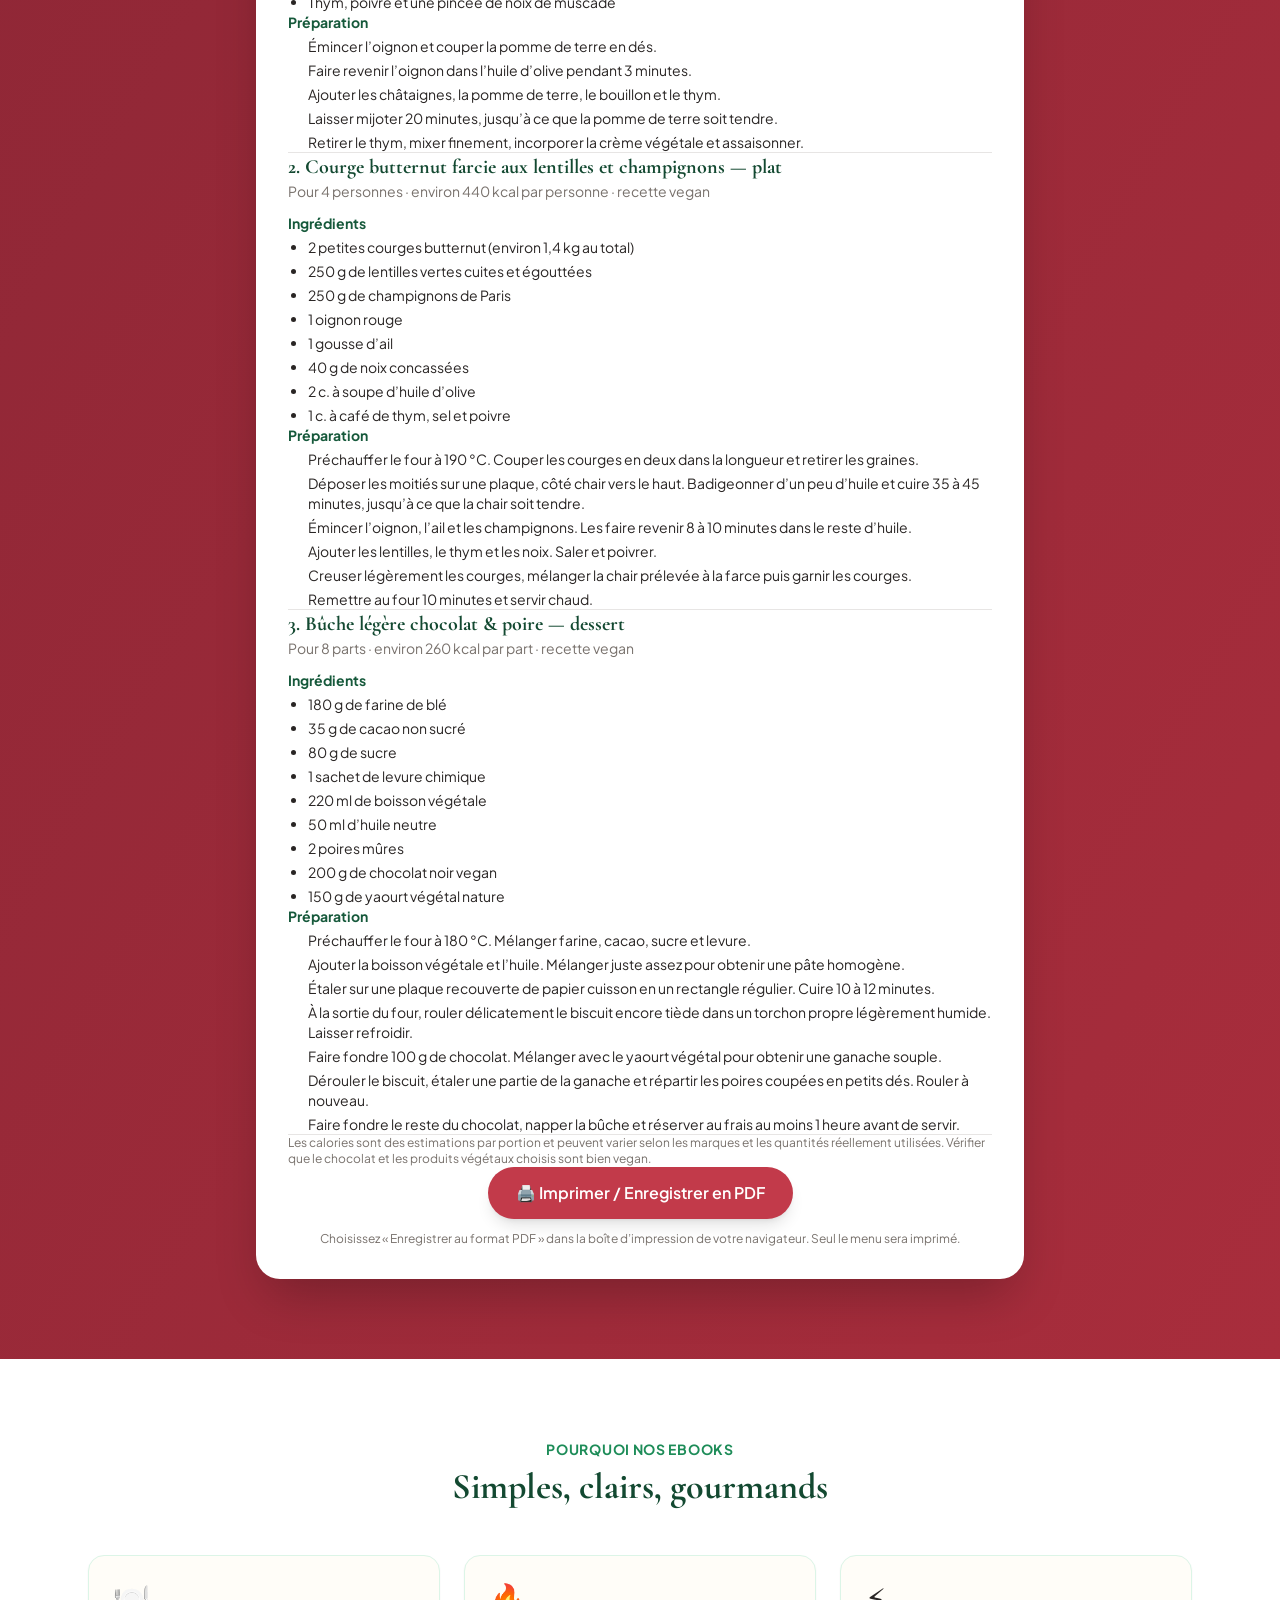
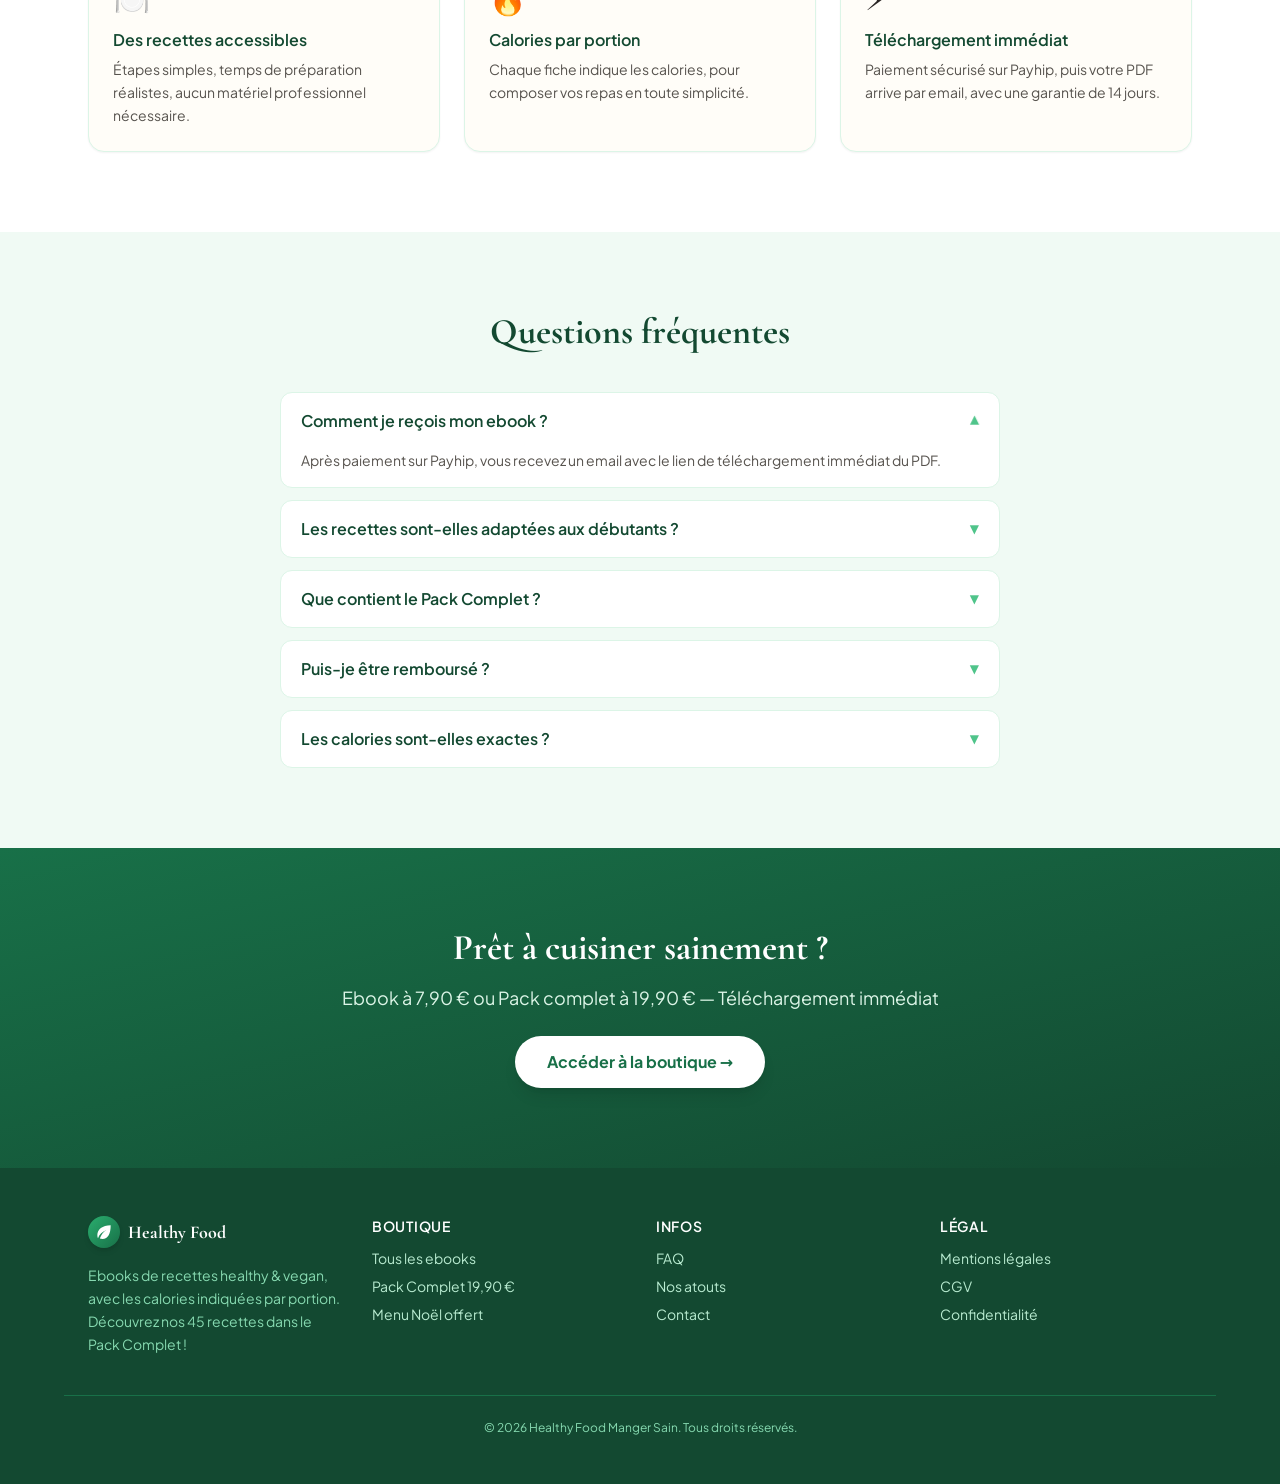
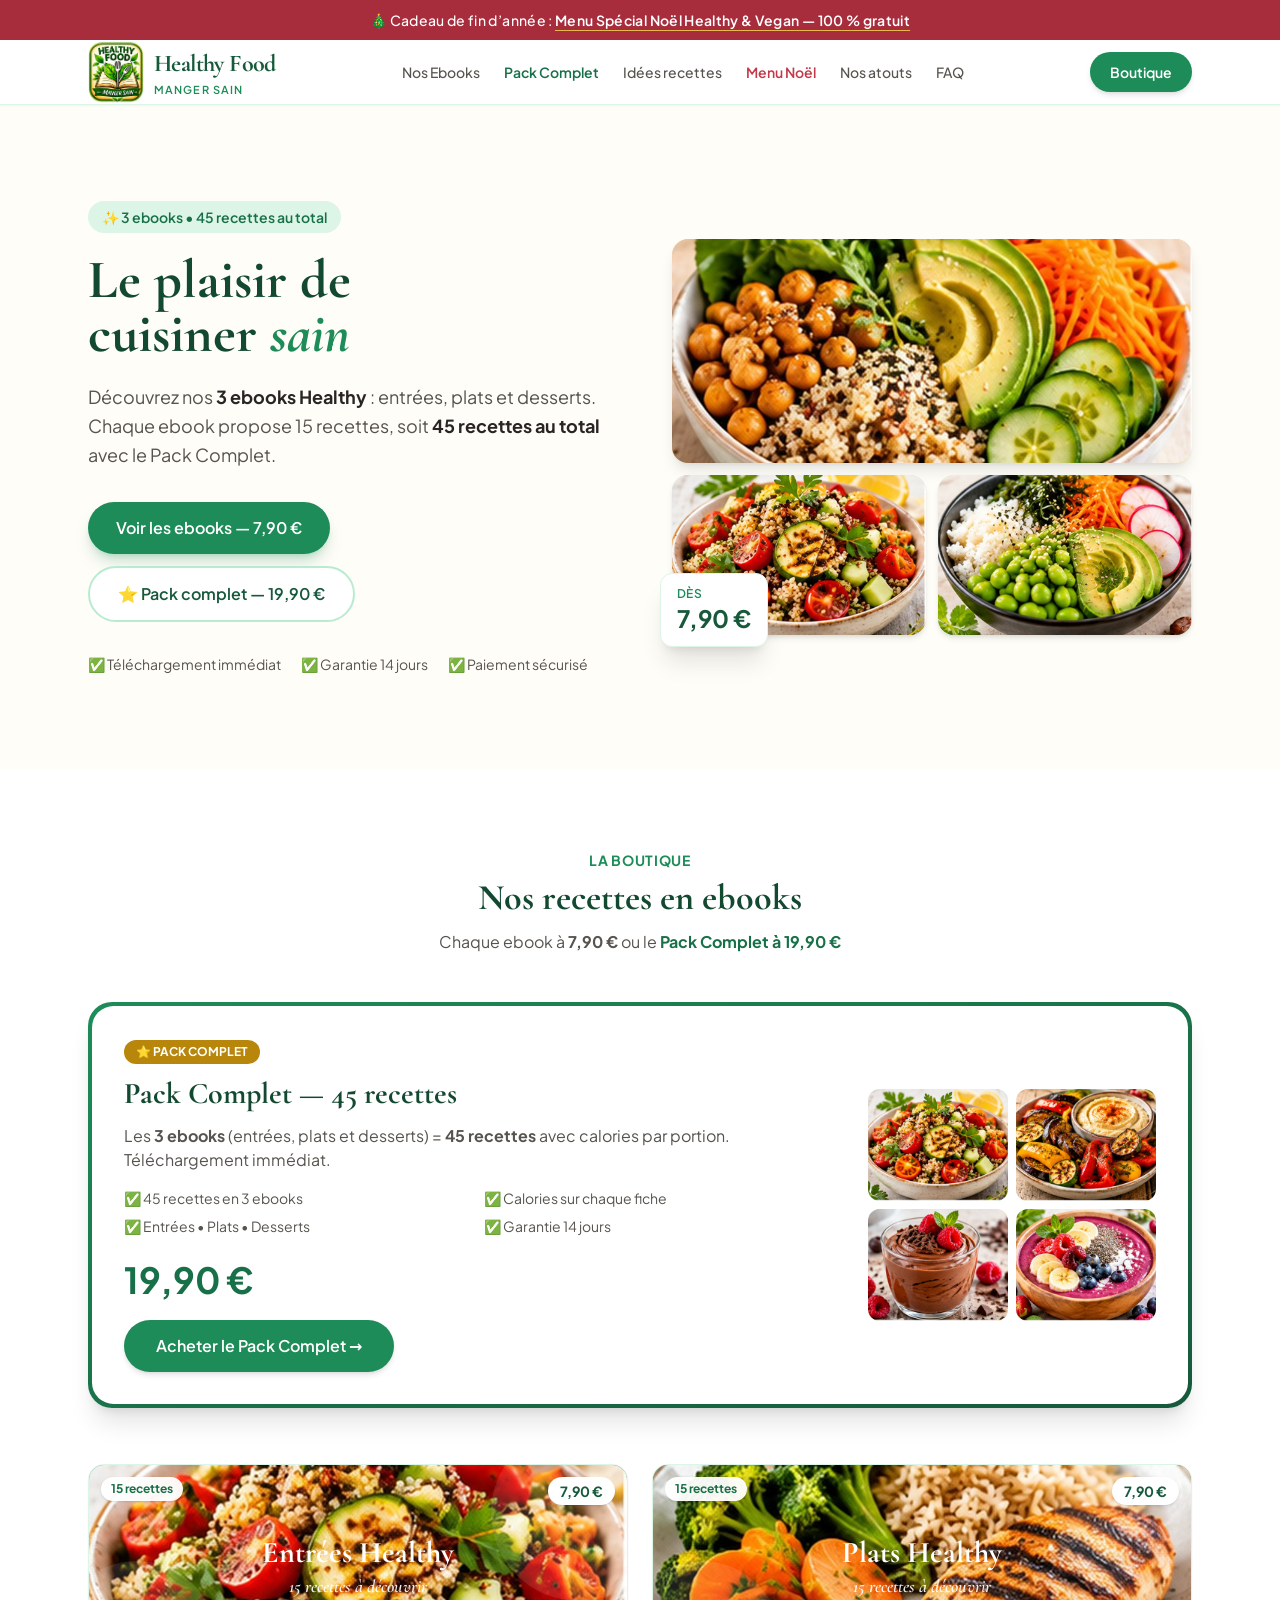
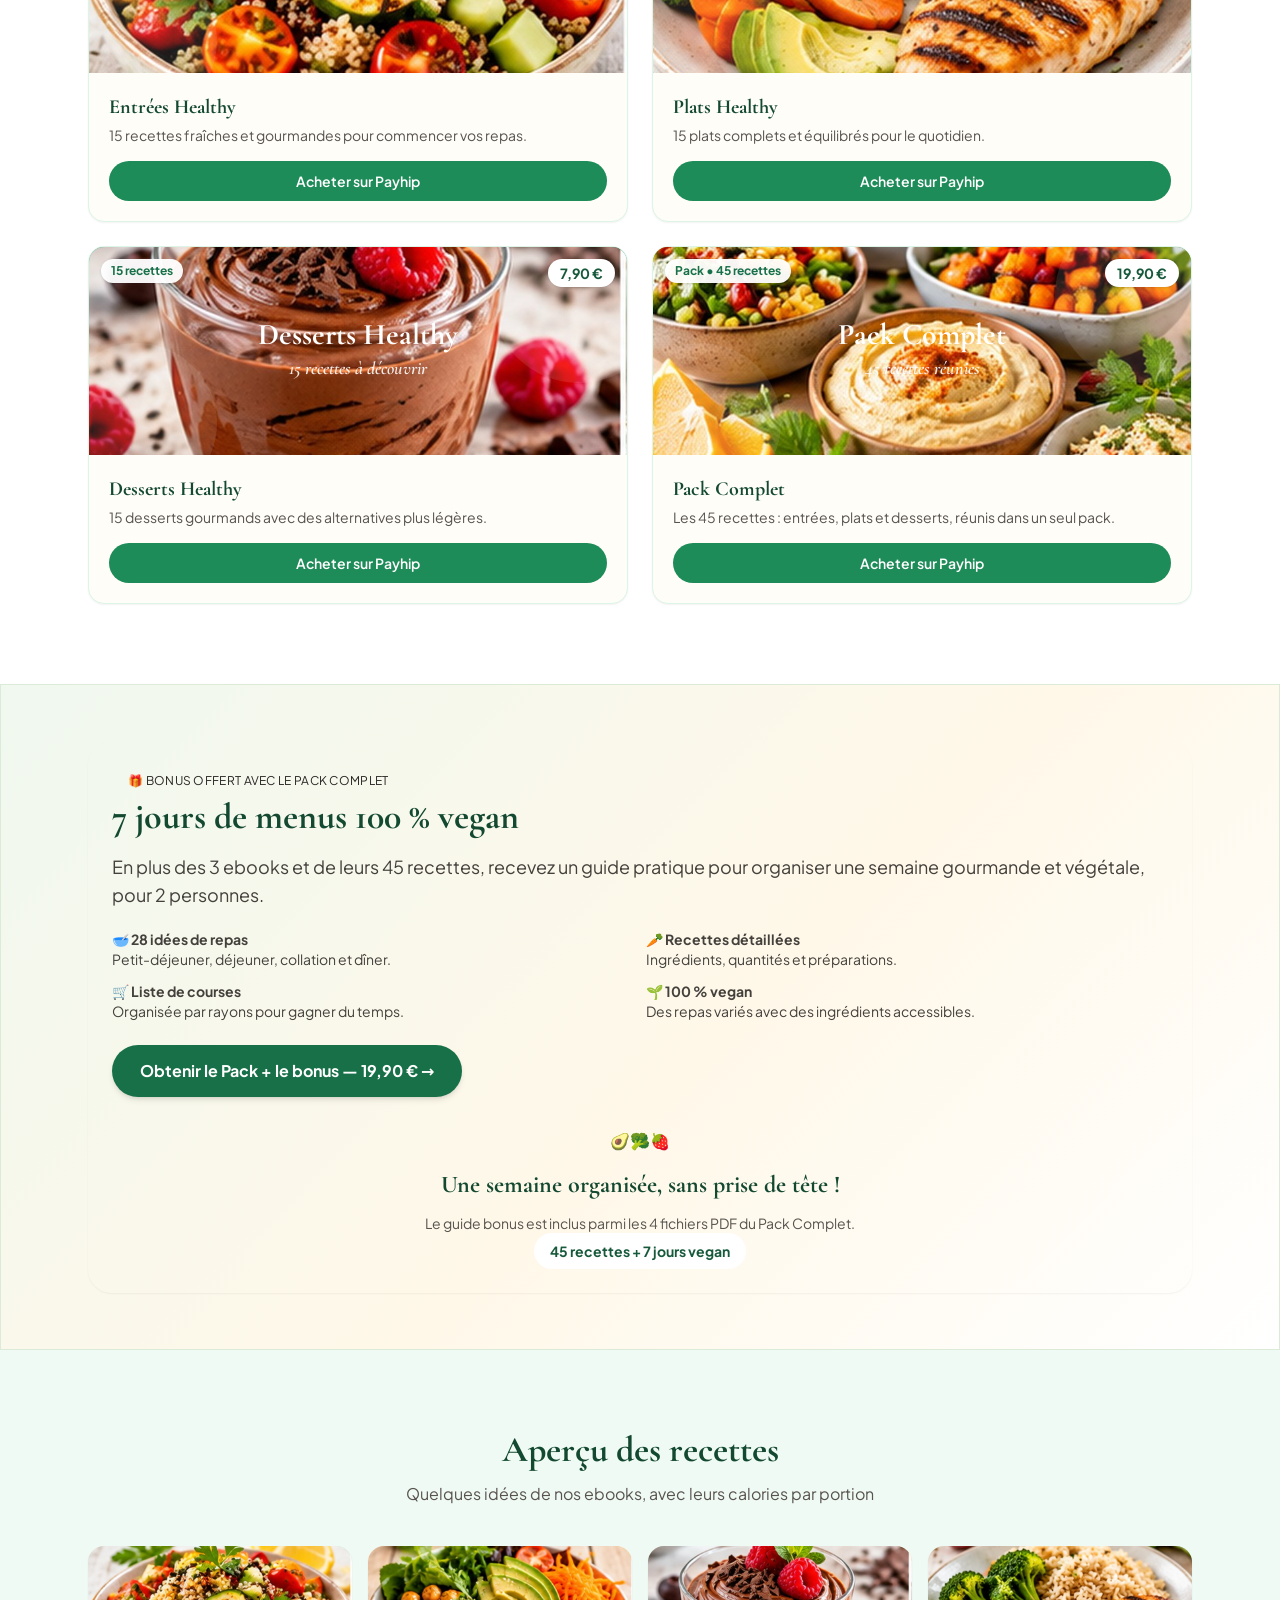
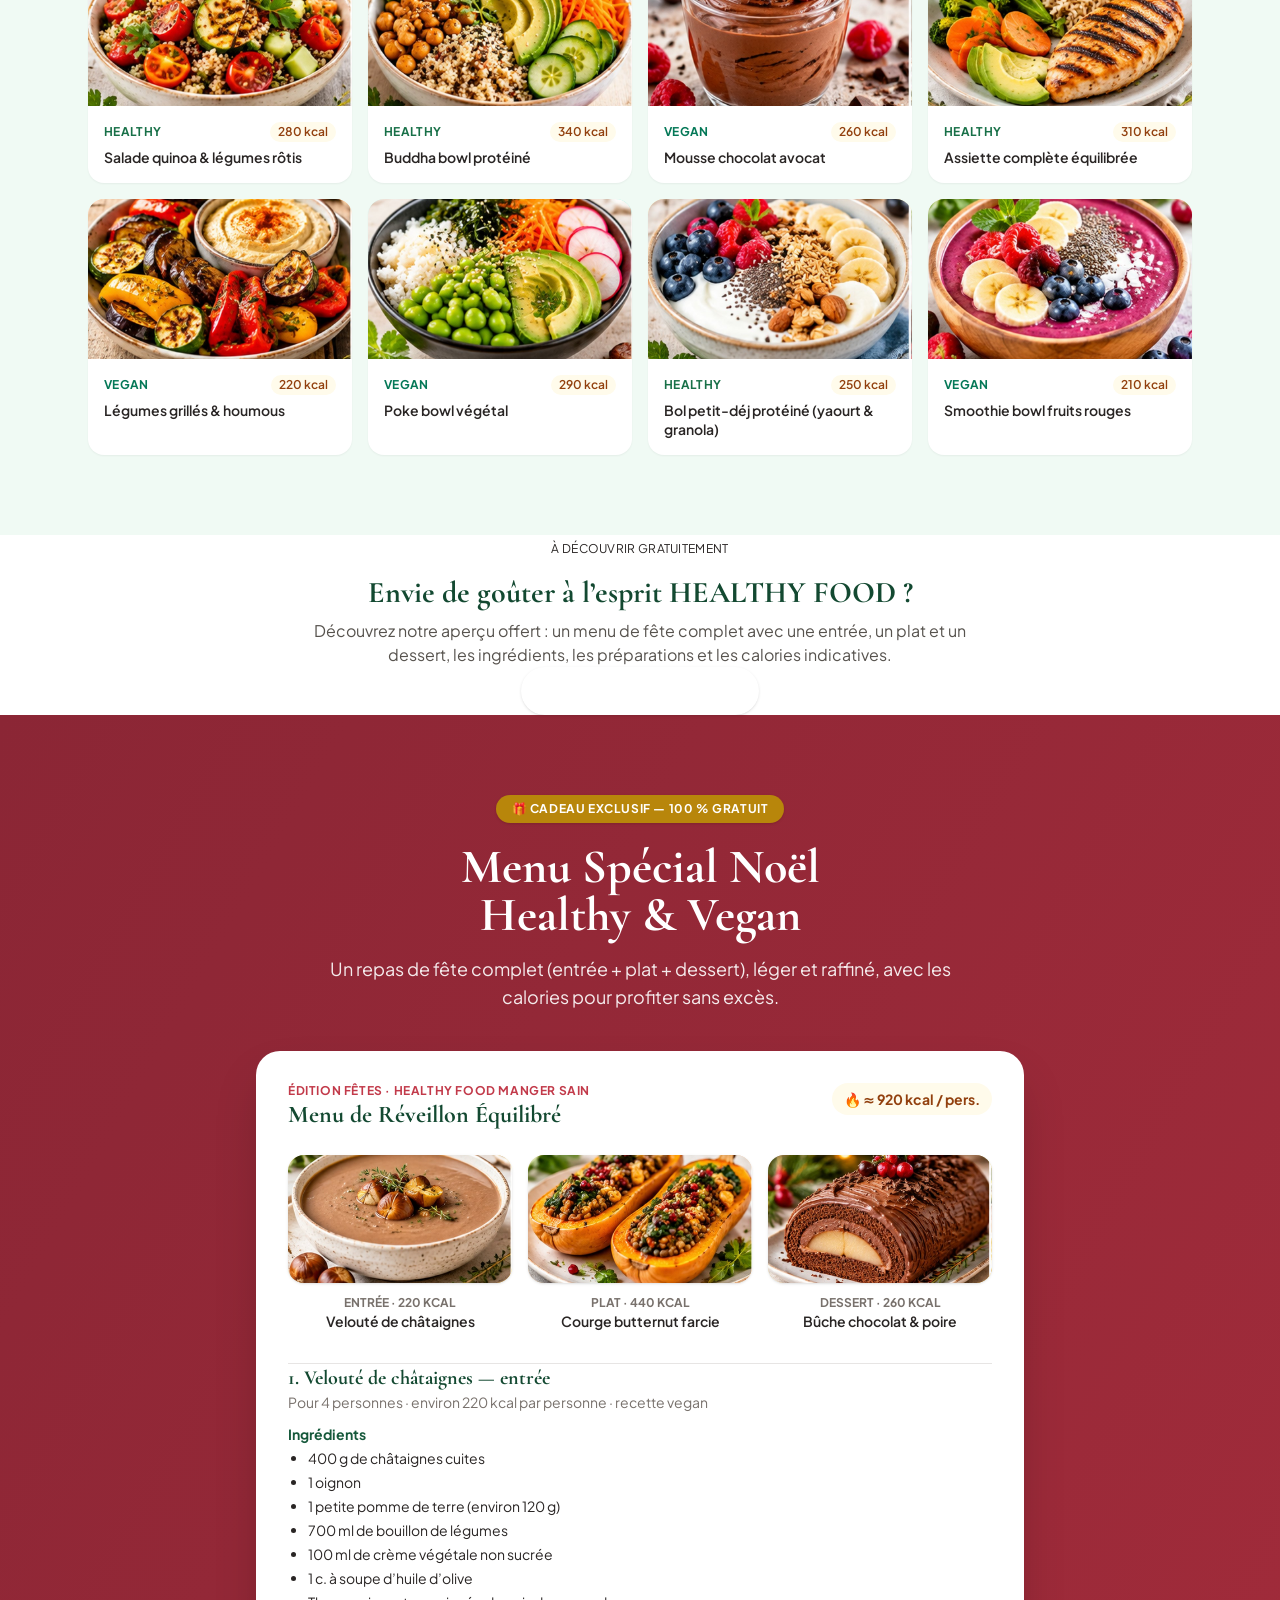
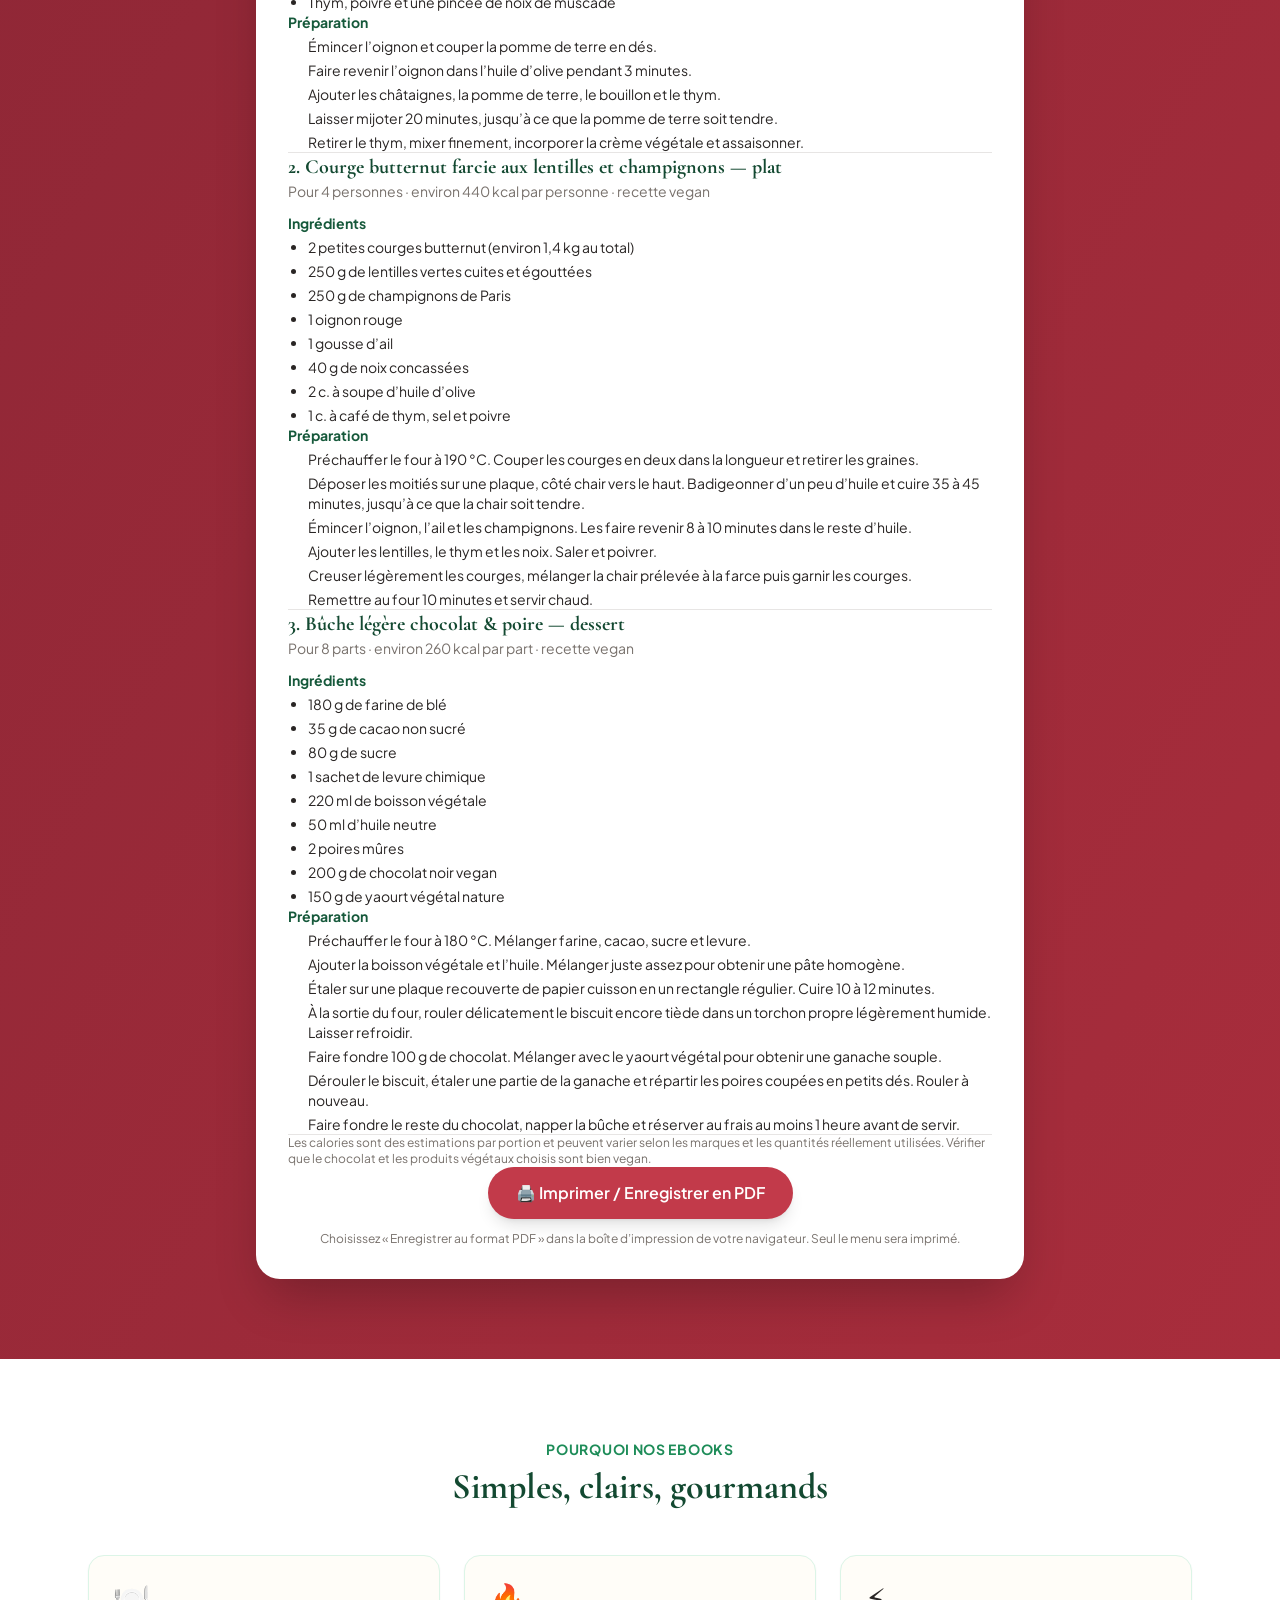
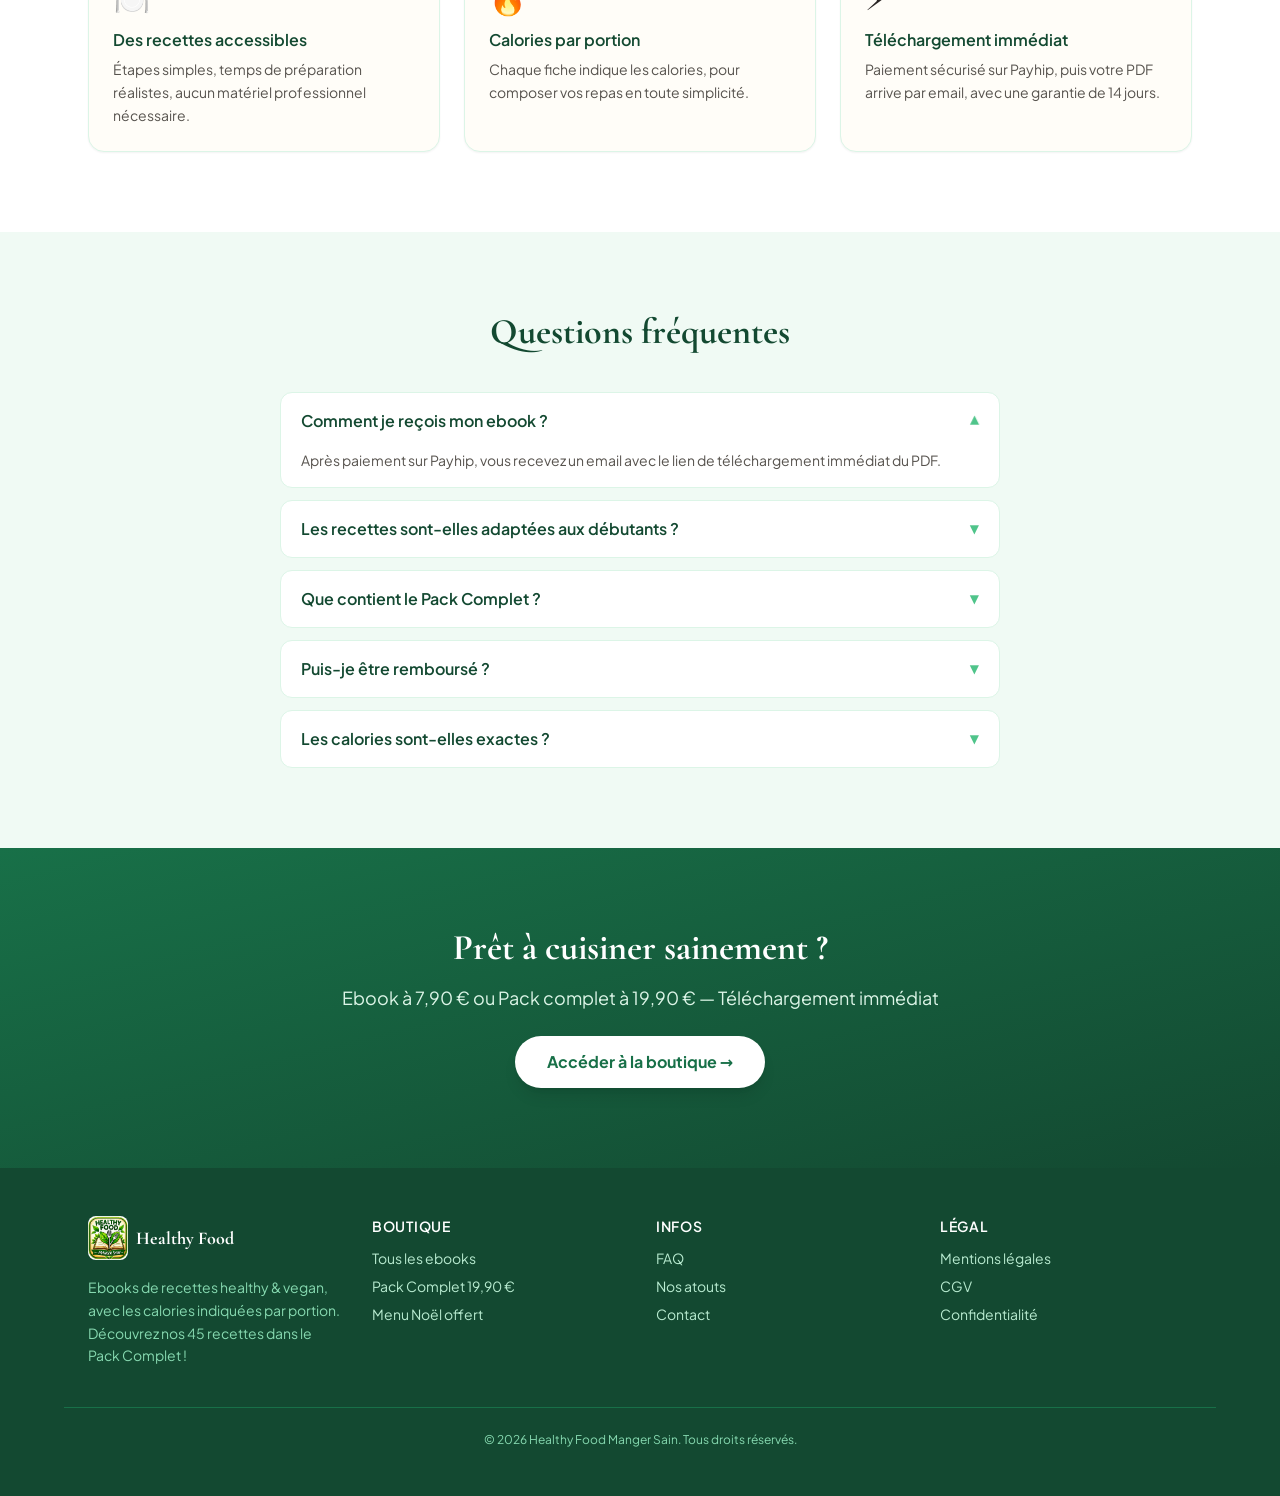
